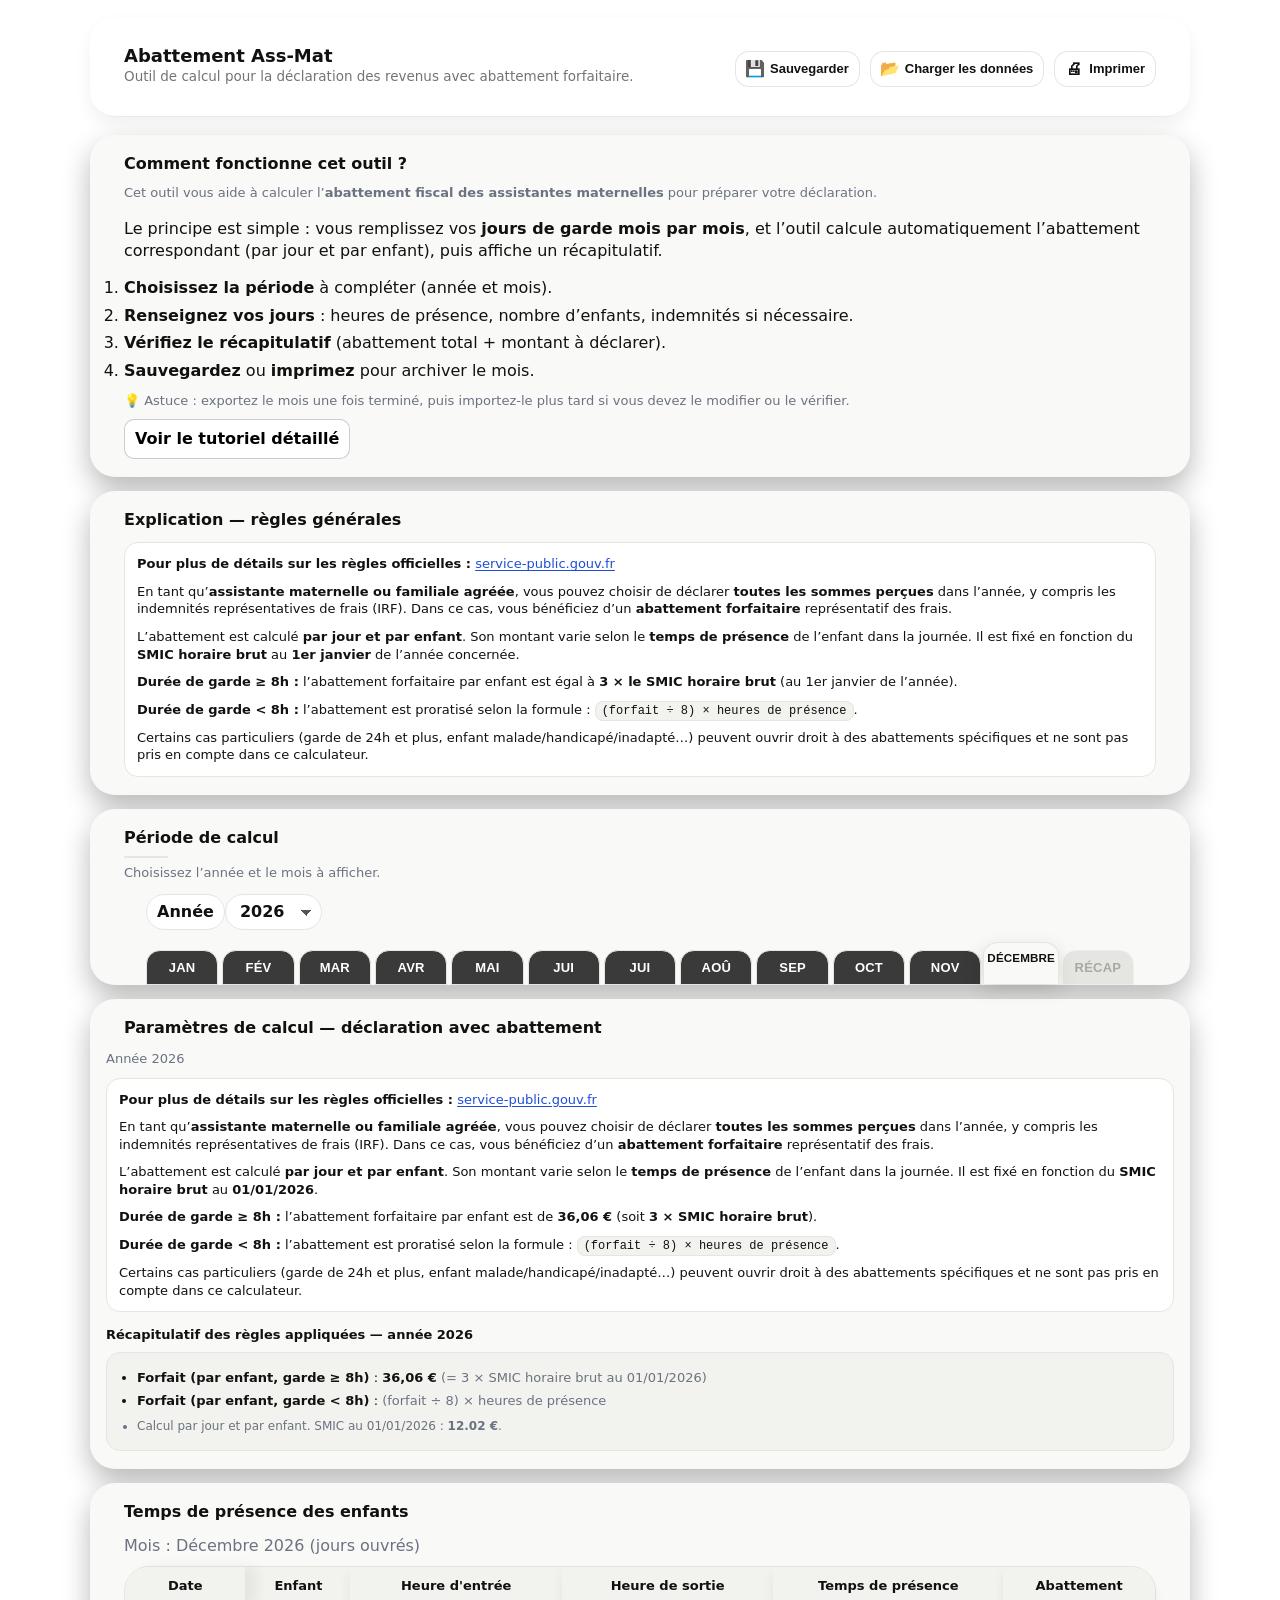
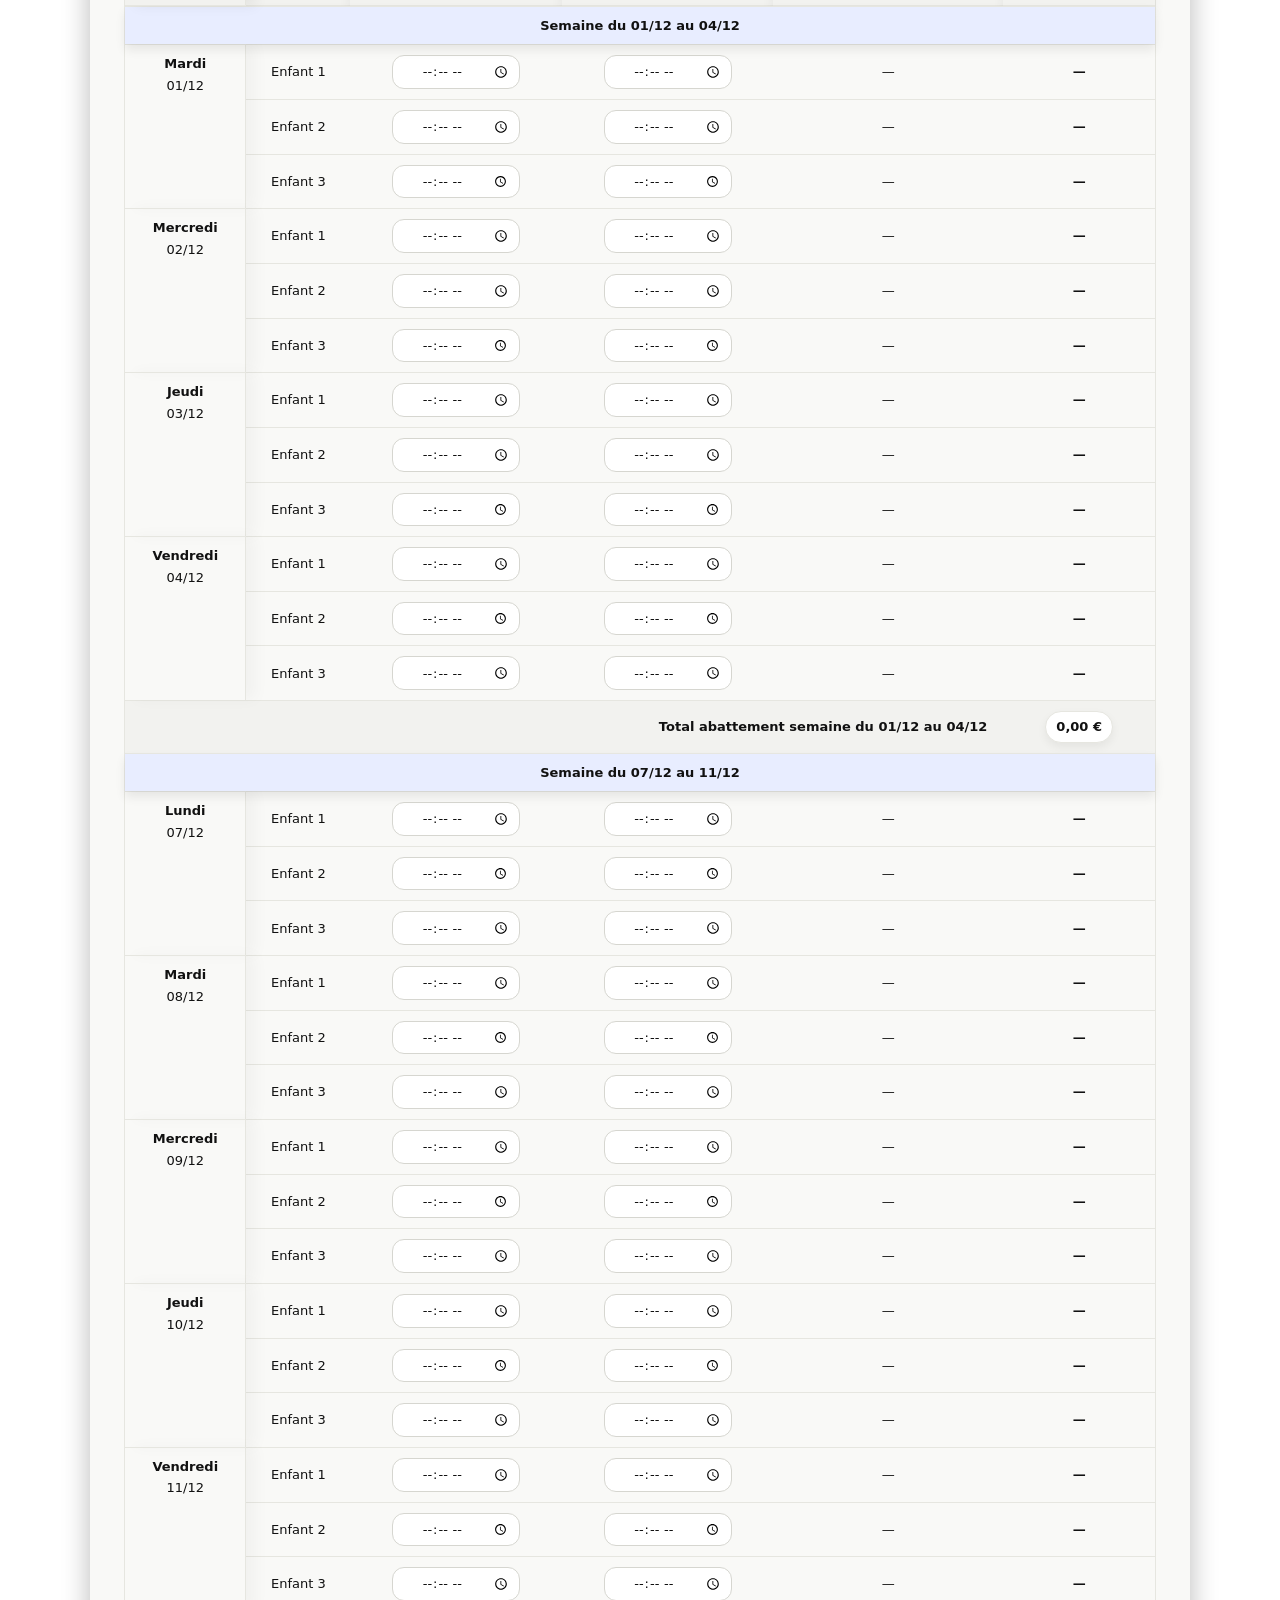
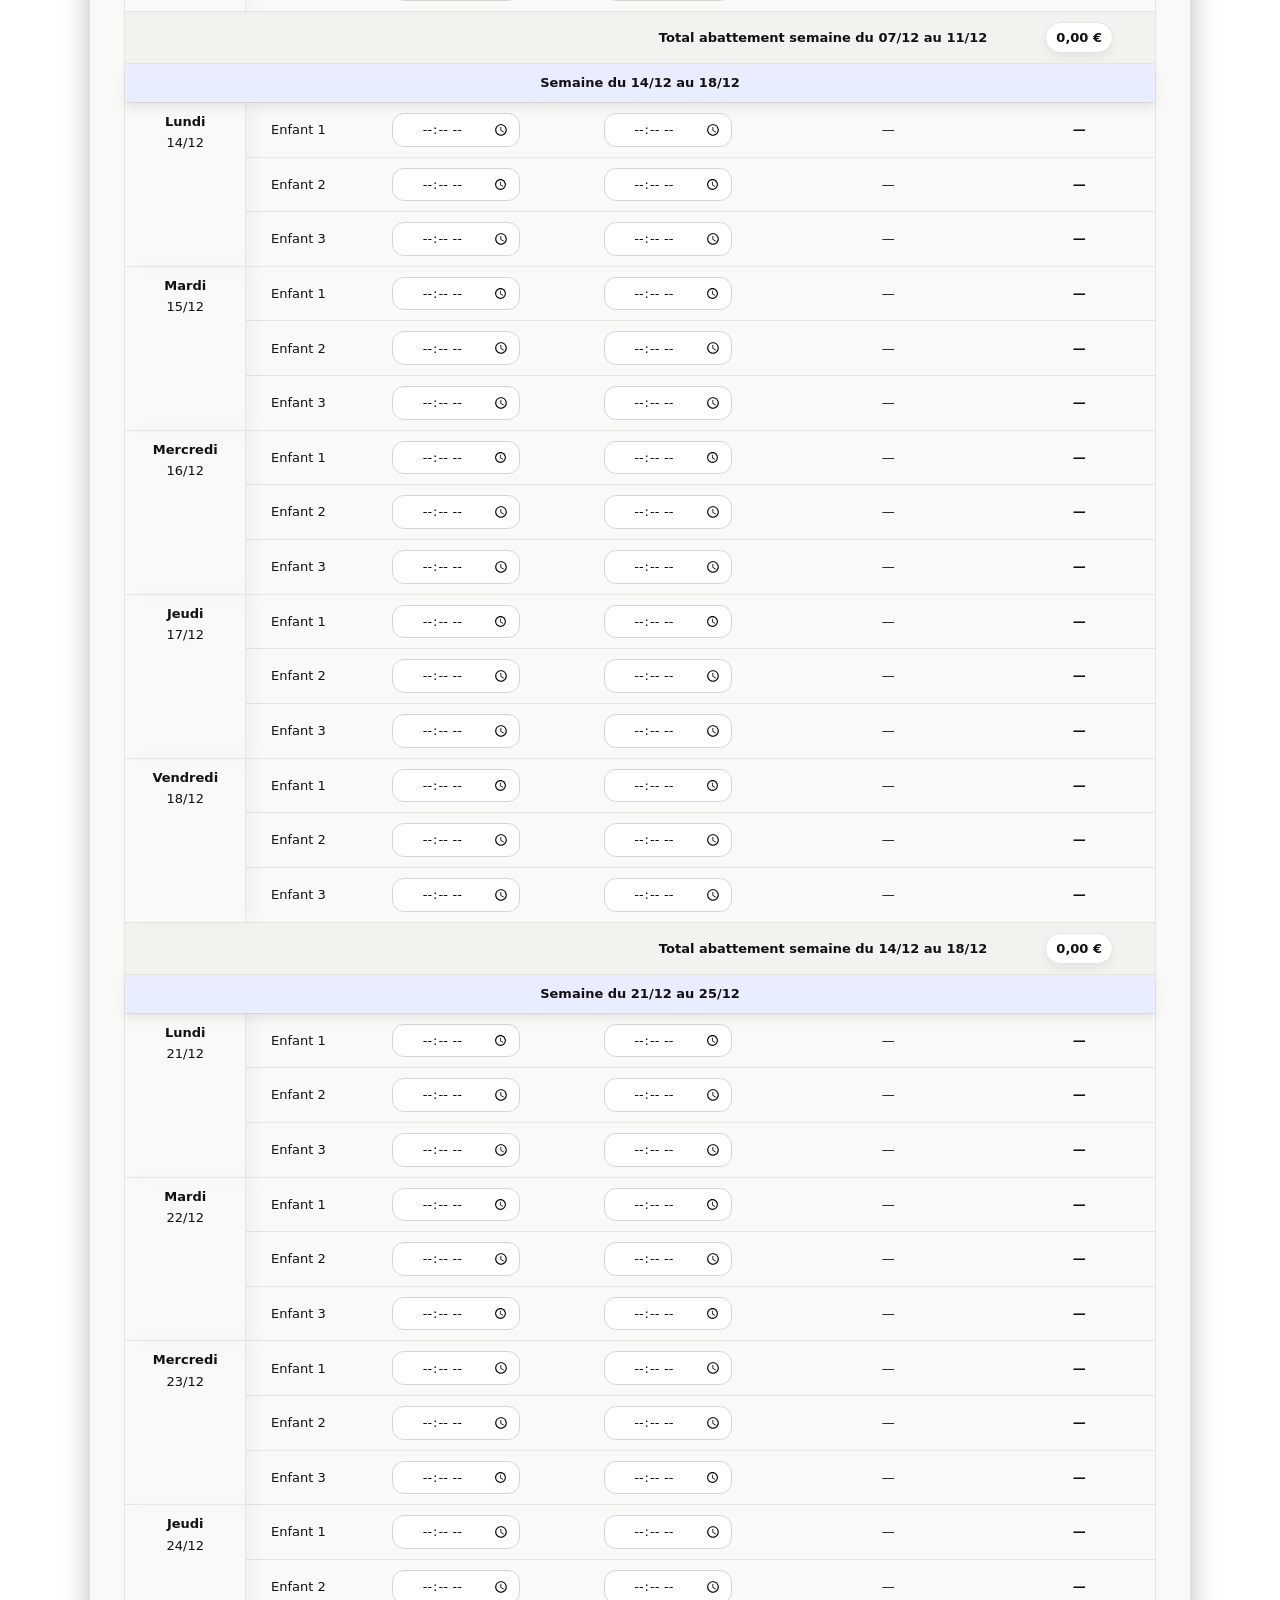
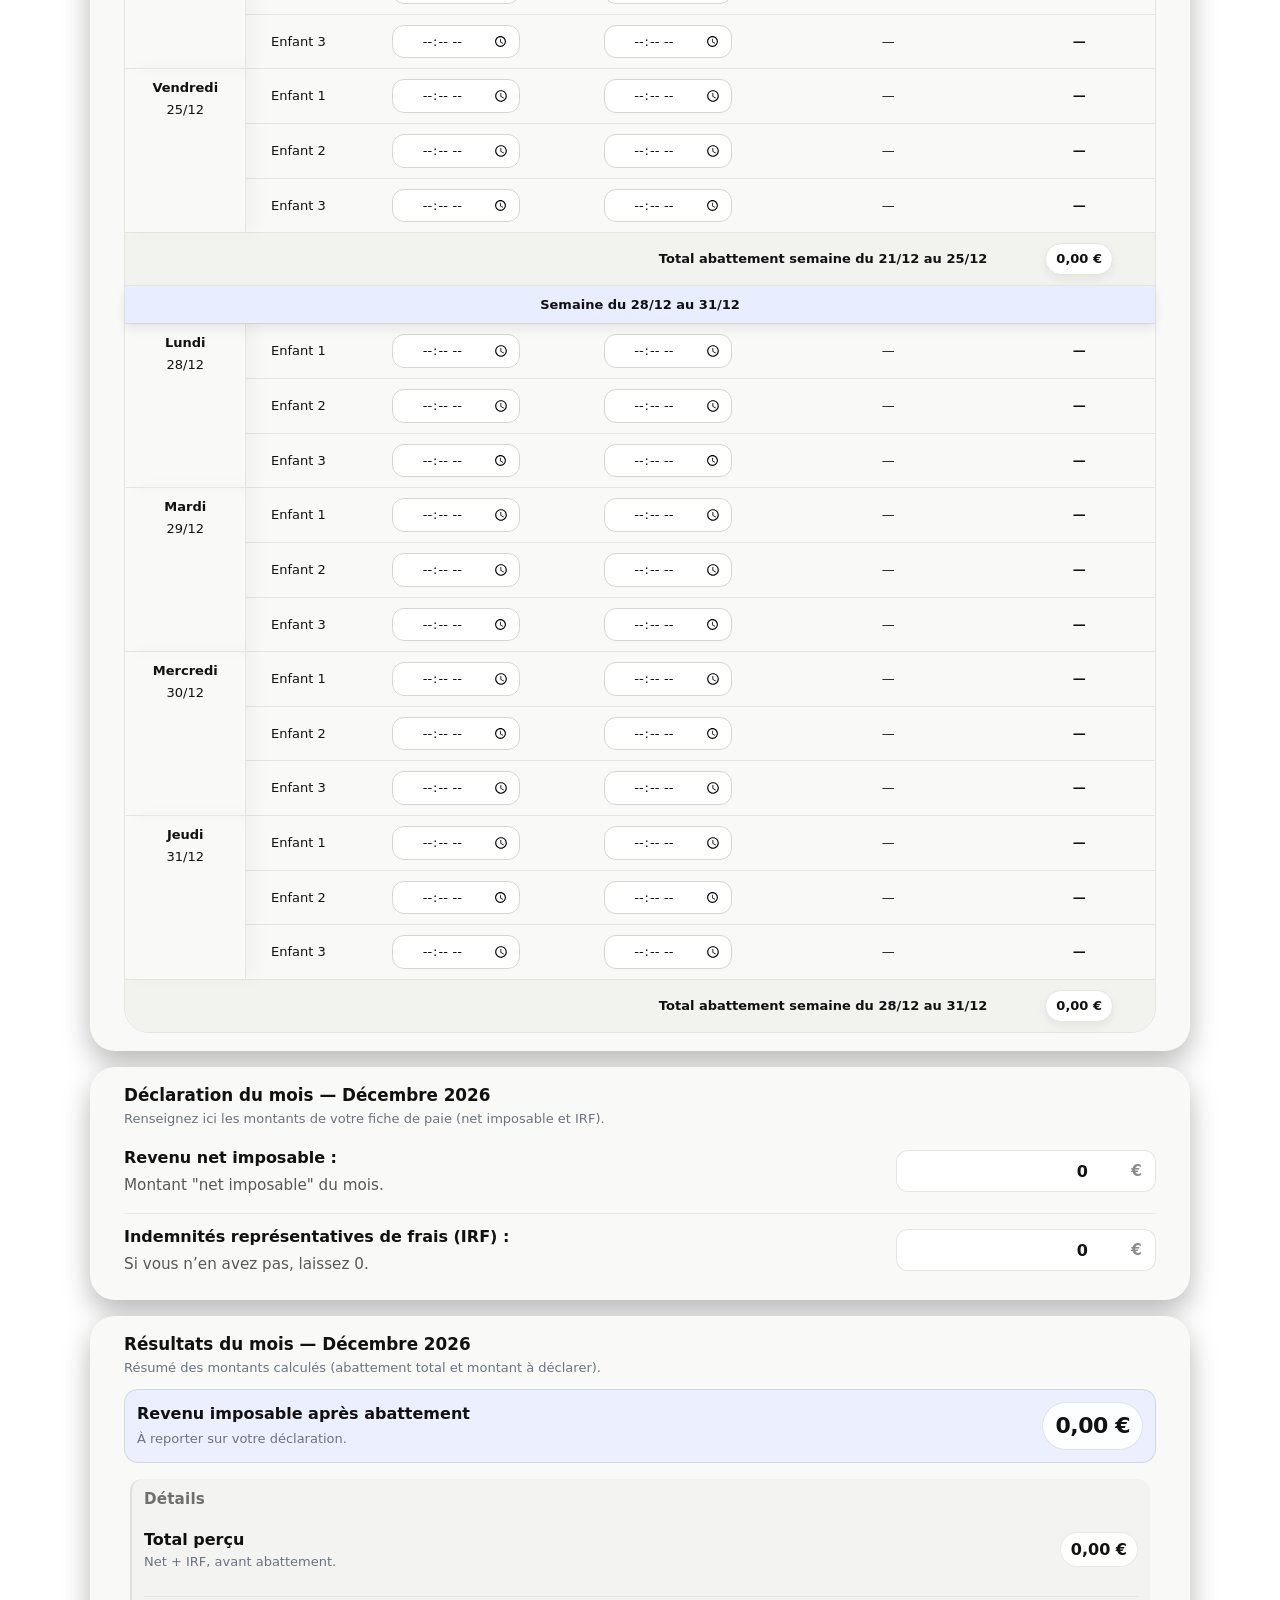
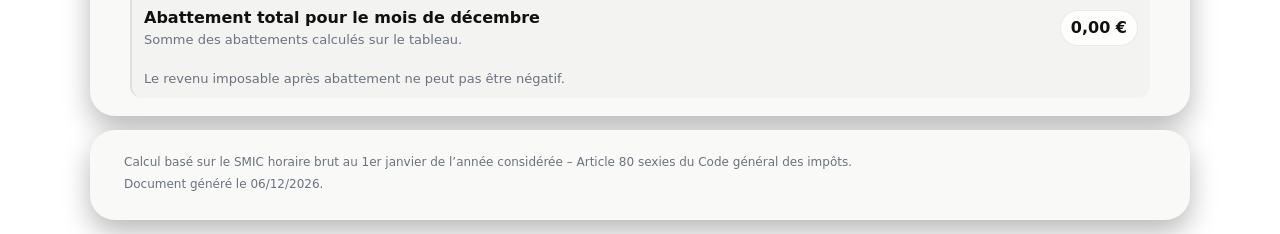
==== Calcul abattement.html @ c0129924 "feat: ajout du récapitulatif annuel avec calculs réels Ajout d’une vue RÉCAP annuelle permettant de " ====
<!DOCTYPE html>
<html lang="fr">
<head>
  <meta charset="UTF-8" />
  <title>Calcul de l’abattement – Assistante maternelle</title>

  <!--
    Feuille de style principale.
    Contient la mise en page écran + les règles d’impression (PDF).
  -->
  <link rel="stylesheet" href="app/styles/00-vars-base.css" />
  <link rel="stylesheet" href="app/styles/10-layout-cards.css" />
  <link rel="stylesheet" href="app/styles/15-toolbar.css" />

  <link rel="stylesheet" href="app/styles/20-period.css" />
  <link rel="stylesheet" href="app/styles/30-year-params.css" />
  <link rel="stylesheet" href="app/styles/40-table.css" />

  <link rel="stylesheet" href="app/styles/60-tuto.css" />
  <link rel="stylesheet" href="app/styles/70-modal.css" />
  <link rel="stylesheet" href="app/styles/75-payslip-inputs.css" />
  <link rel="stylesheet" href="app/styles/80-month-results.css" />
  <link rel="stylesheet" href="app/styles/85-year-recap.css" />

  <link rel="stylesheet" href="app/styles/90-print.css" />

  <!--
    Empêche le zoom automatique sur mobile (lisible mais usage prévu surtout sur ordinateur).
  -->
  <meta name="viewport" content="width=device-width, initial-scale=1.0" />
</head>
<body>

  <!-- =========================================================
       MINI TOOLBAR STICKY (ACTIONS + CONTEXTE)
       ========================================================= -->
  <header id="app-toolbar" class="app-toolbar app-toolbar--context-hidden no-print" role="banner">
    <div class="app-toolbar__left">
      <div class="app-toolbar__topline">
        <div class="app-toolbar__title">Abattement Ass-Mat</div>
        <div class="app-toolbar__context" data-toolbar-context aria-live="polite"></div>
      </div>

      <p class="intro">Outil de calcul pour la déclaration des revenus avec abattement forfaitaire.</p>
    </div>

    <div class="app-toolbar__actions" aria-label="Actions">
      <button type="button" class="toolbar-btn" data-toolbar-action="export" title="Sauvegarder (exporter le mois)" aria-label="Sauvegarder (exporter le mois)" id="abmat-action-save">
        <span class="toolbar-btn__icon" aria-hidden="true">💾</span>
        <span class="toolbar-btn__label">Sauvegarder</span>
        <span class="toolbar-btn__label-short">Sauveg.</span>
      </button>

      <button type="button" class="toolbar-btn toolbar-btn--load" data-toolbar-action="import" title="Importer (reprendre un mois)" aria-label="Importer (reprendre un mois)" id="abmat-action-load">
        <span class="toolbar-btn__icon" aria-hidden="true">📂</span>

        <span class="toolbar-btn__content">
          <span class="toolbar-btn__label" data-toolbar-load-label>Charger les données</span>
          <span class="toolbar-btn__sub" data-toolbar-load-status style="display:none"></span>
        </span>
      </button>

      <input id="abmat-action-file" type="file" accept="application/json" hidden />

      <button type="button" class="toolbar-btn" data-toolbar-action="print" title="Imprimer" aria-label="Imprimer" id="abmat-action-print">
        <span class="toolbar-btn__icon" aria-hidden="true">🖨</span>
        <span class="toolbar-btn__label">Imprimer</span>
        <span class="toolbar-btn__label-short">Impr.</span>
      </button>
    </div>
  </header>

  <!-- =========================================================
     TUTO (APERÇU + MODALE DÉTAILLÉE)
     ========================================================= -->
  <section id="tuto-section" class="no-print">
    <h2>Comment fonctionne cet outil ?</h2>

    <p class="hint">
      Cet outil vous aide à calculer l’<strong>abattement fiscal des assistantes maternelles</strong> pour préparer votre déclaration.
    </p>

    <p>
      Le principe est simple : vous remplissez vos <strong>jours de garde mois par mois</strong>, et l’outil calcule automatiquement
      l’abattement correspondant (par jour et par enfant), puis affiche un récapitulatif.
    </p>

    <ol class="tuto-steps">
      <li><strong>Choisissez la période</strong> à compléter (année et mois).</li>
      <li><strong>Renseignez vos jours</strong> : heures de présence, nombre d’enfants, indemnités si nécessaire.</li>
      <li><strong>Vérifiez le récapitulatif</strong> (abattement total + montant à déclarer).</li>
      <li><strong>Sauvegardez</strong> ou <strong>imprimez</strong> pour archiver le mois.</li>
    </ol>

    <p class="hint">
      💡 Astuce : exportez le mois une fois terminé, puis importez-le plus tard si vous devez le modifier ou le vérifier.
    </p>

    <div class="tuto-actions">
      <button type="button" class="btn-secondary" data-open-tuto>
        Voir le tutoriel détaillé
      </button>
    </div>
  </section>

  <!-- =========================================================
       EXPLICATION (NON INTERACTIF)
       ========================================================= -->
  <section id="explain-section" class="no-print">
    <h2>Explication — règles générales</h2>

    <div id="explain">
      <!-- Généré dynamiquement par app.js (renderExplain) -->
    </div>
  </section>

  <!-- =========================================================
       SÉLECTION DE LA PÉRIODE (MOIS / ANNÉE)
       ========================================================= -->
  <section id="period-section">
    <h2>Période de calcul</h2>
    <p class="hint">
    Choisissez l’année et le mois à afficher.
    </p>

    <!--
      Sélecteurs du mois et de l’année.
      Le JavaScript se chargera de générer automatiquement
      les jours ouvrés du mois sélectionné.
    -->
    <div id="period-selector">
      <!-- Généré dynamiquement par app.js -->
    </div>
  </section>

  <!--
      Cette section affiche :
      - le SMIC horaire brut retenu pour l’année
      - le coefficient légal (3 × SMIC)
      - le forfait journalier par enfant
      Elle est principalement informative mais peut être modifiable
      si le SMIC de l’année n’est pas encore connu.
    -->
  <section id="year-params-section">
    <h2>Paramètres de calcul — déclaration avec abattement</h2>

    <div id="year-params">
      <!-- Généré dynamiquement par app.js -->
    </div>
  </section>
  <div id="period-sentinel" aria-hidden="true"></div>

  <!-- =========================================================
       TABLEAU DES JOURS DU MOIS
       ========================================================= -->
  <main>
    <h2>Temps de présence des enfants</h2>

    <!--
      Tableau principal :
      - une ligne = un jour ouvré
      - jusqu’à 3 enfants par jour
      - calcul automatique des heures et de l’abattement
    -->
    <div id="month-table">
      <!-- Généré dynamiquement par app.js -->
    </div>
  </main>

  <!-- =========================================================
       DÉCLARATION DU MOIS (FICHE DE PAIE)
       ========================================================= -->
  <section id="payslip-section">
    <h2>Déclaration du mois</h2>

    <p class="hint">
      Renseignez ici les montants de votre fiche de paie (net imposable et IRF).
    </p>

    <div id="payslip-inputs">
      <!-- Généré dynamiquement par app.js -->
    </div>
  </section>

  <!-- =========================================================
       RÉSULTATS DU MOIS (CALCULÉS)
       ========================================================= -->
  <section id="month-results-section">
    <h2>Revenus perçus en </h2>

    <p class="hint">
      Résumé des montants calculés (abattement total et montant à déclarer).
    </p>

    <div id="month-results">
      <!-- Généré dynamiquement par app.js -->
    </div>
  </section>

  <!-- =========================================================
       PIED DE PAGE / MENTIONS
       ========================================================= -->
  <footer>
    <p class="footer-note">
      Calcul basé sur le SMIC horaire brut au 1er janvier de l’année considérée
      – Article 80 sexies du Code général des impôts.
    </p>

    <p class="footer-date">
      Document généré le <span id="generated-date"></span>.
    </p>
  </footer>

  <div class="modal" id="tuto-modal" aria-hidden="true">
  <div class="modal__overlay" data-close-tuto></div>

  <div class="modal__panel" role="dialog" aria-modal="true" aria-labelledby="tuto-modal-title" tabindex="-1">
    <header class="modal__header">
      <h2 id="tuto-modal-title">Tutoriel détaillé</h2>
      <button type="button" class="modal__close" data-close-tuto aria-label="Fermer">✕</button>
    </header>

    <div class="modal__content" id="tuto-modal-content">
      <iframe
        id="tuto-modal-frame"
        class="tuto-embed"
        title="Tutoriel détaillé"
        src=""
        loading="lazy"
    ></iframe>
    </div>
  </div>
</div>

  <!-- =========================================================
       SCRIPTS
       ========================================================= -->

  <!--
    Configuration légale :
    - SMIC horaire par année
    - coefficient légal
  -->
  <script src="app/config.js"></script>

  <!--
    Modules (ordre important) :
    - utils   : helpers + locale FR
    - calc    : calculs métier (sans DOM)
    - storage : localStorage + export/import JSON
    - render  : rendu DOM + événements
    - app     : orchestration (bootstrap)
  -->
  <script src="app/lib/utils.js"></script>
  <script src="app/lib/calc.js"></script>
  <script src="app/lib/storage.js"></script>

  <script src="app/lib/compute/year-recap.js"></script>

  <!-- Renderers (ordre important) -->
  <script src="app/lib/render/index.js"></script>
  <script src="app/lib/render/explain.js"></script>
  <script src="app/lib/render/period.js"></script>
  <script src="app/lib/render/year-abattement.js"></script>
  <script src="app/lib/render/month-table.js"></script>
  <script src="app/lib/render/payslip-inputs.js"></script>
  <script src="app/lib/render/month-summary.js"></script>
  <script src="app/lib/render/year-recap.js"></script>
  <script src="app/lib/render/toolbar-actions.js"></script>
  <script src="app/lib/render/footer.js"></script>

  <script src="app/app.js"></script>
<script>
  document.addEventListener('DOMContentLoaded', () => {
    const openBtn = document.querySelector('[data-open-tuto]');
    const frame = document.getElementById('tuto-modal-frame');

    if (!openBtn || !frame) return;

    openBtn.addEventListener('click', () => {
      if (frame.dataset.loaded) return;
      frame.src = 'app/modals/tuto.html';
      frame.dataset.loaded = '1';
    });
  });
</script>

</body>
</html>
---- app/styles/00-vars-base.css ----
/* ============================================================================
   00-vars-base.css — Variables + base typographie
   ----------------------------------------------------------------------------
   Contenu volontairement minimal :
   - Variables CSS (couleurs, rayons, ombres)
   - Reset léger + styles globaux (typo, titres, textes)
   ========================================================================== */

:root{
  --maxw: 1100px;
  --radius: 25px;
  --border: #e6e6e0;
  --toolbar-h: 52px; /* hauteur de la toolbar sticky */
  --muted: #6b7280;
  --bg: #ffffff;           /* neutral white */
  --card: #f9f9f7;         /* blanc cassé */
  --card-2: #f2f2ef;       /* léger contraste */
  --shadow: 0 12px 28px rgba(0,0,0,.28);
}

*{ box-sizing: border-box; }

html, body{
  margin: 0;
  padding: 0;
  font-family: system-ui, -apple-system, Segoe UI, Roboto, Arial, sans-serif;
  line-height: 1.35;
  color: #111;
  background: var(--bg);
}

h1{
  margin: 0 0 10px 0;
  font-size: 22px;
}

h2{
  margin: 0 0 12px 0;
  font-size: 16px;
}

.intro{
  margin: 0;
  color: var(--muted);
}

.hint{
  margin: 10px 0 0 0;
  color: var(--muted);
  font-size: 13px;
}

.warn{ font-weight: 700; }

.footer-note,
.footer-date{
  margin: 6px 0 0 0;
  color: var(--muted);
  font-size: 12px;
}

label{ font-weight: 600; }

select,
input[type="number"],
input[type="time"]{
  font: inherit;
  padding: 7px 10px;
  border: 1px solid #d6d6d0;
  border-radius: 12px;
  background: #fff;
  color: #111;
}

input[type="time"]{
  padding: 6px 8px;
  min-width: 128px;
}

/* --- Utilitaires accessibilité ------------------------------------------ */

.sr-only{
  position: absolute !important;
  width: 1px !important;
  height: 1px !important;
  padding: 0 !important;
  margin: -1px !important;
  overflow: hidden !important;
  clip: rect(0, 0, 0, 0) !important;
  white-space: nowrap !important;
  border: 0 !important;
}
---- app/styles/10-layout-cards.css ----
/* ============================================================================
   10-layout-cards.css — Layout commun + "cartes"
   ----------------------------------------------------------------------------
   Contient uniquement :
   - largeur max + centrage
   - padding externe commun
   - styles "carte" (background, radius, shadow)
   ========================================================================== */

/* Conteneurs principaux : même largeur et mêmes marges */
header,
section,
main,
footer{
  max-width: var(--maxw);
  margin: 0 auto;
  padding: 0 16px;
}

/* Petit alignement interne du header (titre + intro) */
header h1,
header .intro{
  padding-left: 12px;
  padding-right: 12px;
}

/* "Carte" header */
header{
  margin: 18px auto;
  padding: 18px 16px;
  background: var(--card);
  border-radius: var(--radius);
  box-shadow: var(--shadow);
  color: #111;
}

/* "Cartes" standard */
section,
main,
footer{
  margin: 14px auto;
  padding: 18px 16px;
  background: var(--card);
  border-radius: var(--radius);
  box-shadow: var(--shadow);
  color: #111;
}

/* Padding interne commun (contenu des cartes)
   - s’applique à tous les enfants directs des cartes
   - évite de répéter des paddings par section
*/
:where(header, section, main, footer) > *{
  padding-left: 18px;
  padding-right: 18px;
}

/* Exceptions : éléments pleine largeur */
:where(header, section, main, footer) > .no-inner-pad{
  padding-left: 0;
  padding-right: 0;
}

footer{
  padding-bottom: 28px;
}
---- app/styles/15-toolbar.css ----
/* ============================================================================
   15-toolbar.css — Mini barre d’outils sticky (actions globales)
   ----------------------------------------------------------------------------
   Objectifs :
   - Barre compacte sticky en haut de page
   - Actions globales : Sauvegarder / Importer / Imprimer
   - Contexte (mois + année) affichable uniquement quand utile
   - Responsive : texte abrégé sur petits écrans
   ========================================================================== */

:root {
  /* fallback si la variable n’est pas encore définie dans 00-vars-base.css */
  --toolbar-h: 44px;
  --toolbar-sticky-offset: 95px;
  --toolbar-left-nudge-y: 17px;
  --toolbar-actions-nudge-y: -17px;
}

/* Conteneur sticky */
.app-toolbar {
  position: sticky;
  top: 0;
  z-index: 200;

  min-height: 52px; /* header principal */
  padding: 12px 16px;

  display: flex;
  flex-wrap: nowrap;
  align-items: stretch; /* chaque colonne prend toute la hauteur */
  justify-content: space-between;
  gap: 12px;

  background: rgba(255, 255, 255, 0.92);
  backdrop-filter: blur(10px);
  -webkit-backdrop-filter: blur(10px);

  border-bottom: 1px solid rgba(0, 0, 0, 0.08);
  box-shadow: 0 8px 18px rgba(0, 0, 0, 0.06);
}

/* Transition douce entre états */
.app-toolbar {
  transition:
    min-height 200ms ease,
    padding 200ms ease,
    box-shadow 200ms ease,
    backdrop-filter 200ms ease;
}

/* État compact : quand on a scrollé sous le hero */
.app-toolbar--compact {
  min-height: 36px;
  padding: 6px 12px;
  box-shadow: 0 4px 10px rgba(0, 0, 0, 0.08);
}

/* Sur fond très clair, on garde une séparation nette */
@supports not ((backdrop-filter: blur(10px)) or (-webkit-backdrop-filter: blur(10px))) {
  .app-toolbar {
    background: #ffffff;
  }
}

/* Zone gauche : titre + contexte */
.app-toolbar__left {
  flex: 1 1 auto;
  min-width: 0;
  display: flex;
  flex-direction: column;
  justify-content: center; /* centre verticalement titre + intro dans la barre */
  gap: 3px;
  transform: translateY(var(--toolbar-left-nudge-y));
}

.app-toolbar__title {
  font-weight: 700;
  font-size: 18px;
  line-height: 1;
  color: #111;
  white-space: nowrap;
}

.app-toolbar__left .intro {
  margin: 0;
  padding-left: 0; /* aligné exactement avec le titre */
  font-size: 13.5px; /* plus lisible */
  line-height: 1.25;
  color: rgba(0, 0, 0, 0.55); /* plus doux */
}

.app-toolbar--compact .app-toolbar__left .intro {
  display: none;
}

.app-toolbar--compact .app-toolbar__title {
  font-size: 14px;
}

/* Ligne haute : Titre + contexte sur la même ligne */
.app-toolbar__topline {
  display: flex;
  align-items: center;
  gap: 10px;
  min-width: 0;
}

.app-toolbar__topline .app-toolbar__title {
  flex: 0 0 auto;
}

.app-toolbar__topline .app-toolbar__context {
  flex: 1 1 auto;
  min-width: 0;
}

/* Contexte (ex: “• Février 2028”) */
.app-toolbar__context {
  font-size: 14px;
  line-height: 1;
  color: rgba(0, 0, 0, 0.65);
  white-space: nowrap;
  overflow: hidden;
  text-overflow: ellipsis;
  max-width: 40vw;
}

.app-toolbar--compact .app-toolbar__context {
  opacity: 0.85;
}

/* Par défaut, le contexte peut être caché (affiché via JS au scroll) */
.app-toolbar--context-hidden .app-toolbar__context {
  display: none;
}

/* Zone droite : boutons */
.app-toolbar__actions {
  flex: 0 0 auto;
  align-self: stretch;
  transform: translateY(var(--toolbar-actions-nudge-y));
  display: flex;
  align-items: center;
  justify-content: flex-end;
  gap: 10px;
  white-space: nowrap;
}

.toolbar-btn {
  appearance: none;
  border: 1px solid rgba(0, 0, 0, 0.10);
  background: rgba(255, 255, 255, 0.95);
  color: #111;

  height: 36px;
  padding: 0 10px;

  border-radius: 14px;
  cursor: pointer;

  display: inline-flex;
  align-items: center;
  gap: 6px;

  font-weight: 600;
  font-size: 13px;
  line-height: 1;

  transition: transform 120ms ease, background 120ms ease, border-color 120ms ease, box-shadow 120ms ease;
}

.app-toolbar--compact .toolbar-btn {
  height: 30px;
}


/* Bouton Charger : 2 lignes (label + nom de fichier) */
.toolbar-btn--load {
  padding: 0 10px;
  align-items: center;
}

.toolbar-btn__content {
  display: inline-flex;
  flex-direction: column;
  align-items: flex-start;
  gap: 2px;
  min-width: 0;            /* permet l’ellipsis */
}

.toolbar-btn__sub {
  display: block;          /* l’élément existe, JS gère display:none/"" */
  font-size: 10px;
  line-height: 1;
  font-weight: 600;
  opacity: 0.75;
  max-width: 220px;
  overflow: hidden;
  text-overflow: ellipsis;
  white-space: nowrap;
}

/* Quand le sous-texte est masqué via style="display:none", on garde un bouton compact */
.toolbar-btn--load .toolbar-btn__sub[style*="display:none"] {
  display: none;
}

/* Si le sous-texte est visible, on resserre légèrement l’espacement vertical */
.toolbar-btn--load .toolbar-btn__label {
  line-height: 1;
}

/* États visuels optionnels */
.toolbar-btn.is-loaded {
  border-color: rgba(46, 125, 50, 0.4);
}

.toolbar-btn.is-error {
  border-color: rgba(211, 47, 47, 0.4);
}

.toolbar-btn:hover {
  background: #fff;
  border-color: rgba(0, 0, 0, 0.16);
  box-shadow: 0 6px 14px rgba(0, 0, 0, 0.08);
}

.toolbar-btn:active {
  transform: translateY(1px);
}

.toolbar-btn:focus-visible {
  outline: 2px solid rgba(0, 0, 0, 0.35);
  outline-offset: 2px;
}

.toolbar-btn__icon {
  width: 18px;
  height: 18px;
  display: inline-flex;
  align-items: center;
  justify-content: center;
  font-size: 16px;
}

/* Labels : version longue + version courte (affichage responsive) */
.toolbar-btn__label-short {
  display: none;
}

@media (max-width: 760px) {
  .app-toolbar {
    padding: 10px 12px;
  }

  .app-toolbar__context {
    max-width: 52vw;
  }

  .toolbar-btn {
    padding: 0 8px;
  }

  .toolbar-btn__label {
    display: none;
  }

  .toolbar-btn__label-short {
    display: inline;
  }

  /* Sur petits écrans, le bouton Charger garde son label (sinon il devient incompréhensible) */
  .toolbar-btn--load .toolbar-btn__label {
    display: inline;
  }
  .toolbar-btn--load .toolbar-btn__label-short {
    display: none;
  }

  .toolbar-btn--load .toolbar-btn__sub {
    max-width: 140px;
  }
}

@media (max-width: 420px) {
  .app-toolbar__context {
    max-width: 52vw;
  }
}

/* Impression : ne pas afficher la toolbar */
@media print {
  .app-toolbar {
    display: none !important;
  }
}
---- app/styles/20-period.css ----
/* ============================================================================
   20-period.css — Période (sélection mois/année + intercalaires)
   ----------------------------------------------------------------------------
   Contient uniquement :
   - styles du bloc #period-section
   - contrôles de période (.period-controls, .period-top)
   - intercalaires mois (.month-tabs, .month-tab)
   ========================================================================== */

/* Carte Période : permet aux intercalaires de toucher le bord */
#period-section{
  padding-bottom: 0;
  overflow: visible;
}

/* Titre "Période" : alignement + séparateur discret */
#period-section h2{
  margin-bottom: 10px;
}

#period-section .hint{
  margin-top: -4px;            /* rapproche légèrement du titre */
}

#period-section h2::after{
  content: "";
  display: block;
  width: 44px;
  height: 2px;
  margin-top: 8px;
  background: var(--border);
  border-radius: 2px;
}

/* --- Contrôles période --------------------------------------------------- */

.period-controls{
  display: flex;
  flex-wrap: wrap;
  gap: 10px 12px;
  align-items: center;

  /* pas de "sous box" : on reste dans la carte Période */
  padding: 10px 12px;
  border: 0;
  border-radius: 0;
  background: transparent;

  /* laisse les intercalaires dépasser */
  position: relative;
  overflow: visible;
  padding-bottom: 22px;
}

/* --- Période : haut (sélecteurs) ---------------------------------------- */

.period-top{
  display: flex;
  align-items: center;
  justify-content: flex-start;
  gap: 10px;
  padding: 2px 10px 0 10px;  /* un peu plus compact */
}

.period-top label{
  display: inline-flex;
  align-items: center;
  gap: 8px;
  padding: 6px 10px;
  background: #fff;
  border: 1px solid var(--border);
  border-radius: 999px;
  font-weight: 700;
}

/* Select “pill” (spécifique à la zone période) */
.period-top select{
  appearance: none;
  -webkit-appearance: none;
  -moz-appearance: none;

  padding: 6px 36px 6px 14px;
  border-radius: 999px;
  border: 1px solid var(--border);
  background-color: #fff;
  font-weight: 700;
  cursor: pointer;

  /* petite flèche custom */
  background-image:
    linear-gradient(45deg, transparent 50%, #555 50%),
    linear-gradient(135deg, #555 50%, transparent 50%);
  background-position:
    right 14px top 55%,
    right 9px top 55%;
  background-size:
    6px 6px,
    6px 6px;
  background-repeat: no-repeat;
}

.period-top select:hover{
  background-color: #fafafa;
}

.period-top select:focus{
  outline: none;
  box-shadow: 0 0 0 3px rgba(0,0,0,.06);
}

/* --- Période : intercalaires (mois) -------------------------------------- */

.month-tabs{
  display: grid;
  grid-template-columns: repeat(13, minmax(0, 1fr)); /* 12 mois + récap */
  gap: 4px;                 /* écart plus léger */
  align-items: end;

  margin-top: 10px;

  /* effet "intercalaire" : les onglets dépassent du bas */
  margin-bottom: -22px;

  /* pour ne pas toucher les coins arrondis de la carte */
  padding: 0 10px;          /* à ajuster selon ton radius */
}

.month-tab{
  position: relative; /* nécessaire pour le ::after */
  display: flex;
  align-items: center;
  justify-content: center;
  width: 100%;
  min-width: 0;
  border: 1px solid var(--border);
  background: #3a3a3a;
  color: #fff;
  border-radius: 14px 14px 0 0;
  padding: clamp(8px, 1.2vw, 10px) clamp(10px, 1.6vw, 16px);
  font-weight: 800;
  letter-spacing: .2px;
  line-height: 1;
  font-size: clamp(10px, 1.3vw, 13px);
  white-space: nowrap;
  cursor: pointer;
  user-select: none;
  transition: transform .12s ease, box-shadow .12s ease, background-color .12s ease, color .12s ease;
}

.month-tab:hover{
  background: #4a4a4a;
}

.month-tab--recap{
  background: #d6d6d0;
  border-color: var(--border);
  color: #666;
  opacity: .55;
  cursor: not-allowed;
}

/* onglet actif */
.month-tab.is-active{
  background: var(--card);
  color: #111;
  border-color: var(--border);
  transform: translateY(-10px) scaleX(1.06);
  padding-left: clamp(10px, 1.4vw, 14px);
  padding-right: clamp(10px, 1.4vw, 14px);
  letter-spacing: .1px;
  font-size: clamp(9px, 1vw, 11px);
  box-shadow: 0 10px 22px rgba(0,0,0,.18);
}

/* "languette" qui redescend pour toucher le bas */
.month-tab.is-active::after{
  content: "";
  position: absolute;
  left: -1px;
  right: -1px;
  bottom: -10px;      /* même valeur que translateY */
  height: 10px;       /* idem */
  background: var(--card);
  border-left: 1px solid var(--border);
  border-right: 1px solid var(--border);
}

@media (max-width: 720px){
  .month-tab{
    padding: 7px 10px;
    font-size: 10px;
  }
}
---- app/styles/30-year-params.css ----
/* ============================================================================
   30-years-params.css — Paramètres de calcul (année)
   ----------------------------------------------------------------------------
   Contient uniquement :
   - #year-params (conteneur rendu par JS)
   - lignes de paramètres (kv / rule)
   - explications + récapitulatif
   ========================================================================== */

/* Le conteneur JS reste "nu" : pas de sous-carte supplémentaire */
#year-params{
  padding: 0;
  border: 0;
  background: transparent;
}

.year-params-title{
  margin: 0 0 12px 0;
  color: #111;
  display: flex;
  align-items: baseline;
  justify-content: space-between;
  gap: 12px;
}

.year-param-row{
  margin: 8px 0;
}

.year-param-row.is-kv{
  display: grid;
  grid-template-columns: 1fr auto;
  gap: 12px;
  padding: 6px 0;
  margin: 0;
}

.year-param-label{
  color: var(--muted);
  font-weight: 600;
}

.year-param-value{
  font-weight: 800;
  letter-spacing: .2px;
  white-space: nowrap;
}

.year-param-sub{
  margin-top: 8px;
  display: flex;
  flex-wrap: wrap;
  align-items: center;
  gap: 8px 10px;
}

.year-param-sub .hint{
  margin: 0;
  font-size: 12px;
}

.year-param-row.is-rule{
  margin-top: 10px;
  padding: 10px 12px;
  background: var(--card-2);
  border: 1px solid var(--border);
  border-radius: 14px;
}

.year-rule-title{
  display: flex;
  flex-wrap: wrap;
  align-items: baseline;
  gap: 8px 10px;
}

.year-rule-formula{
  margin-top: 6px;
}

.year-rule-formula .hint{
  margin: 0;
  font-size: 12px;
}

.year-param-row.is-rule code{
  font-family: ui-monospace, SFMono-Regular, Menlo, Monaco, Consolas, "Liberation Mono", monospace;
  font-size: 12px;
  padding: 2px 6px;
  border-radius: 8px;
  background: #fff;
  border: 1px solid var(--border);
}

.inline-label{
  font-weight: 600;
  margin-right: 6px;
}

/* --- Explication + récap (paramètres de calcul) -------------------------- */

.calc-explain{
  margin-top: 10px;
  padding: 12px 12px;
  background: #fff;
  border: 1px solid var(--border);
  border-radius: 14px;
}

.calc-explain p{
  margin: 0 0 10px 0;
  font-size: 13px;
  color: #111;
}

.calc-explain p:last-child{
  margin-bottom: 0;
}

.calc-explain a{
  color: #1d4ed8;
  text-decoration: underline;
  text-underline-offset: 2px;
}

.calc-explain code{
  font-family: ui-monospace, SFMono-Regular, Menlo, Monaco, Consolas, "Liberation Mono", monospace;
  font-size: 12px;
  padding: 2px 6px;
  border-radius: 8px;
  background: var(--card-2);
  border: 1px solid var(--border);
  white-space: nowrap;
}

.year-params-subtitle{
  margin: 14px 0 8px 0;
  font-weight: 800;
  font-size: 13px;
  color: #111;
}

.calc-recap{
  padding: 10px 12px;
  background: var(--card-2);
  border: 1px solid var(--border);
  border-radius: 14px;
}

.calc-recap-list{
  margin: 0;
  padding-left: 18px;
}

.calc-recap-list li{
  margin: 6px 0;
  font-size: 13px;
}

.calc-recap-list li.hint{
  margin-top: 8px;
  font-size: 12px;
}
---- app/styles/40-table.css ----
/* ============================================================================
   40-table.css — Tableau mensuel (détail journalier)
   ----------------------------------------------------------------------------
   Contient uniquement :
   - titres liés au tableau
   - table (.abmat-table)
   - séparateurs semaine + total semaine
   - helpers colonnes + champs horaires
   ========================================================================== */


.month-heading{
  margin: 0 0 10px 0;
  color: var(--muted);
}

:root{
  --abmat-thead-h: 44px; /* hauteur approximative du header tableau */
  --abmat-weekbar-h: 34px; /* hauteur approximative de la barre "Semaine" */
  --abmat-weekbar-gap: 6px;
  --abmat-sticky-overlap: 6px; /* recouvre l'ombre/bord du thead pour éviter un "gap" visible */
  --abmat-sticky-top: var(--toolbar-sticky-offset, var(--toolbar-h));
}

.abmat-table{
  width: 100%;

  /* Sticky header reliability (Safari)
     - avoid border-collapse: collapse
     - avoid overflow:hidden on the table element */
  border-collapse: separate;
  border-spacing: 0;

  border: 1px solid var(--border);
  border-radius: var(--radius);
  overflow: visible;
}

/* Coins arrondis sans casser le sticky */
.abmat-table thead th:first-child{ border-top-left-radius: var(--radius); }
.abmat-table thead th:last-child{ border-top-right-radius: var(--radius); }
.abmat-table tbody tr:last-child td:first-child{ border-bottom-left-radius: var(--radius); }
.abmat-table tbody tr:last-child td:last-child{ border-bottom-right-radius: var(--radius); }

/* Empêche les fonds des cellules de dépasser les coins arrondis */
.abmat-table thead th,
.abmat-table tbody td{
  background-clip: padding-box;
}


.abmat-table thead th{
  background: var(--card-2);
  background-clip: padding-box;
  box-shadow: 0 6px 12px rgba(0,0,0,0.06);
  border-bottom: 1px solid var(--border);
  padding: 10px 8px;
  font-size: 13px;
  text-align: center;
  vertical-align: bottom;
  white-space: nowrap;
  position: sticky;
  top: var(--abmat-sticky-top);
  z-index: 5;
}

/* Sticky 1ère colonne (Date) — utile en scroll horizontal */
.abmat-table thead th.col-date{
  position: sticky;
  left: 0;
  z-index: 6; /* au-dessus des autres th sticky */
  background: var(--card-2);
  background-clip: padding-box;
  box-shadow: 10px 0 14px rgba(0,0,0,0.06);
}

.abmat-table tbody td.col-date{
  position: sticky;
  left: 0;
  z-index: 3; /* sous la barre semaine sticky */
  background: inherit; /* conserve le fond des lignes week-sep / week-total */
  background-clip: padding-box;
  box-shadow: 10px 0 14px rgba(0,0,0,0.03);
  vertical-align: top;
  text-align: center;
}

/* Le libellé de date “glisse” dans la cellule (rowspan=3) pour rester lisible */
.abmat-table tbody td.col-date .col-date__inner{
  position: sticky;
  display: inline-block;
  width: 100%;
  top: calc(
    var(--abmat-sticky-top)
    + var(--abmat-thead-h)
    + var(--abmat-weekbar-h)
    + var(--abmat-weekbar-gap)
    - var(--abmat-sticky-overlap)
  );
}

@media (max-width: 720px){
  .abmat-table tbody td.col-date .col-date__inner{
    position: sticky;
    display: inline-block;
    width: 100%;
    top: calc(
      var(--abmat-sticky-top)
      + var(--abmat-thead-h)
      + var(--abmat-weekbar-h)
      + var(--abmat-weekbar-gap)
      - var(--abmat-sticky-overlap)
    );
  }
}

@media print{
  .abmat-table tbody td.col-date .col-date__inner{
    position: static;
  }
}

/* Evite un “trou” visuel à la jonction */
.abmat-table thead th.col-date,
.abmat-table tbody td.col-date{
  border-right: 1px solid var(--border);
}

.abmat-table .th-sub{
  font-weight: 500;
  color: var(--muted);
  font-size: 12px;
}

.abmat-table tbody td{
  border-top: 1px solid var(--border);
  padding: 10px 8px;
  vertical-align: middle;
  font-size: 13px;
  text-align: center;
}

/* Séparateur de semaine */
.week-sep td{
  background: #e8edff;
  font-weight: 800;
  border-top: 2px solid #c7d2fe;
}

/* Sticky barre de semaine : "Semaine du … au …" */
.abmat-table tbody tr.week-sep td{
  position: sticky;
  top: calc(var(--abmat-sticky-top) + var(--abmat-thead-h) - var(--abmat-sticky-overlap));
  z-index: 5;
  background: #e8edff;
  box-shadow: 0 6px 10px rgba(0,0,0,0.08);
}

/* Les lignes de semaine restent lisibles */
.week-sep td{ text-align: left; }

/* Ligne total semaine */
.week-total td{
  background: var(--card-2);
  font-weight: 800;
}

.week-total td.week-total-label{
  text-align: right;
  padding-right: 16px;
}

.week-total td.week-total-amount{
  text-align: center;
}

.week-total-pill{
  display: inline-block;
  padding: 6px 10px;
  border-radius: 999px;
  border: 1px solid var(--border);
  background: #fff;
  box-shadow: 0 4px 10px rgba(0,0,0,0.06);
  font-weight: 800;
  white-space: nowrap;
}

/* Colonnes / sous contenus */
.col-date strong{
  display: inline-block;
  margin-bottom: 4px;
}

.date-iso{
  color: var(--muted);
  font-size: 12px;
}

.time-pair{
  display: flex;
  align-items: center;
  gap: 6px;
  justify-content: center;
}

.abmat-table input[type="time"]{
  text-align: center;
}

.sep{
  color: var(--muted);
}

.col-hours,
.col-abatt,
.col-total{
  text-align: center;
  white-space: nowrap;
  font-weight: 700;
}

.col-hours .muted,
.col-abatt .muted,
.col-hours .sep,
.col-abatt .sep{
  font-weight: 400;
}

.col-total strong{
  font-size: 14px;
}

@media (max-width: 720px){
  .abmat-table thead th,
  .abmat-table tbody td{
    padding: 8px 6px;
    font-size: 12px;
  }

  .week-total td.week-total-label{
    padding-right: 12px;
  }
}

@media print{
  .abmat-table thead th{
    position: static;
  }
}

@media print{
  .abmat-table tbody tr.week-sep td{
    position: static;
  }
}
---- app/styles/60-tuto.css ----
/* ============================================================================
   60-tuto.css — Box tutoriel (aperçu)
   ----------------------------------------------------------------------------
   IMPORTANT :
   - Le conteneur #tuto-section doit hériter EXACTEMENT du style “carte” commun.
   - On ne met donc PAS de background/radius/shadow/max-width/margin ici.
   - Ce fichier ne contient que la mise en forme interne de la box.
   ========================================================================== */

#tuto-section h2{
  margin: 0 0 8px 0;
}

.tuto-steps{
  margin: 0;
  padding-left: 18px;
}

.tuto-steps li{
  margin: 6px 0;
}

.tuto-actions{
  margin-top: 10px;
  display: flex;
  gap: 10px;
  align-items: center;
}

/* Bouton "neutre" (utilisé dans la box tuto et éventuellement ailleurs) */
.btn-secondary{
  border: 1px solid rgba(0,0,0,.20);
  background: #fff;
  padding: 8px 10px;
  border-radius: 10px;
  cursor: pointer;
  font: inherit;
  font-weight: 700;
}

.btn-secondary:hover{
  background: #fafafa;
}

.btn-secondary:active{
  transform: translateY(1px);
}

.btn-secondary:focus{
  outline: none;
  box-shadow: 0 0 0 3px rgba(0,0,0,.06);
}
---- app/styles/70-modal.css ----
/* ============================================================================
   70-modal.css — Modales (tutoriel détaillé)
   ----------------------------------------------------------------------------
   Contient uniquement :
   - .modal + overlay
   - panneau, header, contenu, footer
   ========================================================================== */

.modal[aria-hidden="true"]{ display: none; }
.modal[aria-hidden="false"]{ display: block; }

.modal{
  position: fixed;
  inset: 0;
  z-index: 9999;
}

.modal__overlay{
  position: absolute;
  inset: 0;
  background: rgba(0,0,0,.45);
}

.modal__panel{
  position: relative;
  max-width: 860px;
  margin: 6vh auto;
  background: #fff;
  border-radius: 14px;
  box-shadow: 0 10px 30px rgba(0,0,0,.25);
  max-height: 88vh;
  overflow: auto;
  padding: 14px 16px;
}

.modal__header{
  display: flex;
  align-items: center;
  justify-content: space-between;
  gap: 12px;
  padding-bottom: 10px;
  border-bottom: 1px solid rgba(0,0,0,.08);
}

.modal__close{
  border: 0;
  background: transparent;
  cursor: pointer;
  font-size: 18px;
  line-height: 1;
}

.modal__content{
  padding: 12px 0;
}

.modal__content h3{
  margin: 14px 0 6px;
}

.modal__footer{
  padding-top: 10px;
  border-top: 1px solid rgba(0,0,0,.08);
  display: flex;
  justify-content: flex-end;
}

/* ----------------------------------------------------------------------------
   Iframe tuto (chargée depuis app/modals/tuto.html)
   - occupe toute la largeur
   - hauteur confortable
   - scroll interne si besoin
   ------------------------------------------------------------------------- */

.tuto-embed{
  width: 100%;
  border: 0;
  display: block;
  height: min(70vh, 720px);
  overflow: auto;
}

/* Le contenu de la modale doit pouvoir laisser l’iframe respirer */
.modal__content{
  padding: 12px 0;
}

/* Sur petits écrans : réduire la marge et augmenter la place utile */
@media (max-width: 720px){
  .modal__panel{
    width: calc(100% - 24px);
    margin: 4vh auto;
    max-height: 92vh;
  }

  .tuto-embed{
    height: 72vh;
  }
}
---- app/styles/75-payslip-inputs.css ----
/* ============================================================================
   75-payslip-inputs.css — Déclaration du mois (fiche de paie)
   ----------------------------------------------------------------------------
   - Styles de la section #payslip-section (carte principale)
   - Styles du formulaire simplifié de saisie (payslip-form / payslip-row)
   ========================================================================== */

/* Section = carte principale */
#payslip-section {
  margin-top: 16px;
}

/* Titre de section : Déclaration du mois — <mois année> */
#payslip-section h2 {
  font-size: 1.05rem;      /* plus discret que la toolbar */
  font-weight: 800;
  line-height: 1.25;
  margin-bottom: 4px;
}

#payslip-section .section-hint,
#payslip-section .hint {
  margin-top: 4px;
}

/* Conteneur du formulaire (pas une sous-carte) */
#payslip-inputs .payslip-form {
  display: flex;
  flex-direction: column;
  gap: 10px;
  margin-top: 12px;
}

/* Ligne de saisie */
#payslip-inputs .payslip-row {
  display: grid;
  grid-template-columns: 1fr minmax(180px, 260px);
  align-items: center;
  gap: 14px;
  padding: 8px 0;
}

/* Séparateur léger entre lignes */
#payslip-inputs .payslip-row--divider {
  border-top: 1px solid rgba(0, 0, 0, 0.06);
  padding-top: 12px;
}

/* Texte à gauche */
#payslip-inputs .payslip-row__text .inline-label {
  display: block;
  margin: 0;
  font-weight: 700;
}

#payslip-inputs .payslip-hint {
  margin-top: 6px;
  font-size: 0.95rem;
  line-height: 1.35;
  color: rgba(0, 0, 0, 0.65);
}

/* Champ à droite */
#payslip-inputs .payslip-row__field {
  display: flex;
  justify-content: flex-end;
}

#payslip-inputs .payslip-row__field input[type="number"] {
  width: 100%;
  max-width: 260px;
  height: 42px;
  padding: 0 12px;
  border-radius: 12px;
  border: 1px solid rgba(0, 0, 0, 0.10);
  background: rgba(255, 255, 255, 0.98);
  font-weight: 700;
  text-align: right;
}

/* Message d'avertissement éventuel */
#payslip-inputs .payslip-warning {
  margin-top: 10px;
  padding: 8px 10px;
  border-radius: 12px;
  border: 1px solid rgba(180, 90, 0, 0.25);
  background: rgba(255, 200, 120, 0.18);
}

/* Responsive */
@media (max-width: 720px) {
  #payslip-inputs .payslip-row {
    grid-template-columns: 1fr;
    align-items: start;
  }

  #payslip-inputs .payslip-row__field {
    justify-content: flex-start;
  }

  #payslip-inputs .payslip-row__field input[type="number"] {
    max-width: 100%;
    height: 42px;
  }
}

/* Champ avec suffixe € */
#payslip-inputs .payslip-field--currency {
  position: relative;
}

#payslip-inputs .payslip-field--currency input[type="number"] {
  padding-right: 52px; /* espace pour le € + spin buttons */
}

#payslip-inputs .payslip-currency {
  position: absolute;
  right: 14px;
  top: 50%;
  transform: translateY(-50%);
  color: rgba(0, 0, 0, 0.45);
  font-weight: 700;
  pointer-events: none;
  font-size: 0.95em;
  letter-spacing: 0.01em;
}
---- app/styles/80-month-results.css ----
/* ============================================================================
   80-month-results.css — Résultats du mois (calculés)
   ----------------------------------------------------------------------------
   - La section #month-results-section est la carte principale.
   - Le renderer injecte un conteneur .month-results dans #month-results.
   - On met en avant le "Revenu imposable après abattement" puis les détails.
   ========================================================================== */

#month-results-section {
  margin-top: 16px;
}

/* Titre de section : Résultats du mois — <mois année> */
#month-results-section h2 {
  font-size: 1.05rem;
  font-weight: 800;
  line-height: 1.25;
  margin-bottom: 4px;
}

#month-results-section .hint {
  margin-top: 4px;
}

/* Conteneur rendu par month-summary.js (pas une sous-carte) */
#month-results .month-results {
  display: flex;
  flex-direction: column;
  gap: 10px;
  margin-top: 12px;
}

/* Bloc "Détails" : explicite que les lignes expliquent le total */
#month-results .month-details {
  margin-top: 6px;
  padding: 10px 12px;
  border-left: 2px solid rgba(0, 0, 0, 0.08);
  background: rgba(0, 0, 0, 0.025);
  border-radius: 12px;
  display: flex;
  flex-direction: column;
  gap: 6px;
  width: min(100%, 1020px);
  margin: 6px auto 0;
}

/* Séparateurs discrets entre les lignes de détail */
#month-results .month-details .summary-row + .summary-row {
  border-top: 1px solid rgba(0, 0, 0, 0.06);
  padding-top: 10px;
  margin-top: 6px;
}

/* Hints sur ligne dédiée (labels + détails) */
#month-results .summary-result .hint,
#month-results .month-details .hint {
  display: block;
}

#month-results .summary-result .hint {
  grid-area: hint;
  margin-top: 0;
}

/* Hints plus collés sous les labels dans les détails */
#month-results .month-details .hint {
  margin-top: 2px;
}

/* Valeurs en bulle à droite */
#month-results .month-details .summary-row > span:last-child {
  justify-self: end;
  padding: 6px 10px;
  border-radius: 999px;
  border: 1px solid rgba(0, 0, 0, 0.08);
  background: rgba(255, 255, 255, 0.85);
  font-weight: 700;
  white-space: nowrap;
}

#month-results .month-details__title {
  font-weight: 700;
  font-size: 0.95rem;
  color: rgba(0, 0, 0, 0.55);
  letter-spacing: 0.01em;
}

/* Valeur phare : revenu imposable après abattement */
#month-results .summary-result {
  border-radius: 14px;
  border: 1px solid rgba(0, 0, 0, 0.10);
  background: rgba(232, 237, 255, 0.80);
  padding: 12px;

  display: grid;
  grid-template-columns: 1fr auto;
  grid-template-areas:
    "label value"
    "hint  value";
  column-gap: 12px;
  row-gap: 2px;
  align-items: center;
}

#month-results .summary-result__label {
  grid-area: label;
  font-weight: 700;
  margin-bottom: 0;
}

#month-results .summary-result__value {
  grid-area: value;
  justify-self: end;
  align-self: center;

  padding: 8px 12px;
  border-radius: 999px;
  border: 1px solid rgba(0, 0, 0, 0.10);
  background: rgba(255, 255, 255, 0.90);

  font-weight: 900;
  font-size: 22px;
  letter-spacing: -0.02em;
  white-space: nowrap;
}

/* Lignes de détails */
#month-results .summary-row {
  display: grid;
  grid-template-columns: 1fr auto;
  align-items: center;
  gap: 10px;
  padding: 6px 0;
}

#month-results .summary-row--muted {
  opacity: 0.85;
}

#month-results .summary-row > span:first-child strong {
  font-weight: 700; /* au lieu d’un gras “trop titre” */
}

/* Responsive */
@media (max-width: 720px) {
  #month-results .summary-row {
    grid-template-columns: 1fr;
    align-items: start;
  }

  #month-results .summary-result {
    grid-template-columns: 1fr;
    grid-template-areas:
      "label"
      "hint"
      "value";
    row-gap: 6px;
  }

  #month-results .summary-result__value {
    justify-self: start;
  }

  #month-results .month-details .summary-row > span:last-child {
    justify-self: start;
  }

  #month-results .summary-result__value {
    font-size: 20px;
  }
}
---- app/styles/85-year-recap.css ----
/* ============================================================================
   80-month-results.css — Résultats du mois (calculés)
   ----------------------------------------------------------------------------
   - La section #month-results-section est la carte principale.
   - Le renderer injecte un conteneur .month-results dans #month-results.
   - On met en avant le "Revenu imposable après abattement" puis les détails.
   ========================================================================== */

#month-results-section {
  margin-top: 16px;
}

/* Titre de section : Résultats du mois — <mois année> */
#month-results-section h2 {
  font-size: 1.05rem;
  font-weight: 800;
  line-height: 1.25;
  margin-bottom: 4px;
}

#month-results-section .hint {
  margin-top: 4px;
}

/* Conteneur rendu par month-summary.js (pas une sous-carte) */
#month-results .month-results {
  display: flex;
  flex-direction: column;
  gap: 10px;
  margin-top: 12px;
}

/* Bloc "Détails" : explicite que les lignes expliquent le total */
#month-results .month-details {
  margin-top: 6px;
  padding: 10px 12px;
  border-left: 2px solid rgba(0, 0, 0, 0.08);
  background: rgba(0, 0, 0, 0.025);
  border-radius: 12px;
  display: flex;
  flex-direction: column;
  gap: 6px;
  width: min(100%, 1020px);
  margin: 6px auto 0;
}

/* Séparateurs discrets entre les lignes de détail */
#month-results .month-details .summary-row + .summary-row {
  border-top: 1px solid rgba(0, 0, 0, 0.06);
  padding-top: 10px;
  margin-top: 6px;
}

/* Hints sur ligne dédiée (labels + détails) */
#month-results .summary-result .hint,
#month-results .month-details .hint {
  display: block;
}

#month-results .summary-result .hint {
  grid-area: hint;
  margin-top: 0;
}

/* Hints plus collés sous les labels dans les détails */
#month-results .month-details .hint {
  margin-top: 2px;
}

/* Valeurs en bulle à droite */
#month-results .month-details .summary-row > span:last-child {
  justify-self: end;
  padding: 6px 10px;
  border-radius: 999px;
  border: 1px solid rgba(0, 0, 0, 0.08);
  background: rgba(255, 255, 255, 0.85);
  font-weight: 700;
  white-space: nowrap;
}

#month-results .month-details__title {
  font-weight: 700;
  font-size: 0.95rem;
  color: rgba(0, 0, 0, 0.55);
  letter-spacing: 0.01em;
}

/* Valeur phare : revenu imposable après abattement */
#month-results .summary-result {
  border-radius: 14px;
  border: 1px solid rgba(0, 0, 0, 0.10);
  background: rgba(232, 237, 255, 0.80);
  padding: 12px;

  display: grid;
  grid-template-columns: 1fr auto;
  grid-template-areas:
    "label value"
    "hint  value";
  column-gap: 12px;
  row-gap: 2px;
  align-items: center;
}

#month-results .summary-result__label {
  grid-area: label;
  font-weight: 700;
  margin-bottom: 0;
}

#month-results .summary-result__value {
  grid-area: value;
  justify-self: end;
  align-self: center;

  padding: 8px 12px;
  border-radius: 999px;
  border: 1px solid rgba(0, 0, 0, 0.10);
  background: rgba(255, 255, 255, 0.90);

  font-weight: 900;
  font-size: 22px;
  letter-spacing: -0.02em;
  white-space: nowrap;
}

/* Lignes de détails */
#month-results .summary-row {
  display: grid;
  grid-template-columns: 1fr auto;
  align-items: center;
  gap: 10px;
  padding: 6px 0;
}

#month-results .summary-row--muted {
  opacity: 0.85;
}

#month-results .summary-row > span:first-child strong {
  font-weight: 700; /* au lieu d’un gras “trop titre” */
}

/* Responsive */
@media (max-width: 720px) {
  #month-results .summary-row {
    grid-template-columns: 1fr;
    align-items: start;
  }

  #month-results .summary-result {
    grid-template-columns: 1fr;
    grid-template-areas:
      "label"
      "hint"
      "value";
    row-gap: 6px;
  }

  #month-results .summary-result__value {
    justify-self: start;
  }

  #month-results .month-details .summary-row > span:last-child {
    justify-self: start;
  }

  #month-results .summary-result__value {
    font-size: 20px;
  }
}
---- app/styles/90-print.css ----
/* ============================================================================
   90-print.css — Impression / PDF
   ----------------------------------------------------------------------------
   Contient uniquement :
   - .no-print (zones masquées à l’impression)
   - règles @media print (mise en page A4, table compacte)
   ========================================================================== */

/* Visible à l’écran, masqué à l’impression */
.no-print{ display: block; }

@media print{
  /* Cache les zones non imprimables */
  .no-print{ display: none !important; }

  /* Neutralise les effets “écran” */
  *{
    color: #000 !important;
    background: transparent !important;
    box-shadow: none !important;
    text-shadow: none !important;
  }

  html, body{
    background: #fff;
  }

  /* Supprime les “cartes” et repasse en flux A4 */
  header, section, main, footer{
    max-width: none !important;
    padding: 0 !important;
    margin: 0 !important;
    border-radius: 0 !important;
  }

  h1{
    font-size: 16px;
    margin: 0 0 6px 0;
  }

  h2{
    font-size: 13px;
    margin: 10px 0 6px 0;
  }

  .intro,
  .hint,
  .footer-note,
  .footer-date{
    font-size: 10px;
    color: #111;
  }

  /* Les conteneurs JS ne doivent pas créer de sous-cadres */
  .period-controls,
  #year-params,
  #summary{
    border: 0 !important;
    background: transparent !important;
    padding: 0 !important;
  }

  /* Tableau compact, lisible */
  .abmat-table{
    border: 1px solid #000 !important;
  }

  .abmat-table thead th{
    background: #fff !important;
    border-bottom: 1px solid #000 !important;
    font-size: 10px;
    padding: 6px 5px;
  }

  .abmat-table tbody td{
    border-top: 1px solid #000 !important;
    font-size: 10px;
    padding: 6px 5px;
  }

  .week-total td{
    text-align: right;
    padding-right: 12px;
  }

  input, select{
    border: 0 !important;
    padding: 0 !important;
    background: transparent !important;
  }

  /* Champs horaires compacts */
  input[type="time"]{
    min-width: auto !important;
    width: 70px;
  }

  /* Format page */
  @page{
    size: A4;
    margin: 12mm;
  }
}
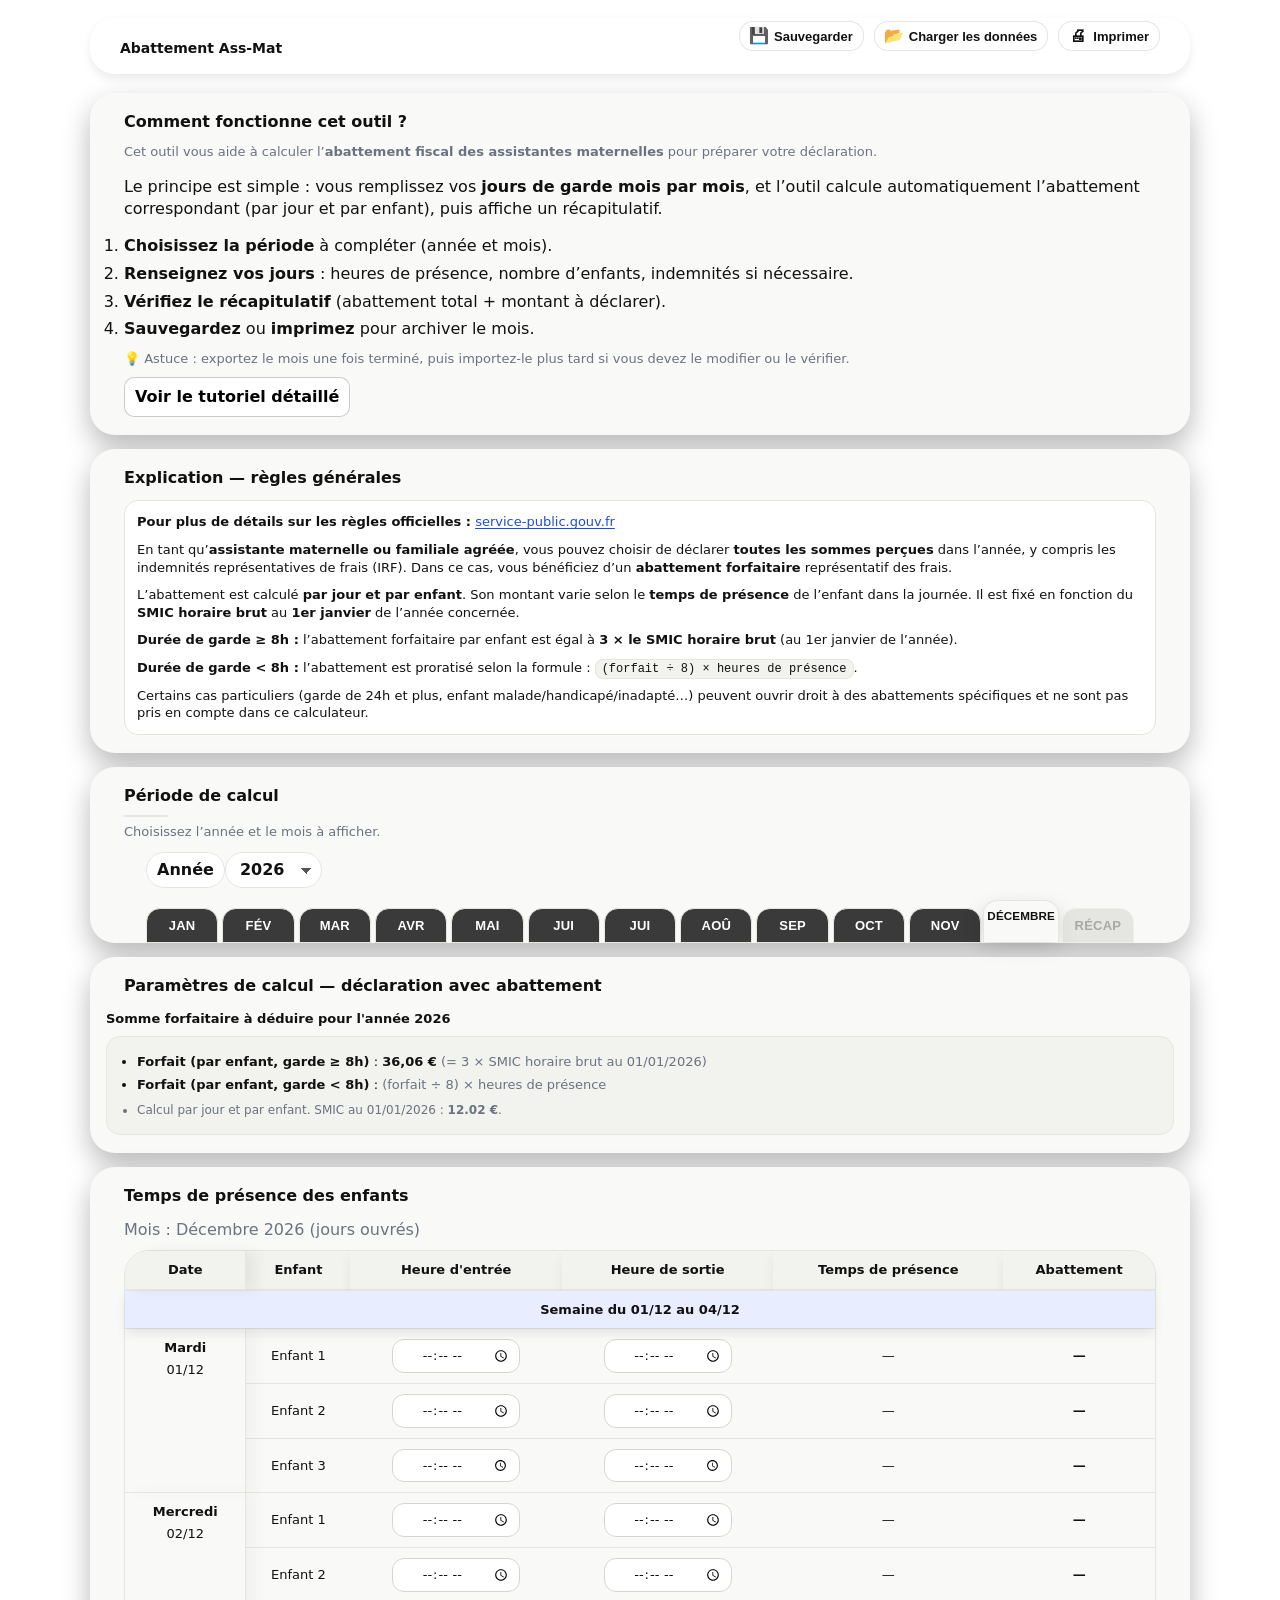
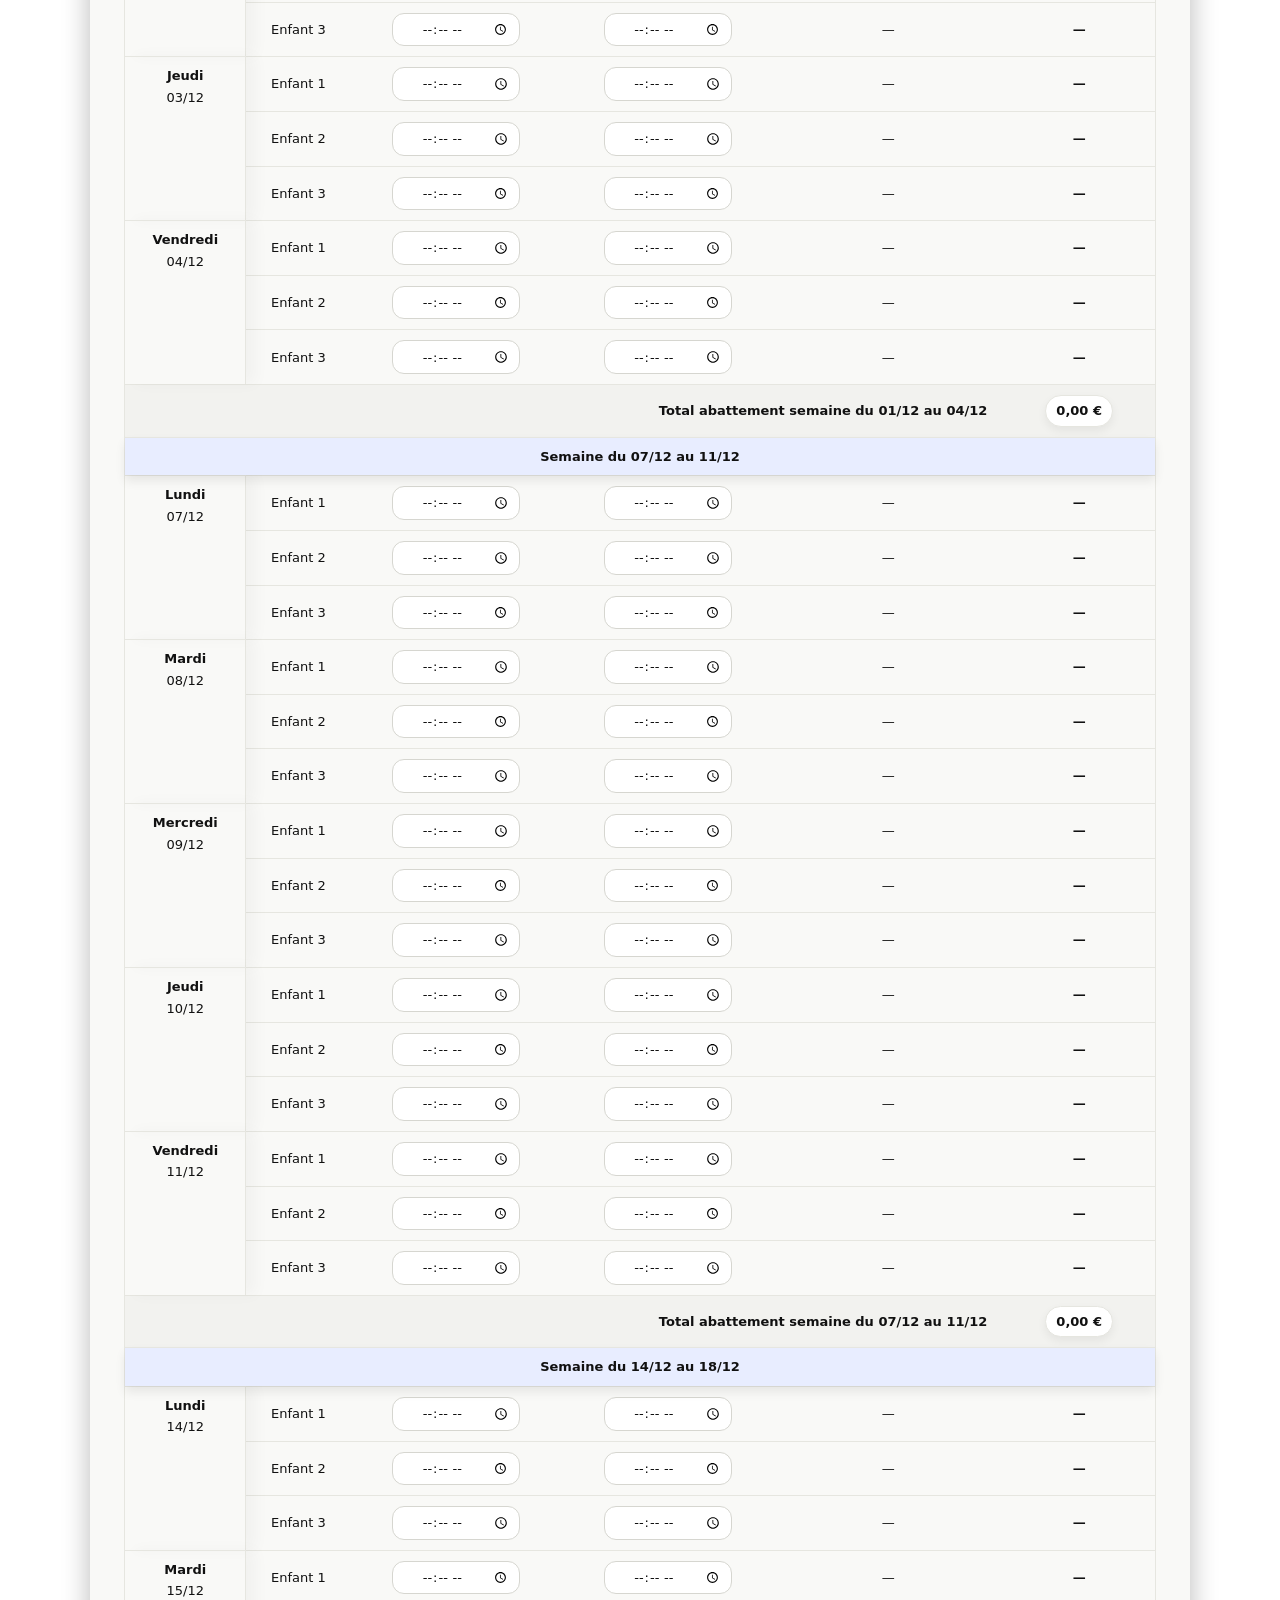
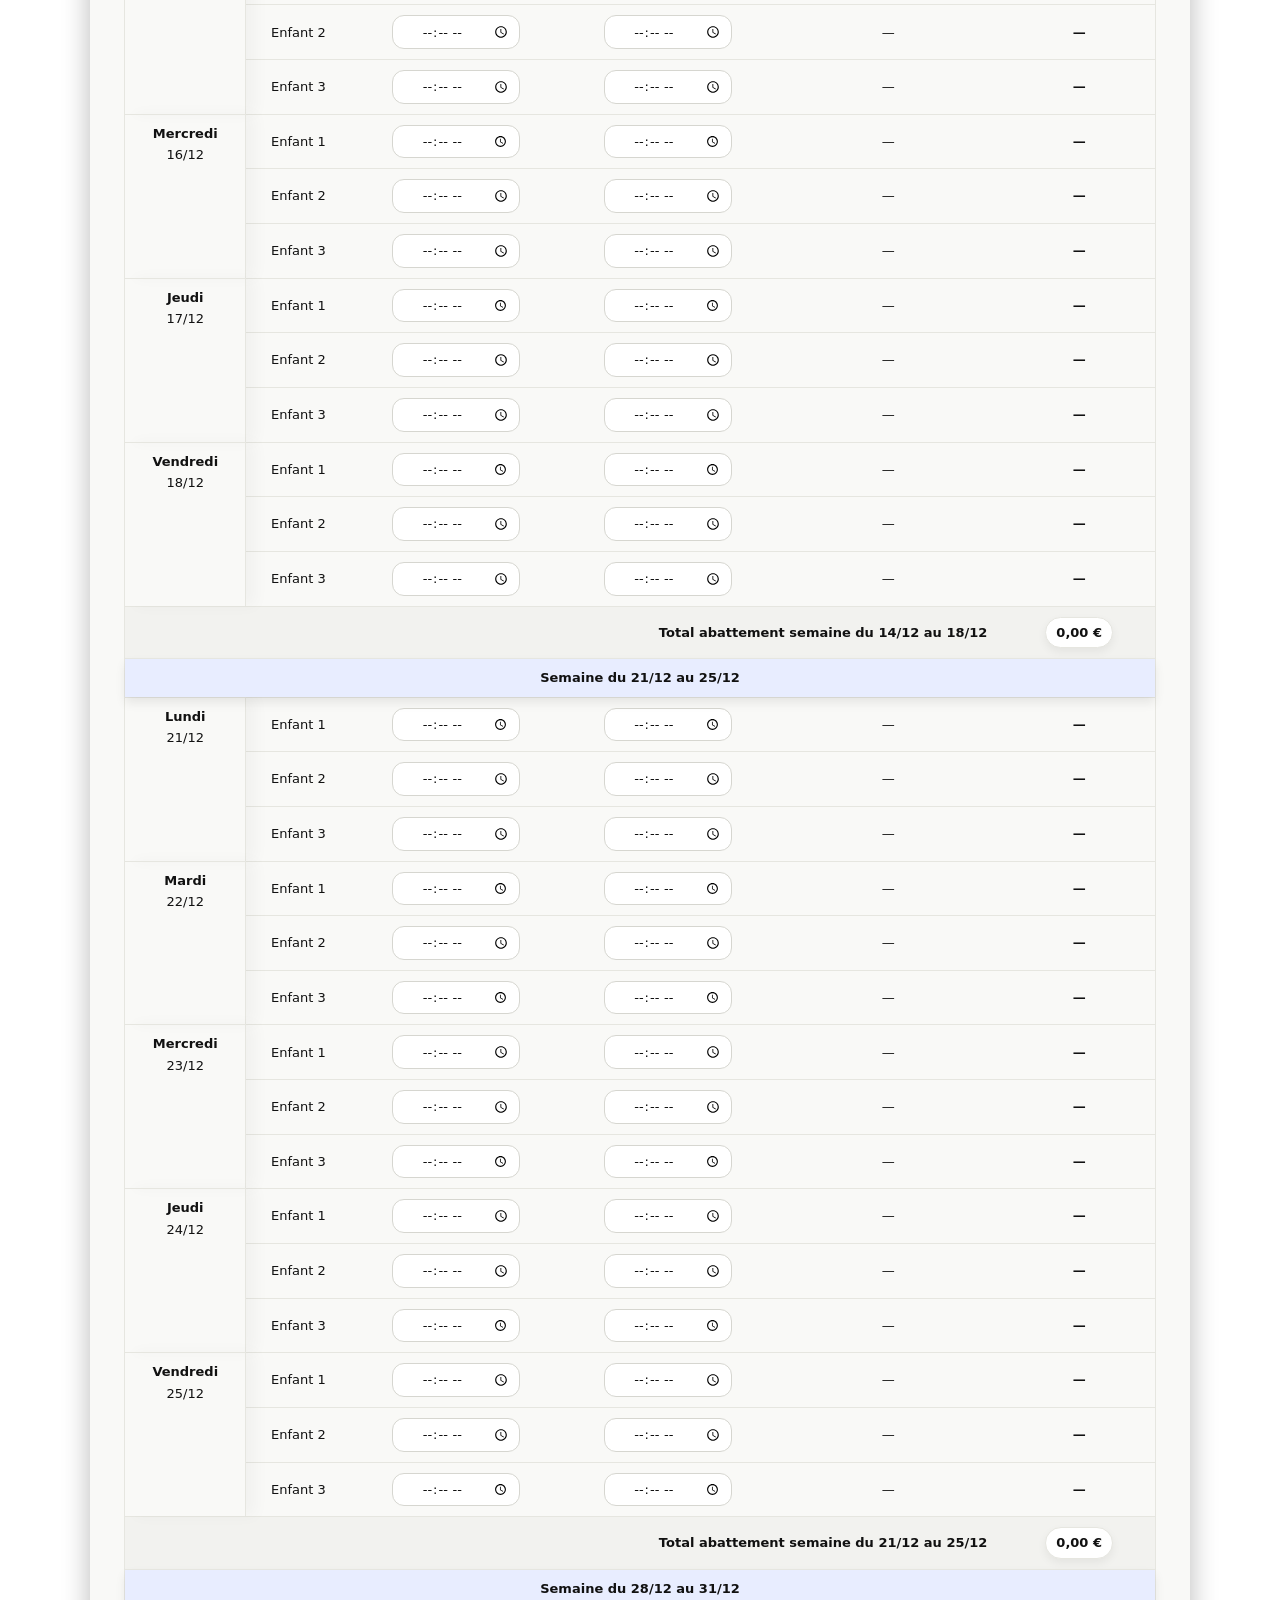
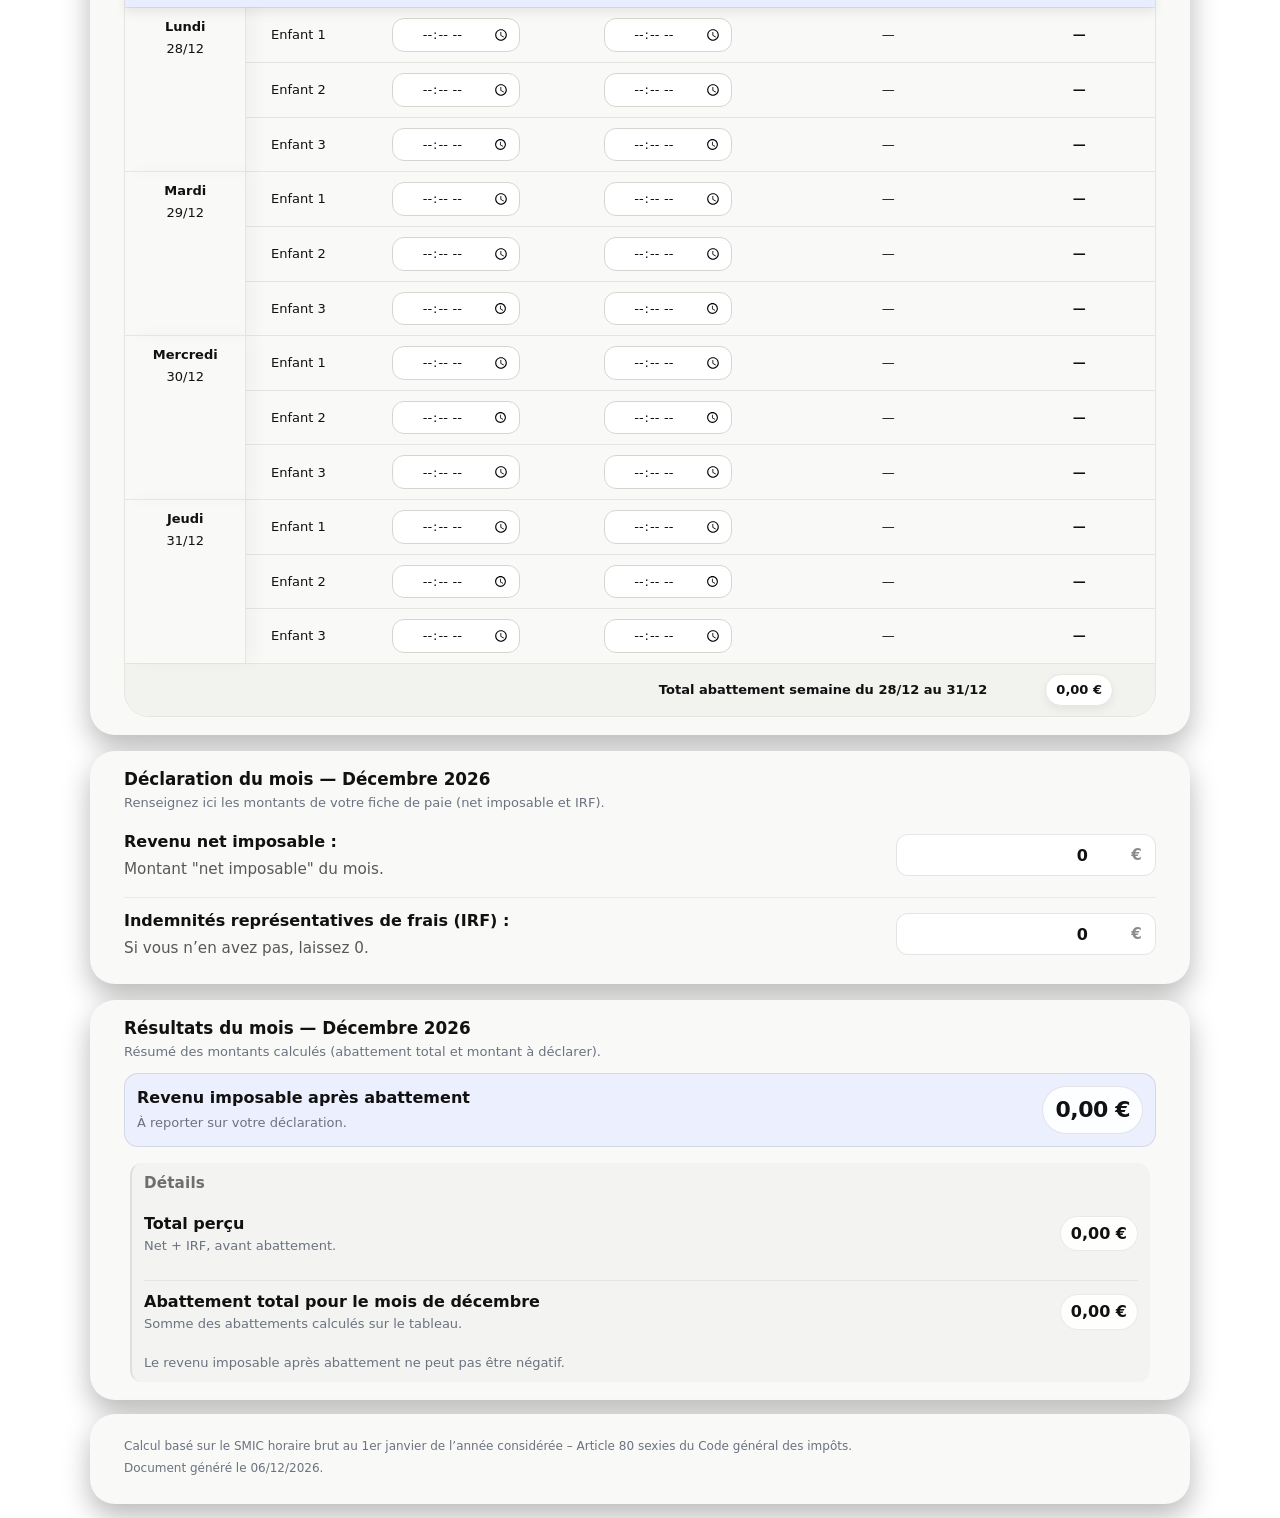
==== commit 1cfdd6e1: "fix(render): bascule sur rules.js et nettoyage des bugs d'audit Le HTML chargeait encore year-abatte" ====
--- a/Calcul abattement.html
+++ b/Calcul abattement.html
@@ -153,19 +153,10 @@
   <!-- =========================================================
        TABLEAU DES JOURS DU MOIS
        ========================================================= -->
-  <main>
+  <section id="month-table-section">
     <h2>Temps de présence des enfants</h2>
-
-    <!--
-      Tableau principal :
-      - une ligne = un jour ouvré
-      - jusqu’à 3 enfants par jour
-      - calcul automatique des heures et de l’abattement
-    -->
-    <div id="month-table">
-      <!-- Généré dynamiquement par app.js -->
-    </div>
-  </main>
+    <div id="month-table"></div>
+  </section>
 
   <!-- =========================================================
        DÉCLARATION DU MOIS (FICHE DE PAIE)
@@ -261,7 +252,7 @@
   <script src="app/lib/render/index.js"></script>
   <script src="app/lib/render/explain.js"></script>
   <script src="app/lib/render/period.js"></script>
-  <script src="app/lib/render/year-abattement.js"></script>
+  <script src="app/lib/render/rules.js"></script>
   <script src="app/lib/render/month-table.js"></script>
   <script src="app/lib/render/payslip-inputs.js"></script>
   <script src="app/lib/render/month-summary.js"></script>
--- a/app/styles/85-year-recap.css
+++ b/app/styles/85-year-recap.css
@@ -169,3 +169,33 @@
     font-size: 20px;
   }
 }
+
+/* ============================================================================
+   RÉCAP annuel — colonnes opérateurs (+, =, −) dans le tableau
+   ========================================================================== */
+
+/* En-têtes opérateurs : centrés, étroits, discrets */
+.year-recap__opcol{
+  width: 44px;
+  min-width: 44px;
+  max-width: 44px;
+  text-align: center;
+  font-weight: 900;
+  color: rgba(0, 0, 0, 0.55);
+  padding-left: 0 !important;
+  padding-right: 0 !important;
+}
+
+/* Les cellules opérateurs du body restent vides mais gardent l’alignement */
+.year-recap__table-wrap td.year-recap__opcol{
+  font-weight: 900;
+  color: rgba(0, 0, 0, 0.18);
+}
+
+@media (max-width: 720px){
+  .year-recap__opcol{
+    width: 34px;
+    min-width: 34px;
+    max-width: 34px;
+  }
+}
--- a/app/styles/90-print.css
+++ b/app/styles/90-print.css
@@ -13,6 +13,18 @@
   /* Cache les zones non imprimables */
   .no-print{ display: none !important; }
 
+  /* Masque la navigation de période (année + mois) à l’impression */
+  .period-controls,
+  #year-params,
+  #period-section,
+  .period-section,
+  .months-nav,
+  .month-selector,
+  .month-tabs,
+  .year-params{
+    display: none !important;
+  }
+
   /* Neutralise les effets “écran” */
   *{
     color: #000 !important;
@@ -25,12 +37,28 @@
     background: #fff;
   }
 
-  /* Supprime les “cartes” et repasse en flux A4 */
+  /* Mise en page print : flux A4 + espacements verticaux */
   header, section, main, footer{
     max-width: none !important;
+    border-radius: 0 !important;
+  }
+
+  /* On garde un minimum d’air entre les blocs */
+  header, section, main, footer{
+    margin: 0 0 10px 0 !important;
     padding: 0 !important;
-    margin: 0 !important;
-    border-radius: 0 !important;
+  }
+
+  /* Les cartes deviennent des blocs imprimables simples */
+  .card{
+    border: 1px solid #000 !important;
+    padding: 8px 10px !important;
+    margin: 0 0 10px 0 !important;
+    background: transparent !important;
+  }
+
+  .card__title{
+    margin: 0 0 6px 0 !important;
   }
 
   h1{
@@ -43,8 +71,17 @@
     margin: 10px 0 6px 0;
   }
 
+  h3{
+    font-size: 12px;
+    margin: 8px 0 6px 0;
+  }
+
+  /* On ne gaspille pas de place avec les aides à l’impression */
+  .hint{
+    display: none !important;
+  }
+
   .intro,
-  .hint,
   .footer-note,
   .footer-date{
     font-size: 10px;
@@ -54,29 +91,115 @@
   /* Les conteneurs JS ne doivent pas créer de sous-cadres */
   .period-controls,
   #year-params,
-  #summary{
+  #payslip-inputs,
+  #month-results,
+  #month-table{
     border: 0 !important;
     background: transparent !important;
     padding: 0 !important;
+  }
+
+  /* Gestion des sauts de page */
+  .abmat-table,
+  #month-results-section,
+  #payslip-section{
+    break-inside: avoid;
+    page-break-inside: avoid;
+  }
+
+  .abmat-table thead{
+    display: table-header-group;
+  }
+
+  .abmat-table tfoot{
+    display: table-footer-group;
+  }
+
+  .abmat-table tr{
+    break-inside: avoid;
+    page-break-inside: avoid;
   }
 
   /* Tableau compact, lisible */
   .abmat-table{
     border: 1px solid #000 !important;
+    width: 100% !important;
+    table-layout: fixed !important;
+    border-collapse: collapse !important;
   }
 
   .abmat-table thead th{
     background: #fff !important;
     border-bottom: 1px solid #000 !important;
     font-size: 10px;
-    padding: 6px 5px;
+    padding: 4px 4px;
+    text-align: center;
+    vertical-align: middle;
+  }
+
+  /* Largeurs de colonnes (Date plus étroite) */
+  .abmat-table thead th:nth-child(1),
+  .abmat-table tbody td:nth-child(1){
+    width: 10% !important;
+  }
+  .abmat-table thead th:nth-child(2),
+  .abmat-table tbody td:nth-child(2){
+    width: 18% !important;
+  }
+  .abmat-table thead th:nth-child(3),
+  .abmat-table tbody td:nth-child(3){
+    width: 16% !important;
+  }
+  .abmat-table thead th:nth-child(4),
+  .abmat-table tbody td:nth-child(4){
+    width: 16% !important;
+  }
+  .abmat-table thead th:nth-child(5),
+  .abmat-table tbody td:nth-child(5){
+    width: 22% !important;
+  }
+  .abmat-table thead th:nth-child(6),
+  .abmat-table tbody td:nth-child(6){
+    width: 18% !important;
+  }
+
+  /* Colonne Date : compacte */
+  .abmat-table thead th:nth-child(1){
+    white-space: nowrap;
+  }
+  .abmat-table tbody td:nth-child(1){
+    text-align: center;
+    vertical-align: middle;
+    padding: 3px 2px !important;
+    font-size: 9px;
   }
 
   .abmat-table tbody td{
     border-top: 1px solid #000 !important;
     font-size: 10px;
-    padding: 6px 5px;
-  }
+    padding: 4px 4px;
+    vertical-align: middle;
+  }
+
+  /* En impression, on force un rendu "table" classique :
+     certaines règles responsive peuvent injecter des libellés via td::before (ex: "Date"). */
+  .abmat-table td::before,
+  .abmat-table td::after{
+    content: none !important;
+    display: none !important;
+  }
+
+  /* On neutralise aussi d’éventuels styles responsive qui passeraient les cellules en block */
+  .abmat-table,
+  .abmat-table thead,
+  .abmat-table tbody,
+  .abmat-table tfoot{
+    display: table !important;
+    width: 100% !important;
+  }
+  .abmat-table tr{ display: table-row !important; }
+  .abmat-table th,
+  .abmat-table td{ display: table-cell !important; }
 
   .week-total td{
     text-align: right;
@@ -92,7 +215,17 @@
   /* Champs horaires compacts */
   input[type="time"]{
     min-width: auto !important;
-    width: 70px;
+    width: 64px;
+  }
+
+  /* Pas de spinners en impression */
+  input[type="number"]::-webkit-outer-spin-button,
+  input[type="number"]::-webkit-inner-spin-button{
+    -webkit-appearance: none;
+    margin: 0;
+  }
+  input[type="number"]{
+    -moz-appearance: textfield;
   }
 
   /* Format page */
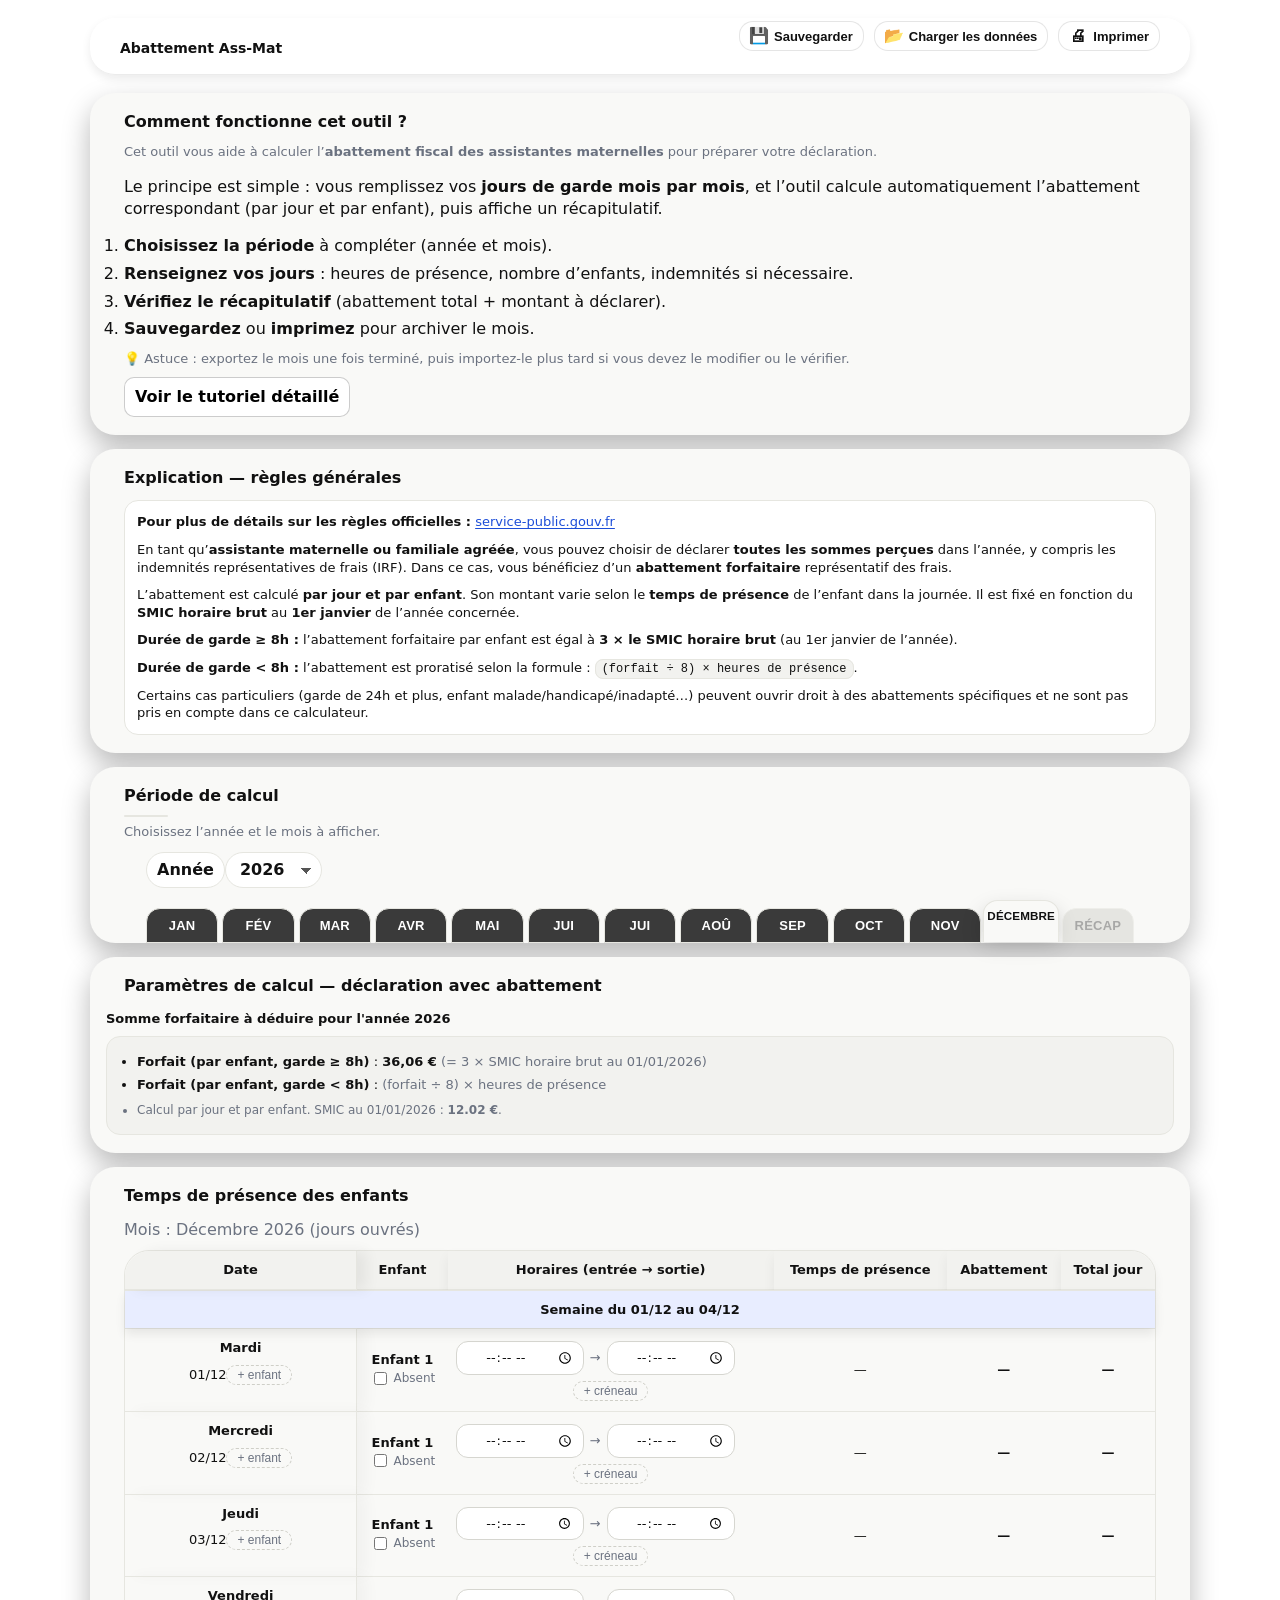
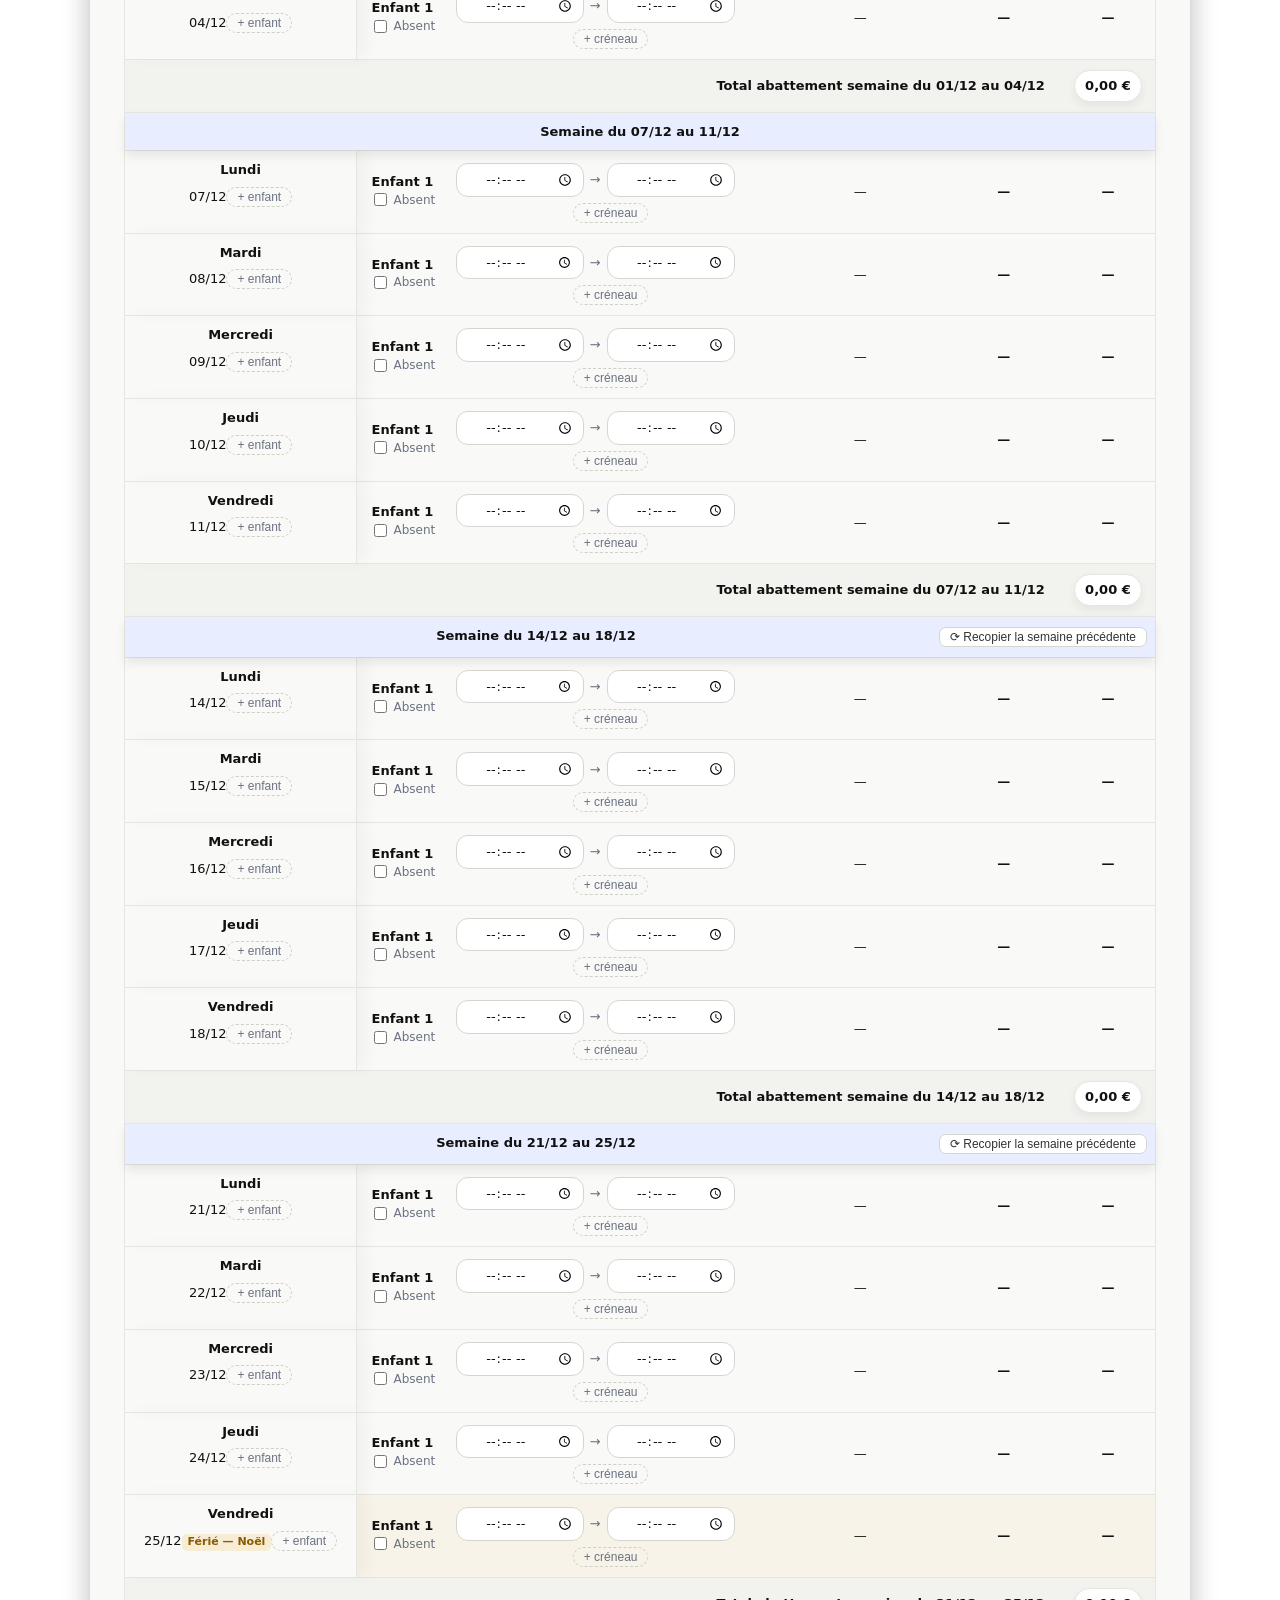
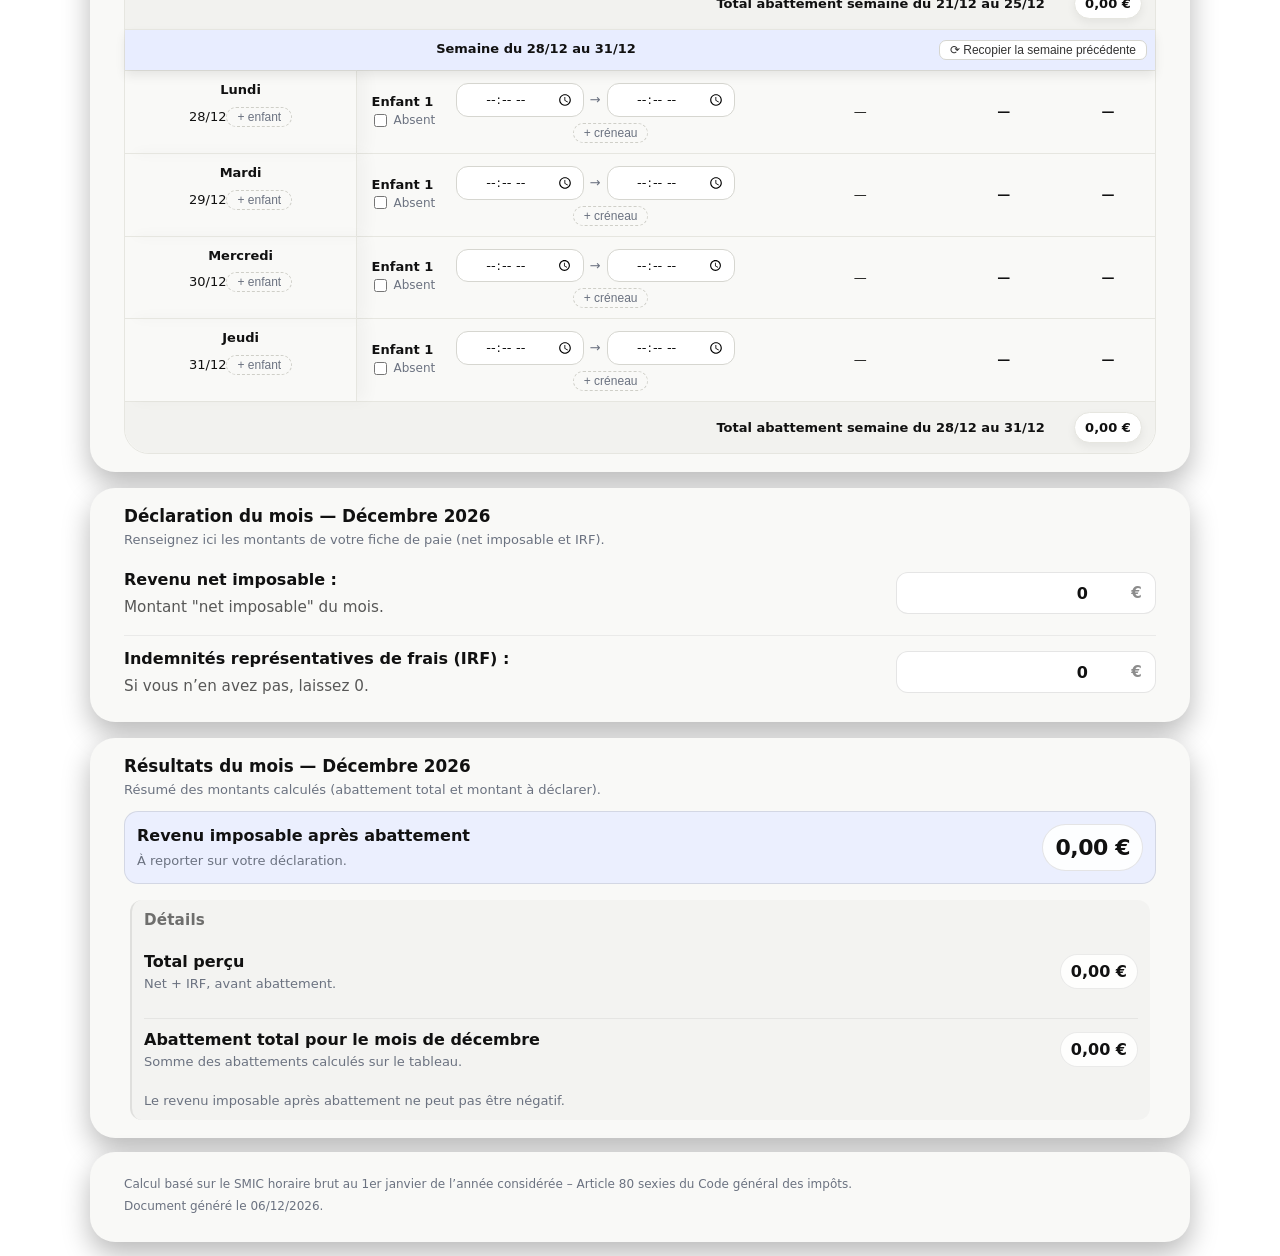
==== commit c761c2d8: "feat(table): saisie v2 — multi-créneaux, absences, fériés, recopie de semaine Nouveau tableau : une " ====
--- a/Calcul abattement.html
+++ b/Calcul abattement.html
@@ -45,13 +45,13 @@
     </div>
 
     <div class="app-toolbar__actions" aria-label="Actions">
-      <button type="button" class="toolbar-btn" data-toolbar-action="export" title="Sauvegarder (exporter le mois)" aria-label="Sauvegarder (exporter le mois)" id="abmat-action-save">
+      <button type="button" class="toolbar-btn" data-toolbar-action="export" title="Sauvegarder l’année (fichier JSON)" aria-label="Sauvegarder l’année (fichier JSON)" id="abmat-action-save">
         <span class="toolbar-btn__icon" aria-hidden="true">💾</span>
         <span class="toolbar-btn__label">Sauvegarder</span>
         <span class="toolbar-btn__label-short">Sauveg.</span>
       </button>
 
-      <button type="button" class="toolbar-btn toolbar-btn--load" data-toolbar-action="import" title="Importer (reprendre un mois)" aria-label="Importer (reprendre un mois)" id="abmat-action-load">
+      <button type="button" class="toolbar-btn toolbar-btn--load" data-toolbar-action="import" title="Importer (reprendre une sauvegarde)" aria-label="Importer (reprendre une sauvegarde)" id="abmat-action-load">
         <span class="toolbar-btn__icon" aria-hidden="true">📂</span>
 
         <span class="toolbar-btn__content">
@@ -253,6 +253,7 @@
   <script src="app/lib/render/explain.js"></script>
   <script src="app/lib/render/period.js"></script>
   <script src="app/lib/render/rules.js"></script>
+  <script src="app/lib/render/day-rows.js"></script>
   <script src="app/lib/render/month-table.js"></script>
   <script src="app/lib/render/payslip-inputs.js"></script>
   <script src="app/lib/render/month-summary.js"></script>
--- a/app/styles/40-table.css
+++ b/app/styles/40-table.css
@@ -252,4 +252,79 @@
   .abmat-table tbody tr.week-sep td{
     position: static;
   }
-}+}
+/* --- Saisie v2 : enfants, créneaux, absences, fériés ---------------------- */
+
+.col-horaires{ min-width: 250px; }
+
+.creneau{
+  display: flex;
+  align-items: center;
+  gap: 6px;
+  margin: 2px 0;
+}
+.creneau-sep{ color: var(--muted); }
+
+.mt-add{
+  border: 1px dashed #cfcfc8;
+  background: none;
+  color: var(--muted);
+  border-radius: 999px;
+  padding: 2px 10px;
+  font-size: 12px;
+  cursor: pointer;
+  margin-top: 4px;
+}
+.mt-add:hover{ color: #111; border-color: #9a9a92; }
+
+.mt-remove{
+  border: none;
+  background: none;
+  color: var(--muted);
+  cursor: pointer;
+  font-size: 12px;
+  padding: 2px 4px;
+}
+.mt-remove:hover{ color: #b3261e; }
+
+.child-name{ font-weight: 600; display: block; }
+
+.absent-toggle{
+  display: inline-flex;
+  align-items: center;
+  gap: 4px;
+  font-weight: 400;
+  font-size: 12px;
+  color: var(--muted);
+  cursor: pointer;
+}
+
+tr.is-ferie td{ background: #f7f3e8; }
+.ferie-badge{
+  display: inline-block;
+  margin-top: 4px;
+  font-size: 11px;
+  font-weight: 700;
+  color: #8a5a00;
+  background: #f7ecd4;
+  border-radius: 5px;
+  padding: 1px 6px;
+}
+
+.week-copy{
+  float: right;
+  border: 1px solid #d6d6d0;
+  background: #fff;
+  color: #333;
+  border-radius: 7px;
+  padding: 2px 10px;
+  font-size: 12px;
+  cursor: pointer;
+}
+.week-copy:hover{ border-color: #999; }
+
+.col-daytotal{
+  text-align: right;
+  vertical-align: middle;
+}
+.day-total-pill{ font-weight: 700; white-space: nowrap; }
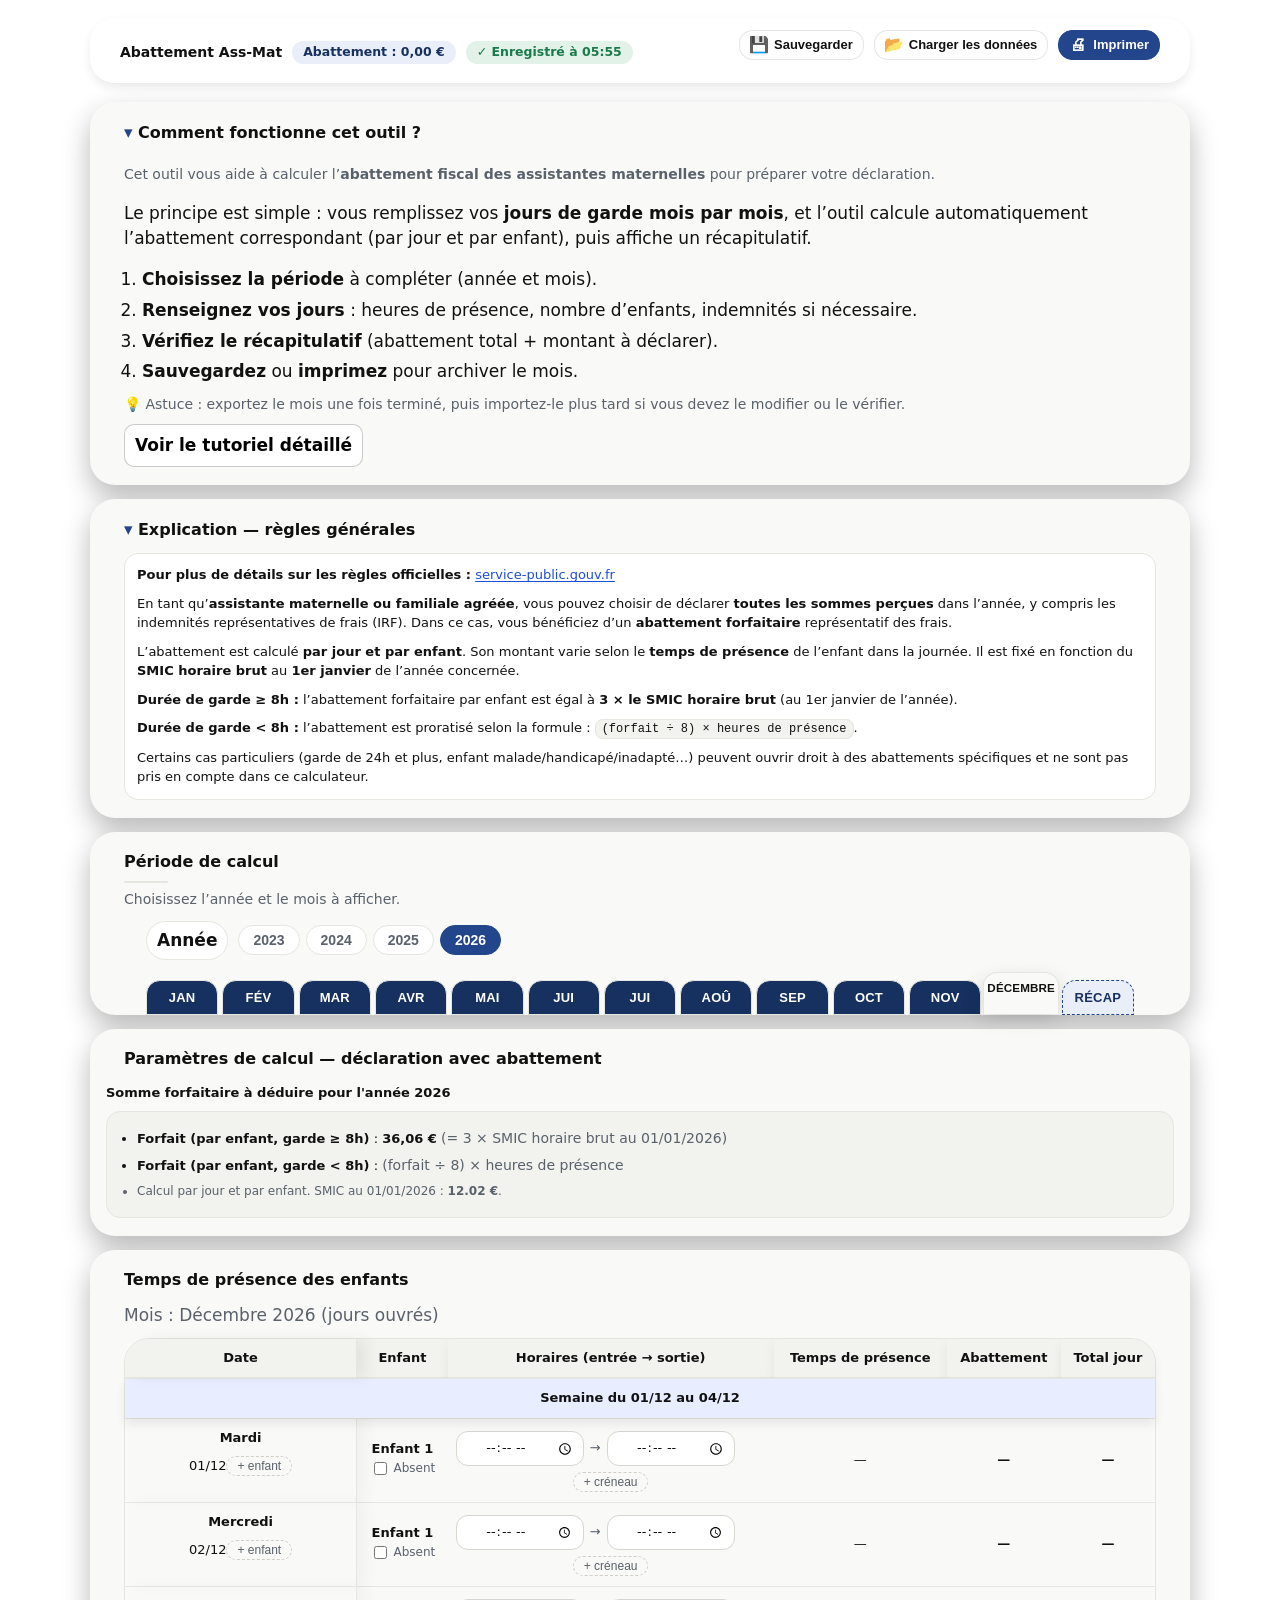
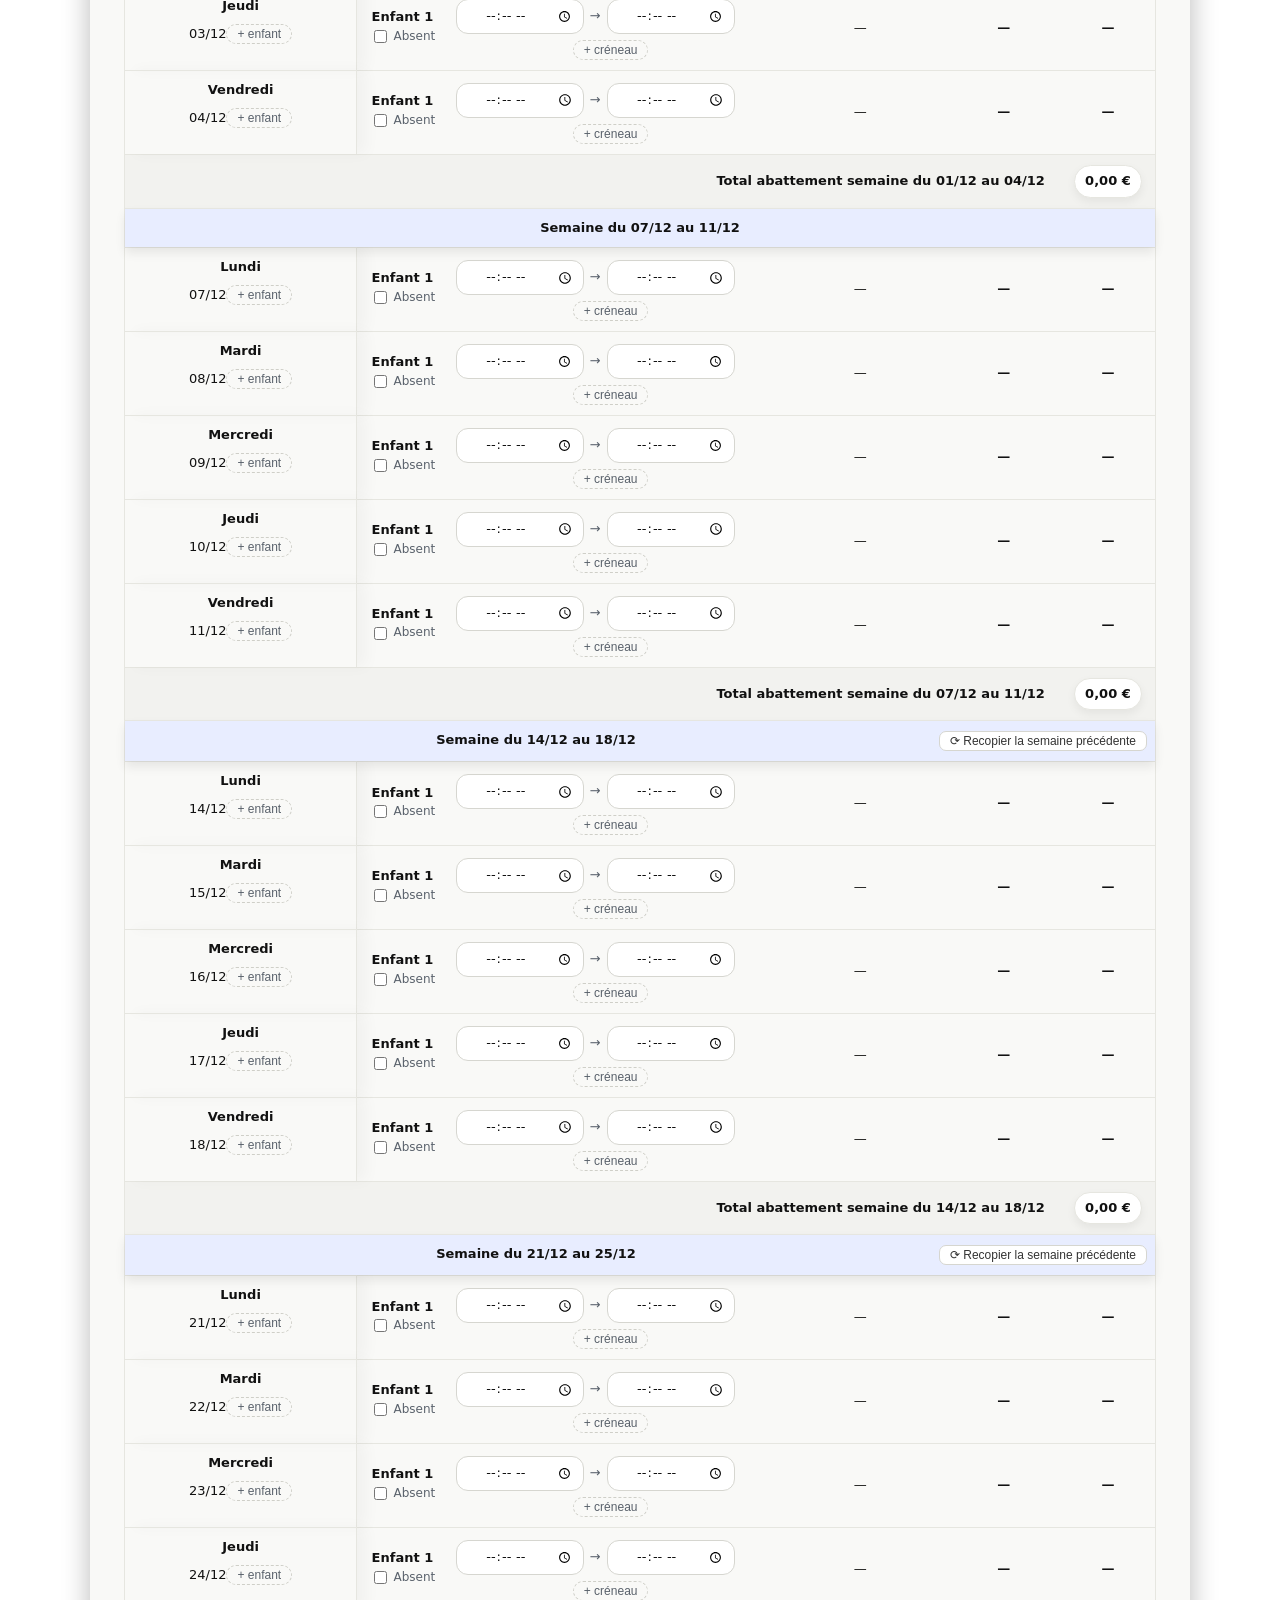
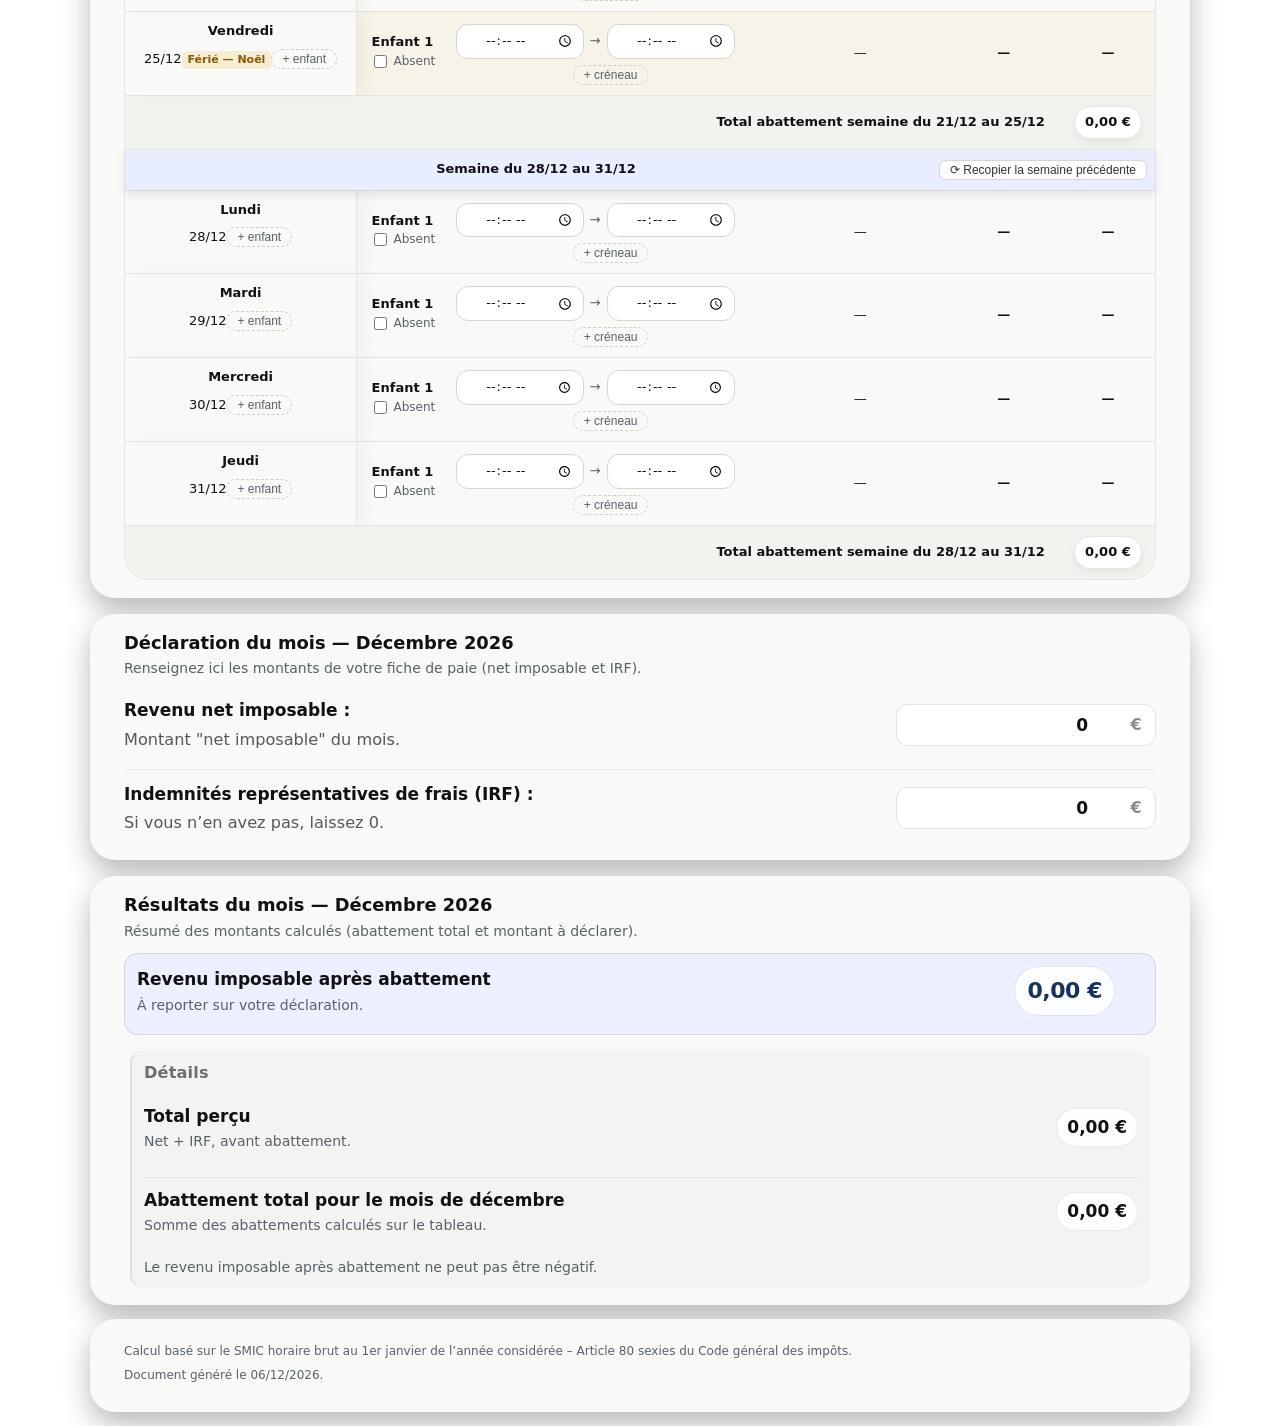
==== commit 00545701: "feat(theme): accent bleu encre, héros du résultat, ✓ Enregistré, tuto replié, années fixes Habillage" ====
--- a/Calcul abattement.html
+++ b/Calcul abattement.html
@@ -39,6 +39,8 @@
       <div class="app-toolbar__topline">
         <div class="app-toolbar__title">Abattement Ass-Mat</div>
         <div class="app-toolbar__context" data-toolbar-context aria-live="polite"></div>
+        <span class="toolbar-total" data-toolbar-total hidden></span>
+        <span class="toolbar-saved" data-saved-indicator aria-live="polite" hidden></span>
       </div>
 
       <p class="intro">Outil de calcul pour la déclaration des revenus avec abattement forfaitaire.</p>
@@ -62,7 +64,7 @@
 
       <input id="abmat-action-file" type="file" accept="application/json" hidden />
 
-      <button type="button" class="toolbar-btn" data-toolbar-action="print" title="Imprimer" aria-label="Imprimer" id="abmat-action-print">
+      <button type="button" class="toolbar-btn toolbar-btn--primary" data-toolbar-action="print" title="Imprimer" aria-label="Imprimer" id="abmat-action-print">
         <span class="toolbar-btn__icon" aria-hidden="true">🖨</span>
         <span class="toolbar-btn__label">Imprimer</span>
         <span class="toolbar-btn__label-short">Impr.</span>
@@ -74,7 +76,8 @@
      TUTO (APERÇU + MODALE DÉTAILLÉE)
      ========================================================= -->
   <section id="tuto-section" class="no-print">
-    <h2>Comment fonctionne cet outil ?</h2>
+    <details class="folded-section">
+    <summary><h2>Comment fonctionne cet outil ?</h2></summary>
 
     <p class="hint">
       Cet outil vous aide à calculer l’<strong>abattement fiscal des assistantes maternelles</strong> pour préparer votre déclaration.
@@ -101,17 +104,20 @@
         Voir le tutoriel détaillé
       </button>
     </div>
+    </details>
   </section>
 
   <!-- =========================================================
        EXPLICATION (NON INTERACTIF)
        ========================================================= -->
   <section id="explain-section" class="no-print">
-    <h2>Explication — règles générales</h2>
+    <details class="folded-section">
+    <summary><h2>Explication — règles générales</h2></summary>
 
     <div id="explain">
       <!-- Généré dynamiquement par app.js (renderExplain) -->
     </div>
+    </details>
   </section>
 
   <!-- =========================================================
--- a/app/styles/00-vars-base.css
+++ b/app/styles/00-vars-base.css
@@ -11,11 +11,20 @@
   --radius: 25px;
   --border: #e6e6e0;
   --toolbar-h: 52px; /* hauteur de la toolbar sticky */
-  --muted: #6b7280;
+  --muted: #59616b;        /* gris biaisé bleu, contraste AA en 14px */
   --bg: #ffffff;           /* neutral white */
   --card: #f9f9f7;         /* blanc cassé */
   --card-2: #f2f2ef;       /* léger contraste */
   --shadow: 0 12px 28px rgba(0,0,0,.28);
+
+  /* Accent unique : bleu encre administratif (maquette validée) */
+  --accent: #23458c;
+  --accent-dark: #16305f;
+  --accent-pale: #e9eef8;
+
+  /* Sémantique (indépendante de l'accent) */
+  --ok: #1a7a4a;
+  --ok-pale: #e2f2e9;
 }
 
 *{ box-sizing: border-box; }
@@ -24,7 +33,8 @@
   margin: 0;
   padding: 0;
   font-family: system-ui, -apple-system, Segoe UI, Roboto, Arial, sans-serif;
-  line-height: 1.35;
+  font-size: 17px;         /* base généreuse : lisible sans lunettes collées à l'écran */
+  line-height: 1.45;
   color: #111;
   background: var(--bg);
 }
@@ -47,7 +57,13 @@
 .hint{
   margin: 10px 0 0 0;
   color: var(--muted);
-  font-size: 13px;
+  font-size: 14px;
+}
+
+/* Focus clavier visible et cohérent partout */
+:is(button, select, input, [tabindex]):focus-visible{
+  outline: 3px solid var(--accent);
+  outline-offset: 2px;
 }
 
 .warn{ font-weight: 700; }
--- a/app/styles/10-layout-cards.css
+++ b/app/styles/10-layout-cards.css
@@ -63,4 +63,32 @@
 
 footer{
   padding-bottom: 28px;
-}+}
+/* --- Sections repliables (tuto / explication) ----------------------------- */
+
+details.folded-section > summary{
+  cursor: pointer;
+  list-style: none;
+}
+
+details.folded-section > summary::-webkit-details-marker{
+  display: none;
+}
+
+details.folded-section > summary h2{
+  display: inline-block;
+  margin: 0;
+}
+
+details.folded-section > summary::before{
+  content: "▸ ";
+  color: var(--accent);
+}
+
+details[open].folded-section > summary::before{
+  content: "▾ ";
+}
+
+details.folded-section > summary + *{
+  margin-top: 12px;
+}
--- a/app/styles/15-toolbar.css
+++ b/app/styles/15-toolbar.css
@@ -293,4 +293,44 @@
   .app-toolbar {
     display: none !important;
   }
-}+}
+/* --- Pilules d'état : total du mois + enregistrement ---------------------- */
+
+.toolbar-total,
+.toolbar-saved{
+  flex: 0 0 auto;
+  font-size: 12.5px;
+  font-weight: 700;
+  line-height: 1;
+  border-radius: 999px;
+  padding: 5px 11px;
+  white-space: nowrap;
+}
+
+.toolbar-total{
+  color: var(--accent-dark);
+  background: var(--accent-pale);
+}
+
+.toolbar-saved{
+  color: var(--ok);
+  background: var(--ok-pale);
+}
+
+@media (max-width: 760px){
+  .toolbar-total{ display: none; } /* priorité au ✓ Enregistré sur mobile */
+}
+
+/* --- Action principale : Imprimer ----------------------------------------- */
+
+.toolbar-btn--primary{
+  background: var(--accent);
+  border-color: var(--accent);
+  color: #fff;
+}
+
+.toolbar-btn--primary:hover{
+  background: var(--accent-dark);
+  border-color: var(--accent-dark);
+  color: #fff;
+}
--- a/app/styles/20-period.css
+++ b/app/styles/20-period.css
@@ -73,39 +73,50 @@
   font-weight: 700;
 }
 
-/* Select “pill” (spécifique à la zone période) */
-.period-top select{
-  appearance: none;
-  -webkit-appearance: none;
-  -moz-appearance: none;
-
-  padding: 6px 36px 6px 14px;
+/* Pastilles d'années (2023 → année courante) */
+.period-year{
+  display: inline-flex;
+  align-items: center;
+  gap: 10px;
+}
+
+.period-year__label{
+  display: inline-flex;
+  align-items: center;
+  padding: 6px 10px;
+  background: #fff;
+  border: 1px solid var(--border);
   border-radius: 999px;
-  border: 1px solid var(--border);
-  background-color: #fff;
   font-weight: 700;
+}
+
+.year-tabs{
+  display: inline-flex;
+  gap: 6px;
+  flex-wrap: wrap;
+}
+
+.year-tab{
+  border: 1px solid var(--border);
+  background: #fff;
+  color: var(--muted);
+  border-radius: 999px;
+  padding: 6px 14px;
+  font-weight: 700;
+  font-size: 14px;
   cursor: pointer;
-
-  /* petite flèche custom */
-  background-image:
-    linear-gradient(45deg, transparent 50%, #555 50%),
-    linear-gradient(135deg, #555 50%, transparent 50%);
-  background-position:
-    right 14px top 55%,
-    right 9px top 55%;
-  background-size:
-    6px 6px,
-    6px 6px;
-  background-repeat: no-repeat;
-}
-
-.period-top select:hover{
-  background-color: #fafafa;
-}
-
-.period-top select:focus{
-  outline: none;
-  box-shadow: 0 0 0 3px rgba(0,0,0,.06);
+  transition: background-color .12s ease, color .12s ease, border-color .12s ease;
+}
+
+.year-tab:hover{
+  border-color: var(--accent);
+  color: var(--accent-dark);
+}
+
+.year-tab.is-active{
+  background: var(--accent);
+  border-color: var(--accent);
+  color: #fff;
 }
 
 /* --- Période : intercalaires (mois) -------------------------------------- */
@@ -133,7 +144,7 @@
   width: 100%;
   min-width: 0;
   border: 1px solid var(--border);
-  background: #3a3a3a;
+  background: var(--accent-dark);
   color: #fff;
   border-radius: 14px 14px 0 0;
   padding: clamp(8px, 1.2vw, 10px) clamp(10px, 1.6vw, 16px);
@@ -148,15 +159,19 @@
 }
 
 .month-tab:hover{
-  background: #4a4a4a;
-}
-
+  background: var(--accent);
+}
+
+/* Onglet RÉCAP : distinct des mois mais bien cliquable */
 .month-tab--recap{
-  background: #d6d6d0;
-  border-color: var(--border);
-  color: #666;
-  opacity: .55;
-  cursor: not-allowed;
+  background: var(--accent-pale);
+  border-color: var(--accent);
+  border-style: dashed;
+  color: var(--accent-dark);
+}
+
+.month-tab--recap:hover{
+  background: #dde6f6;
 }
 
 /* onglet actif */
--- a/app/styles/80-month-results.css
+++ b/app/styles/80-month-results.css
@@ -88,18 +88,27 @@
 /* Valeur phare : revenu imposable après abattement */
 #month-results .summary-result {
   border-radius: 14px;
-  border: 1px solid rgba(0, 0, 0, 0.10);
-  background: rgba(232, 237, 255, 0.80);
-  padding: 12px;
+  border: 2px solid var(--accent);
+  background: var(--accent-pale);
+  padding: 14px;
 
   display: grid;
   grid-template-columns: 1fr auto;
   grid-template-areas:
     "label value"
-    "hint  value";
+    "hint  note";
   column-gap: 12px;
   row-gap: 2px;
   align-items: center;
+}
+
+/* Note comparative sous la valeur ("au lieu de X € perçus") */
+#month-results .summary-result__note {
+  grid-area: note;
+  justify-self: end;
+  margin: 2px 4px 0 0;
+  font-size: 13px;
+  color: var(--muted);
 }
 
 #month-results .summary-result__label {
@@ -113,13 +122,14 @@
   justify-self: end;
   align-self: center;
 
-  padding: 8px 12px;
+  padding: 8px 14px;
   border-radius: 999px;
-  border: 1px solid rgba(0, 0, 0, 0.10);
-  background: rgba(255, 255, 255, 0.90);
+  border: 1px solid rgba(22, 48, 95, 0.18);
+  background: rgba(255, 255, 255, 0.92);
 
+  color: var(--accent-dark);
   font-weight: 900;
-  font-size: 22px;
+  font-size: 26px;
   letter-spacing: -0.02em;
   white-space: nowrap;
 }
@@ -153,8 +163,13 @@
     grid-template-areas:
       "label"
       "hint"
-      "value";
+      "value"
+      "note";
     row-gap: 6px;
+  }
+
+  #month-results .summary-result__note {
+    justify-self: start;
   }
 
   #month-results .summary-result__value {
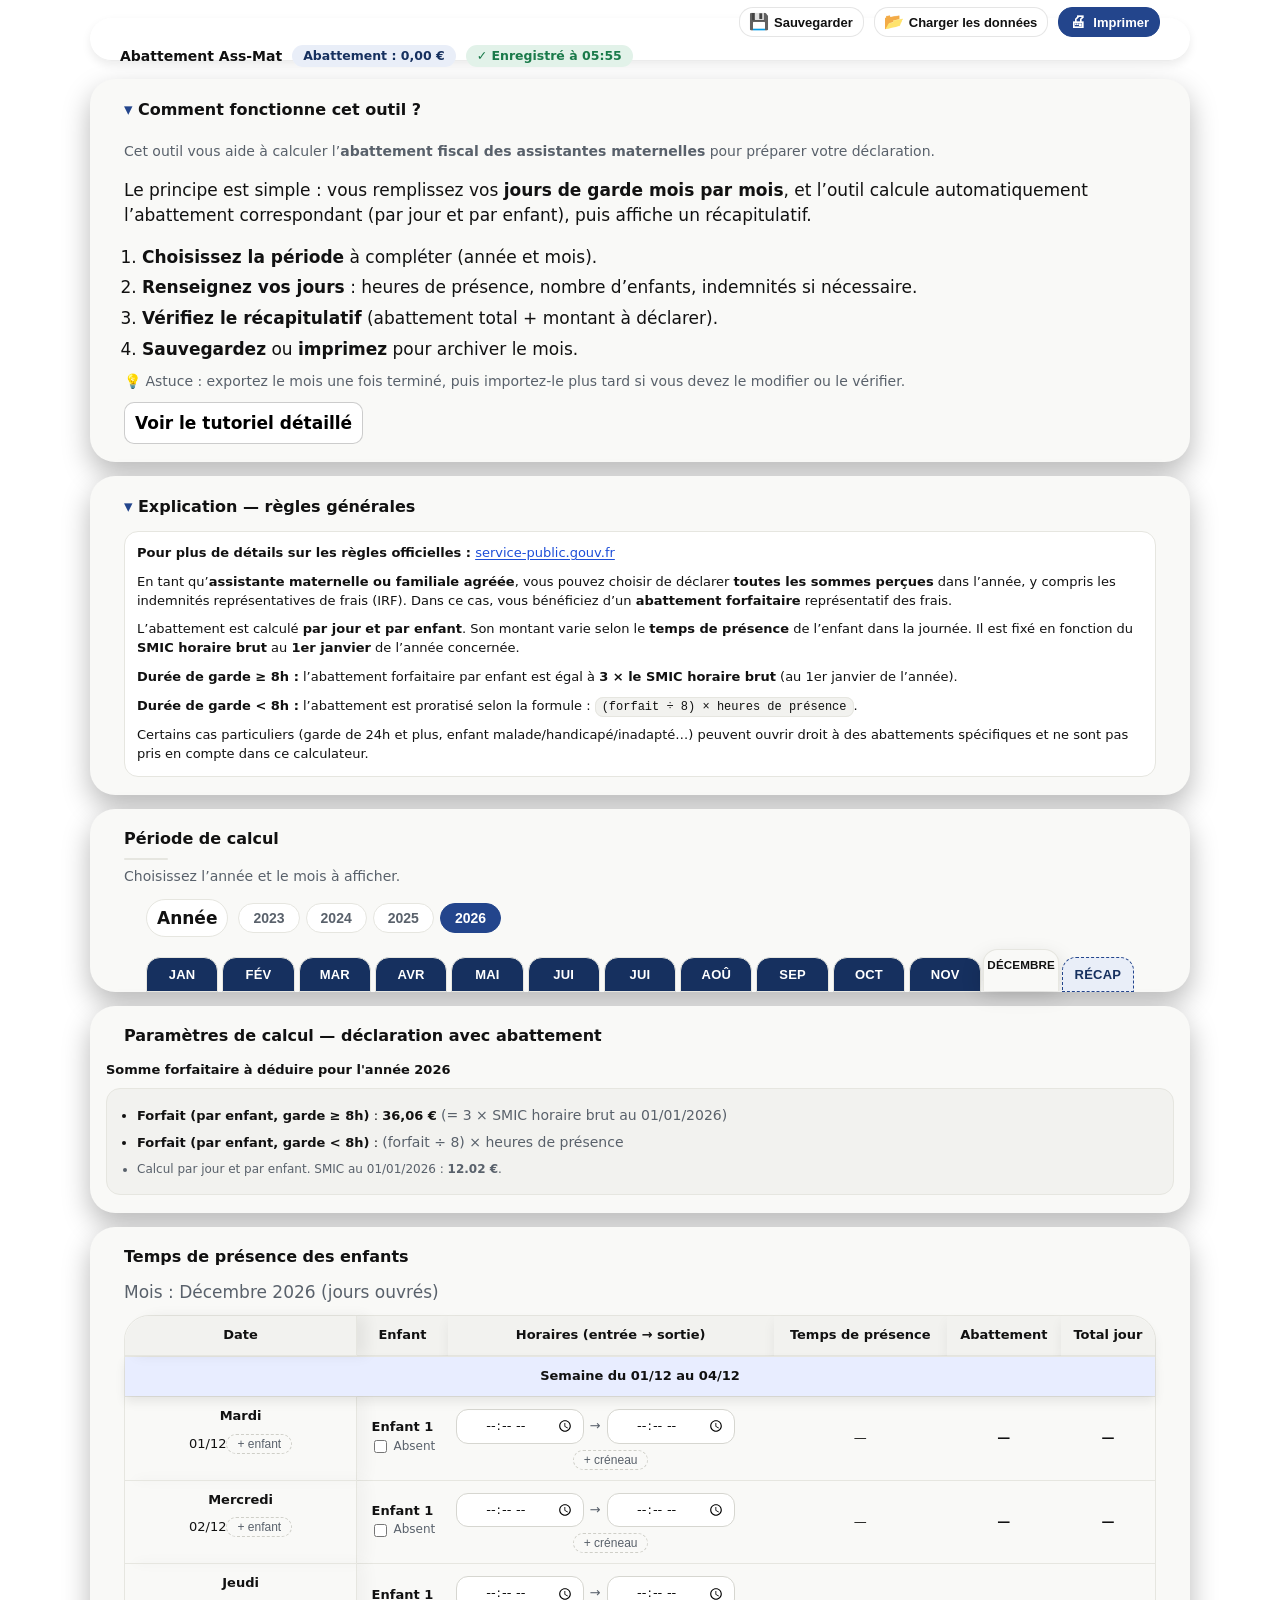
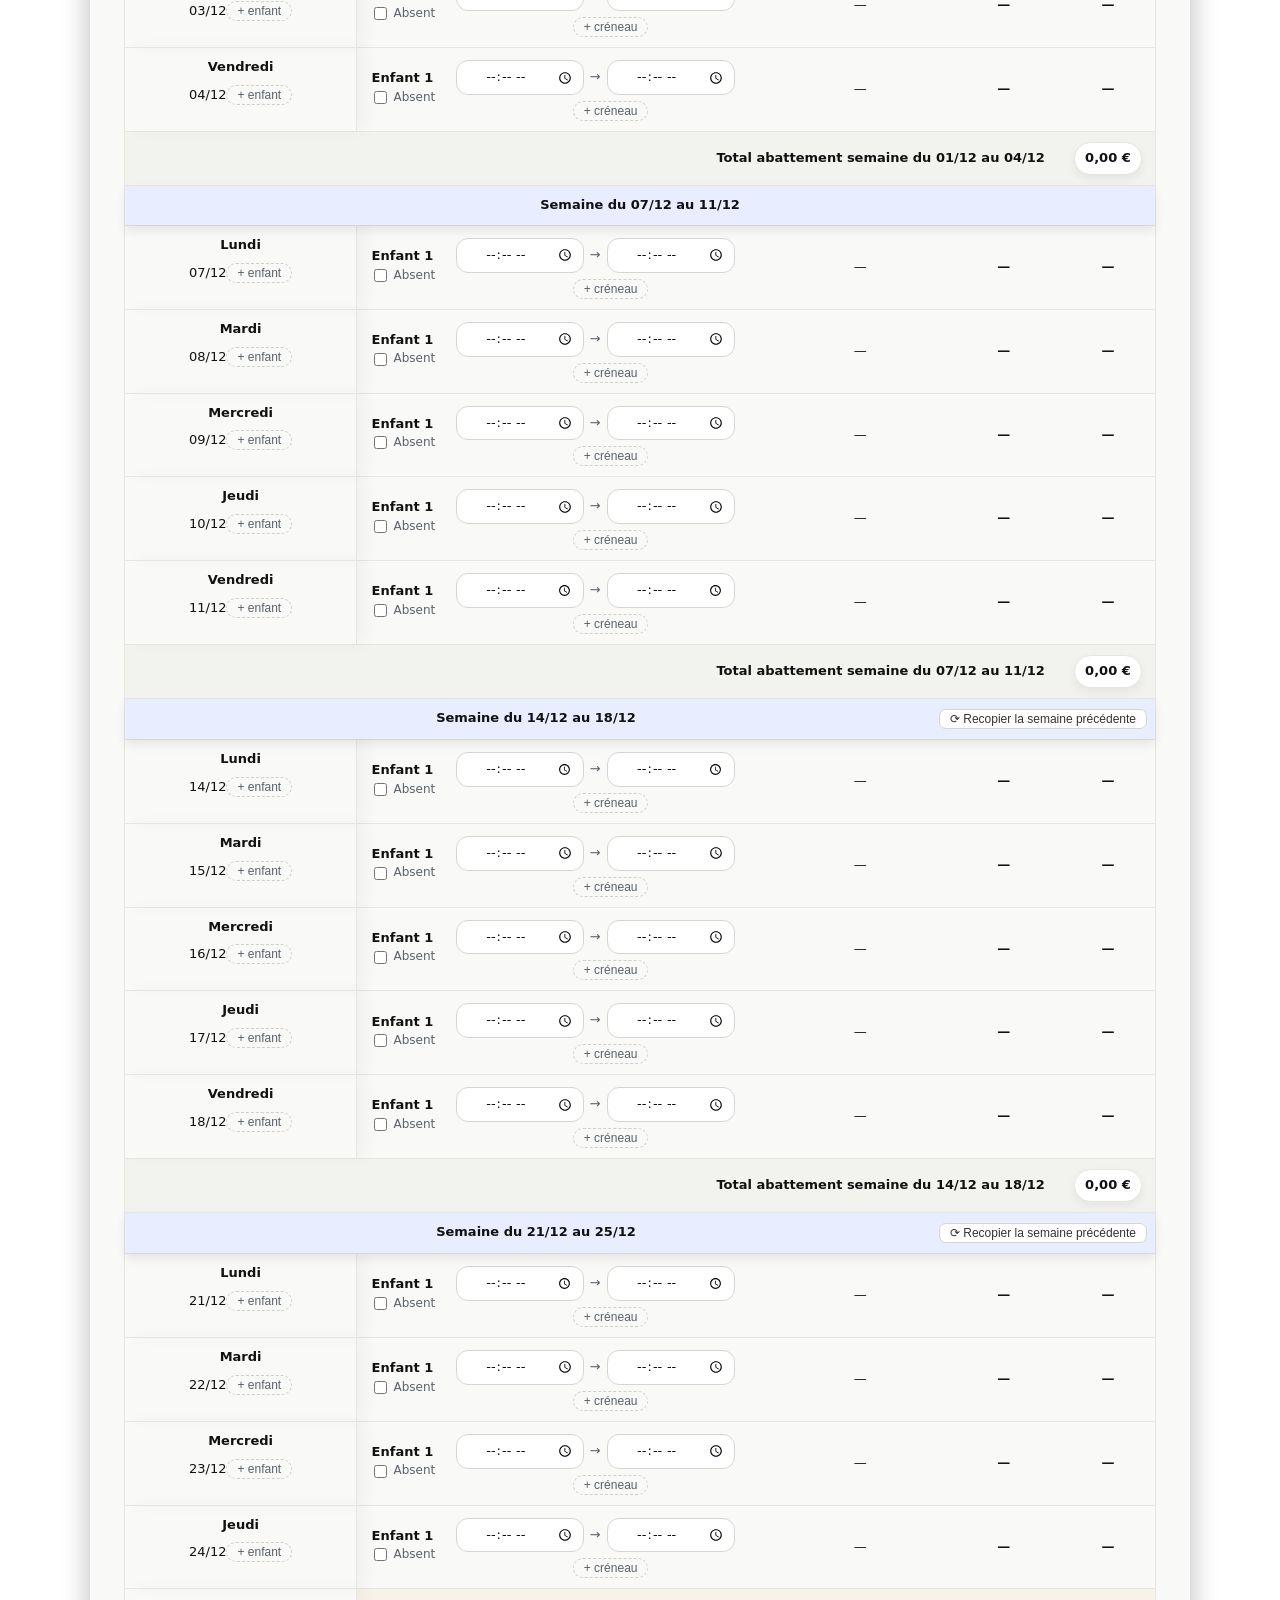
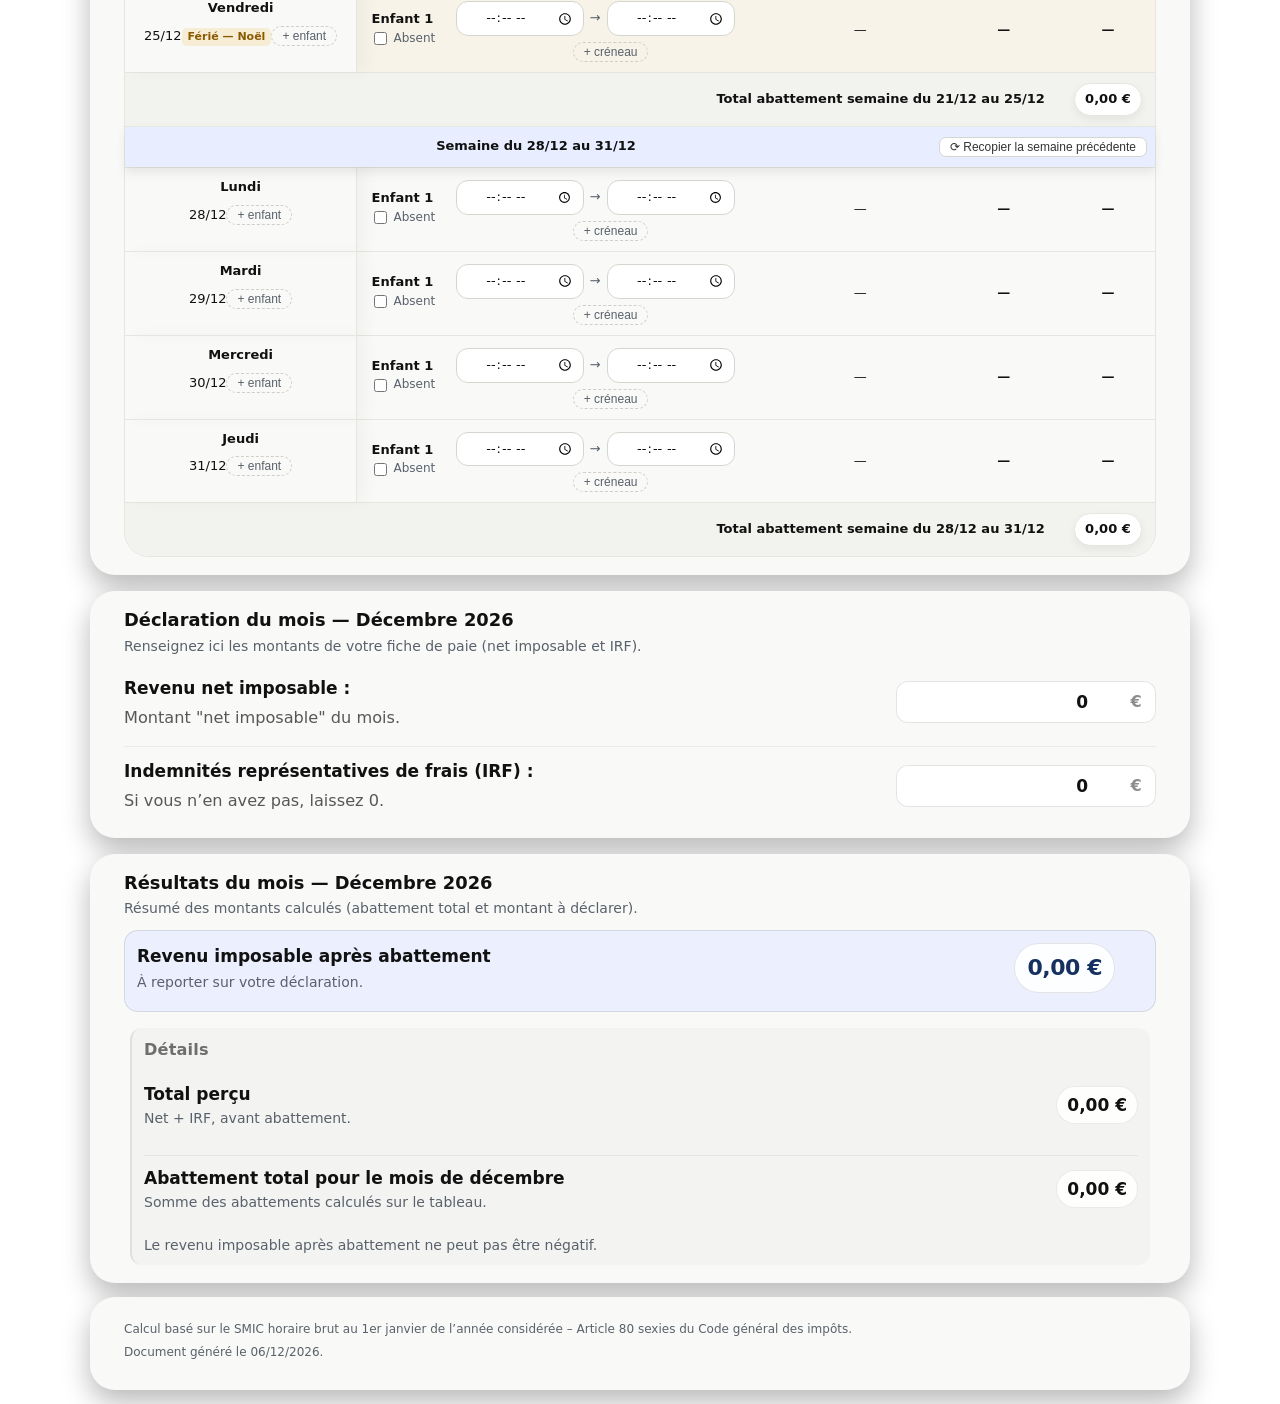
==== commit 8eb47054: "feat(print): gabarits PDF dédiés — relevé mensuel et récap annuel On n'imprime plus l'écran : app.js" ====
--- a/Calcul abattement.html
+++ b/Calcul abattement.html
@@ -230,6 +230,12 @@
 </div>
 
   <!-- =========================================================
+       GABARIT D'IMPRESSION (seul contenu visible à l'impression,
+       généré par app.js au moment d'imprimer)
+       ========================================================= -->
+  <div id="print-doc" aria-hidden="true"></div>
+
+  <!-- =========================================================
        SCRIPTS
        ========================================================= -->
 
@@ -253,6 +259,7 @@
   <script src="app/lib/storage.js"></script>
 
   <script src="app/lib/compute/year-recap.js"></script>
+  <script src="app/lib/compute/month-print.js"></script>
 
   <!-- Renderers (ordre important) -->
   <script src="app/lib/render/index.js"></script>
@@ -264,6 +271,9 @@
   <script src="app/lib/render/payslip-inputs.js"></script>
   <script src="app/lib/render/month-summary.js"></script>
   <script src="app/lib/render/year-recap.js"></script>
+  <script src="app/lib/render/print-common.js"></script>
+  <script src="app/lib/render/print-month.js"></script>
+  <script src="app/lib/render/print-year.js"></script>
   <script src="app/lib/render/toolbar-actions.js"></script>
   <script src="app/lib/render/footer.js"></script>
 
--- a/app/styles/90-print.css
+++ b/app/styles/90-print.css
@@ -1,236 +1,205 @@
 /* ============================================================================
    90-print.css — Impression / PDF
    ----------------------------------------------------------------------------
-   Contient uniquement :
-   - .no-print (zones masquées à l’impression)
-   - règles @media print (mise en page A4, table compacte)
+   Principe : on n'imprime plus l'écran. app.js génère un document dédié dans
+   #print-doc (relevé mensuel ou récap annuel selon la vue), seul contenu
+   visible à l'impression. À l'écran, #print-doc est masqué.
    ========================================================================== */
 
-/* Visible à l’écran, masqué à l’impression */
-.no-print{ display: block; }
+/* Écran : le gabarit n'existe qu'à l'impression */
+#print-doc{ display: none; }
 
 @media print{
-  /* Cache les zones non imprimables */
-  .no-print{ display: none !important; }
-
-  /* Masque la navigation de période (année + mois) à l’impression */
-  .period-controls,
-  #year-params,
-  #period-section,
-  .period-section,
-  .months-nav,
-  .month-selector,
-  .month-tabs,
-  .year-params{
-    display: none !important;
-  }
-
-  /* Neutralise les effets “écran” */
-  *{
-    color: #000 !important;
-    background: transparent !important;
-    box-shadow: none !important;
-    text-shadow: none !important;
-  }
+
+  @page{
+    size: A4;
+    margin: 14mm 12mm;
+  }
+
+  /* Toute l'application disparaît ; seul le document reste */
+  body > :not(#print-doc){ display: none !important; }
+  #print-doc{ display: block !important; }
 
   html, body{
     background: #fff;
-  }
-
-  /* Mise en page print : flux A4 + espacements verticaux */
-  header, section, main, footer{
-    max-width: none !important;
-    border-radius: 0 !important;
-  }
-
-  /* On garde un minimum d’air entre les blocs */
-  header, section, main, footer{
-    margin: 0 0 10px 0 !important;
-    padding: 0 !important;
-  }
-
-  /* Les cartes deviennent des blocs imprimables simples */
-  .card{
-    border: 1px solid #000 !important;
-    padding: 8px 10px !important;
-    margin: 0 0 10px 0 !important;
-    background: transparent !important;
-  }
-
-  .card__title{
-    margin: 0 0 6px 0 !important;
-  }
-
-  h1{
-    font-size: 16px;
-    margin: 0 0 6px 0;
-  }
-
-  h2{
+    font-size: 12.5px;
+  }
+
+  /* --- Feuille ------------------------------------------------------------ */
+
+  #print-doc .sheet{
+    font-family: Charter, Georgia, "Times New Roman", serif;
+    font-size: 12.5px;
+    line-height: 1.45;
+    color: #111;
+  }
+
+  #print-doc .num{ font-variant-numeric: tabular-nums; }
+
+  /* --- En-tête d'identité ------------------------------------------------- */
+
+  #print-doc .doc-head{
+    display: flex;
+    justify-content: space-between;
+    align-items: flex-start;
+    gap: 20px;
+    border-bottom: 3px double #111;
+    padding-bottom: 12px;
+    margin-bottom: 16px;
+  }
+
+  #print-doc .doc-who strong{ display: block; font-size: 15px; }
+  #print-doc .doc-who span{ display: block; font-size: 11.5px; }
+
+  #print-doc .doc-what{ text-align: right; }
+  #print-doc .doc-type{
+    font-family: system-ui, sans-serif;
+    font-size: 9.5px;
+    font-weight: 700;
+    letter-spacing: .12em;
+    text-transform: uppercase;
+  }
+  #print-doc .doc-period{ font-size: 17px; font-weight: 700; }
+
+  /* --- Tableau document --------------------------------------------------- */
+
+  #print-doc .doc-table{
+    width: 100%;
+    border-collapse: collapse;
+    font-size: 12px;
+  }
+
+  #print-doc .doc-table thead{ display: table-header-group; }
+  #print-doc .doc-table tr{ break-inside: avoid; page-break-inside: avoid; }
+
+  #print-doc .doc-table th{
+    border-bottom: 1.5px solid #111;
+    text-align: left;
+    padding: 4px 6px;
+    font-family: system-ui, sans-serif;
+    font-size: 9.5px;
+    font-weight: 700;
+    letter-spacing: .08em;
+    text-transform: uppercase;
+  }
+
+  #print-doc .doc-table td{
+    border-bottom: 1px solid #c9c9c4;
+    padding: 4px 6px;
+    vertical-align: top;
+  }
+
+  #print-doc .doc-table th.r,
+  #print-doc .doc-table td.r{
+    text-align: right;
+    font-variant-numeric: tabular-nums;
+  }
+
+  #print-doc td.doc-day{ white-space: nowrap; }
+
+  #print-doc tr.doc-week td{
+    font-family: system-ui, sans-serif;
+    font-size: 9.5px;
+    font-weight: 700;
+    letter-spacing: .06em;
+    text-transform: uppercase;
+    border-bottom: 1px solid #111;
+    padding-top: 10px;
+  }
+
+  #print-doc tr.doc-subtotal td{
+    border-top: 1.5px solid #111;
+    border-bottom: none;
+    font-weight: 700;
+    padding-top: 6px;
+  }
+
+  #print-doc tr.doc-total td{
+    border-top: 2px solid #111;
+    border-bottom: none;
+    font-weight: 700;
+    padding-top: 8px;
+  }
+
+  /* --- Encadré « case 1AJ » (récap annuel) -------------------------------- */
+
+  #print-doc .doc-declare{
+    display: flex;
+    justify-content: space-between;
+    align-items: center;
+    gap: 16px;
+    border: 2px solid #111;
+    padding: 12px 16px;
+    margin: 0 0 16px 0;
+    break-inside: avoid;
+  }
+
+  #print-doc .doc-declare .lab{ font-size: 12px; max-width: 62%; }
+  #print-doc .doc-declare .amt{
+    font-size: 22px;
+    font-weight: 800;
+    white-space: nowrap;
+    font-variant-numeric: tabular-nums;
+  }
+
+  /* --- Synthèse + règles --------------------------------------------------- */
+
+  #print-doc .doc-grid{
+    display: grid;
+    grid-template-columns: 1.2fr .8fr;
+    gap: 22px;
+    margin-top: 20px;
+    break-inside: avoid;
+  }
+
+  #print-doc .doc-synth h3{
+    margin: 0 0 8px;
     font-size: 13px;
-    margin: 10px 0 6px 0;
-  }
-
-  h3{
-    font-size: 12px;
-    margin: 8px 0 6px 0;
-  }
-
-  /* On ne gaspille pas de place avec les aides à l’impression */
-  .hint{
-    display: none !important;
-  }
-
-  .intro,
-  .footer-note,
-  .footer-date{
-    font-size: 10px;
-    color: #111;
-  }
-
-  /* Les conteneurs JS ne doivent pas créer de sous-cadres */
-  .period-controls,
-  #year-params,
-  #payslip-inputs,
-  #month-results,
-  #month-table{
-    border: 0 !important;
-    background: transparent !important;
-    padding: 0 !important;
-  }
-
-  /* Gestion des sauts de page */
-  .abmat-table,
-  #month-results-section,
-  #payslip-section{
-    break-inside: avoid;
-    page-break-inside: avoid;
-  }
-
-  .abmat-table thead{
-    display: table-header-group;
-  }
-
-  .abmat-table tfoot{
-    display: table-footer-group;
-  }
-
-  .abmat-table tr{
-    break-inside: avoid;
-    page-break-inside: avoid;
-  }
-
-  /* Tableau compact, lisible */
-  .abmat-table{
-    border: 1px solid #000 !important;
-    width: 100% !important;
-    table-layout: fixed !important;
-    border-collapse: collapse !important;
-  }
-
-  .abmat-table thead th{
-    background: #fff !important;
-    border-bottom: 1px solid #000 !important;
-    font-size: 10px;
-    padding: 4px 4px;
-    text-align: center;
-    vertical-align: middle;
-  }
-
-  /* Largeurs de colonnes (Date plus étroite) */
-  .abmat-table thead th:nth-child(1),
-  .abmat-table tbody td:nth-child(1){
-    width: 10% !important;
-  }
-  .abmat-table thead th:nth-child(2),
-  .abmat-table tbody td:nth-child(2){
-    width: 18% !important;
-  }
-  .abmat-table thead th:nth-child(3),
-  .abmat-table tbody td:nth-child(3){
-    width: 16% !important;
-  }
-  .abmat-table thead th:nth-child(4),
-  .abmat-table tbody td:nth-child(4){
-    width: 16% !important;
-  }
-  .abmat-table thead th:nth-child(5),
-  .abmat-table tbody td:nth-child(5){
-    width: 22% !important;
-  }
-  .abmat-table thead th:nth-child(6),
-  .abmat-table tbody td:nth-child(6){
-    width: 18% !important;
-  }
-
-  /* Colonne Date : compacte */
-  .abmat-table thead th:nth-child(1){
-    white-space: nowrap;
-  }
-  .abmat-table tbody td:nth-child(1){
-    text-align: center;
-    vertical-align: middle;
-    padding: 3px 2px !important;
-    font-size: 9px;
-  }
-
-  .abmat-table tbody td{
-    border-top: 1px solid #000 !important;
-    font-size: 10px;
-    padding: 4px 4px;
-    vertical-align: middle;
-  }
-
-  /* En impression, on force un rendu "table" classique :
-     certaines règles responsive peuvent injecter des libellés via td::before (ex: "Date"). */
-  .abmat-table td::before,
-  .abmat-table td::after{
-    content: none !important;
-    display: none !important;
-  }
-
-  /* On neutralise aussi d’éventuels styles responsive qui passeraient les cellules en block */
-  .abmat-table,
-  .abmat-table thead,
-  .abmat-table tbody,
-  .abmat-table tfoot{
-    display: table !important;
-    width: 100% !important;
-  }
-  .abmat-table tr{ display: table-row !important; }
-  .abmat-table th,
-  .abmat-table td{ display: table-cell !important; }
-
-  .week-total td{
-    text-align: right;
-    padding-right: 12px;
-  }
-
-  input, select{
-    border: 0 !important;
-    padding: 0 !important;
-    background: transparent !important;
-  }
-
-  /* Champs horaires compacts */
-  input[type="time"]{
-    min-width: auto !important;
-    width: 64px;
-  }
-
-  /* Pas de spinners en impression */
-  input[type="number"]::-webkit-outer-spin-button,
-  input[type="number"]::-webkit-inner-spin-button{
-    -webkit-appearance: none;
-    margin: 0;
-  }
-  input[type="number"]{
-    -moz-appearance: textfield;
-  }
-
-  /* Format page */
-  @page{
-    size: A4;
-    margin: 12mm;
-  }
-}+  }
+
+  #print-doc .doc-synth .row{
+    display: flex;
+    justify-content: space-between;
+    gap: 12px;
+    padding: 3px 0;
+  }
+
+  #print-doc .doc-synth .row.final{
+    border-top: 2px solid #111;
+    margin-top: 6px;
+    padding-top: 7px;
+    font-weight: 700;
+    font-size: 14px;
+  }
+
+  #print-doc .doc-rules{
+    border: 1px solid #111;
+    padding: 10px 12px;
+    font-size: 11px;
+  }
+
+  #print-doc .doc-rules h4{
+    margin: 0 0 6px;
+    font-family: system-ui, sans-serif;
+    font-size: 9.5px;
+    font-weight: 700;
+    letter-spacing: .1em;
+    text-transform: uppercase;
+  }
+
+  #print-doc .doc-rules p{ margin: 0 0 4px; }
+
+  /* --- Divers -------------------------------------------------------------- */
+
+  #print-doc .doc-empty{
+    margin: 20px 0;
+    font-style: italic;
+  }
+
+  #print-doc .doc-foot{
+    margin-top: 22px;
+    padding-top: 8px;
+    border-top: 1px solid #c9c9c4;
+    font-size: 9.5px;
+  }
+}
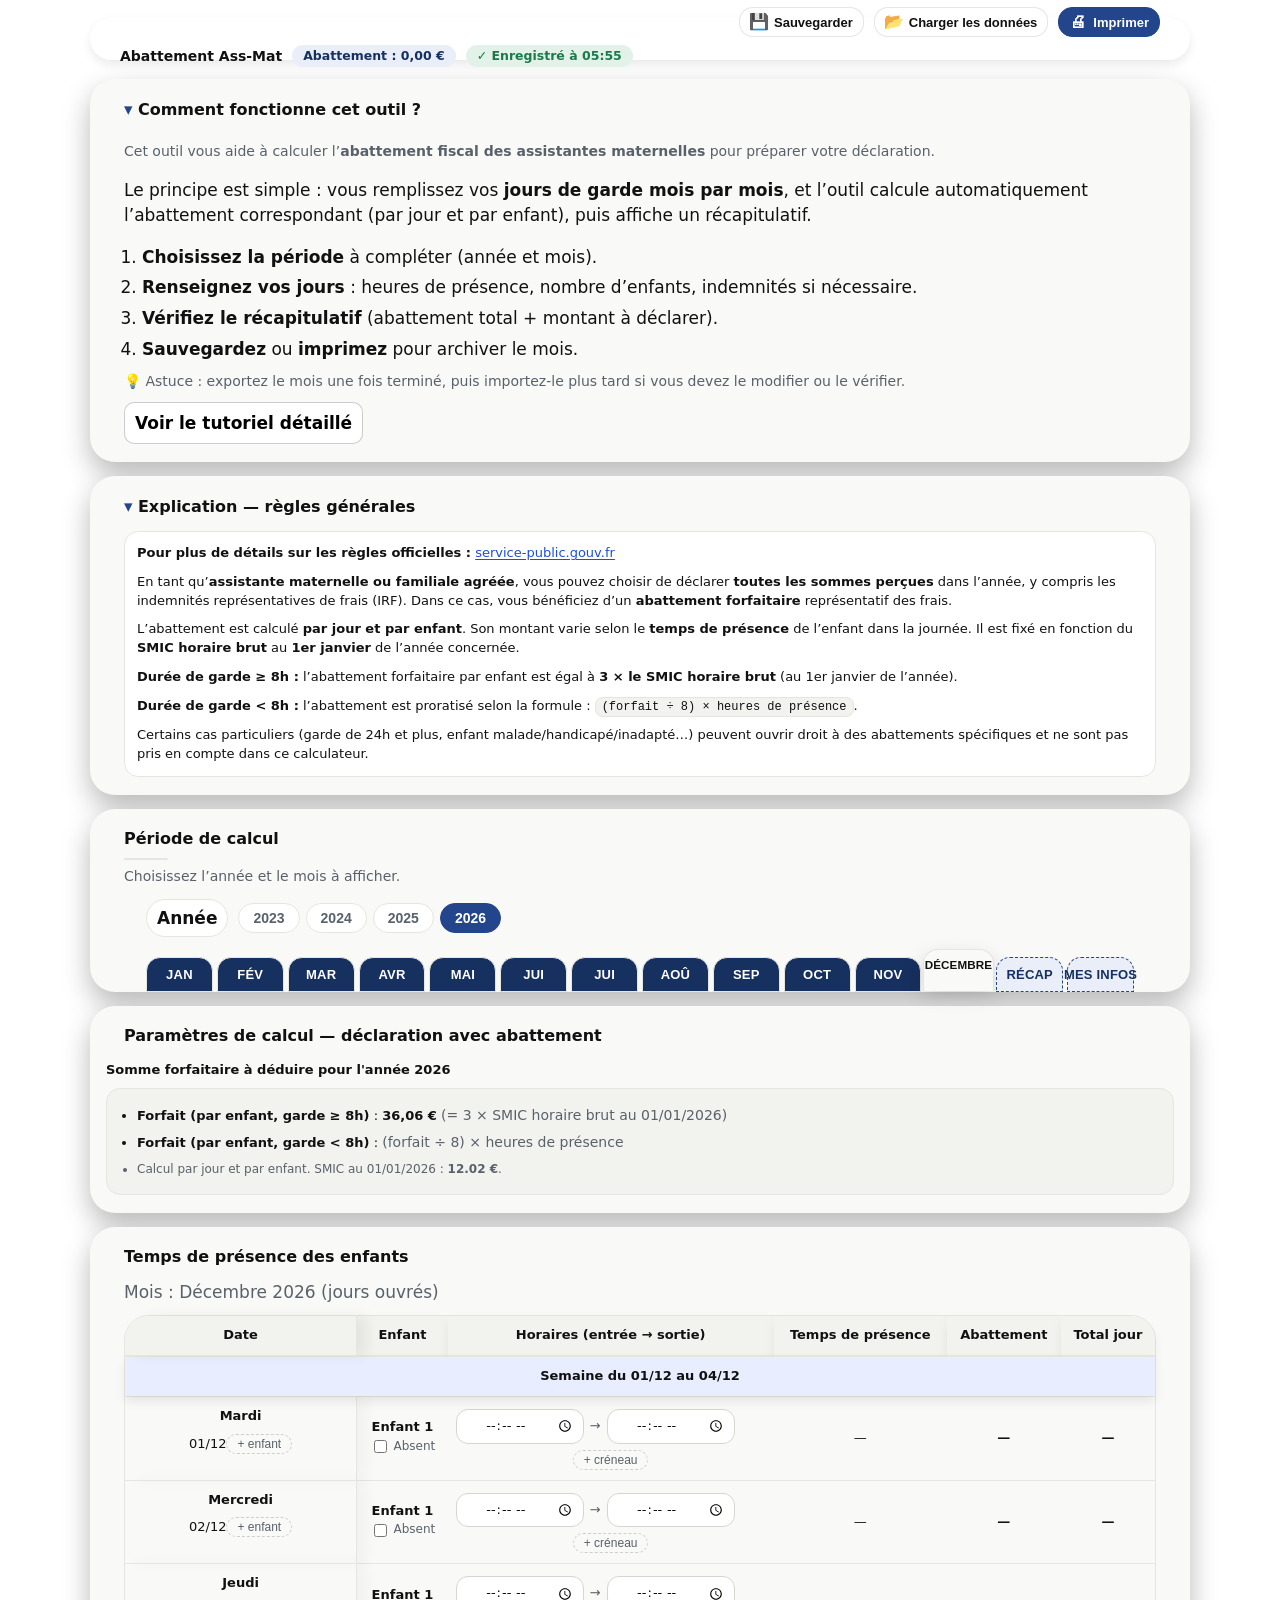
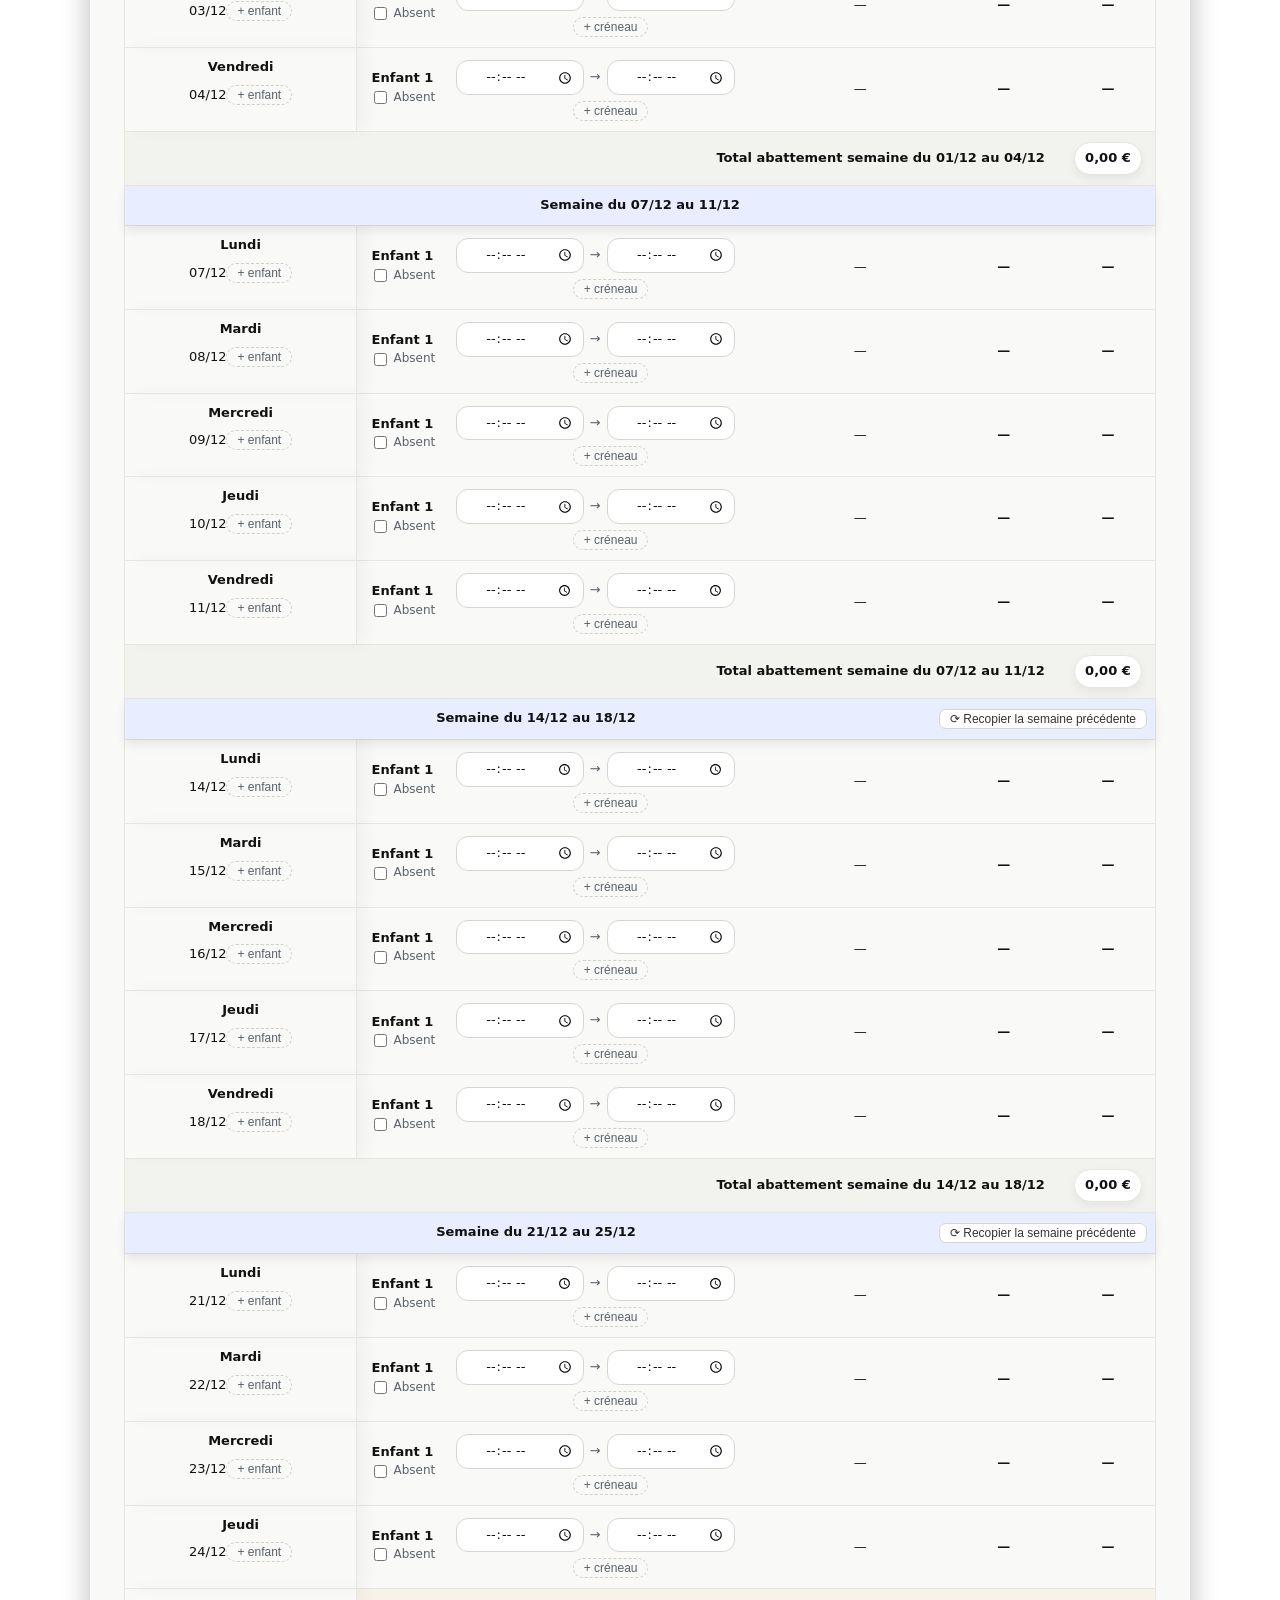
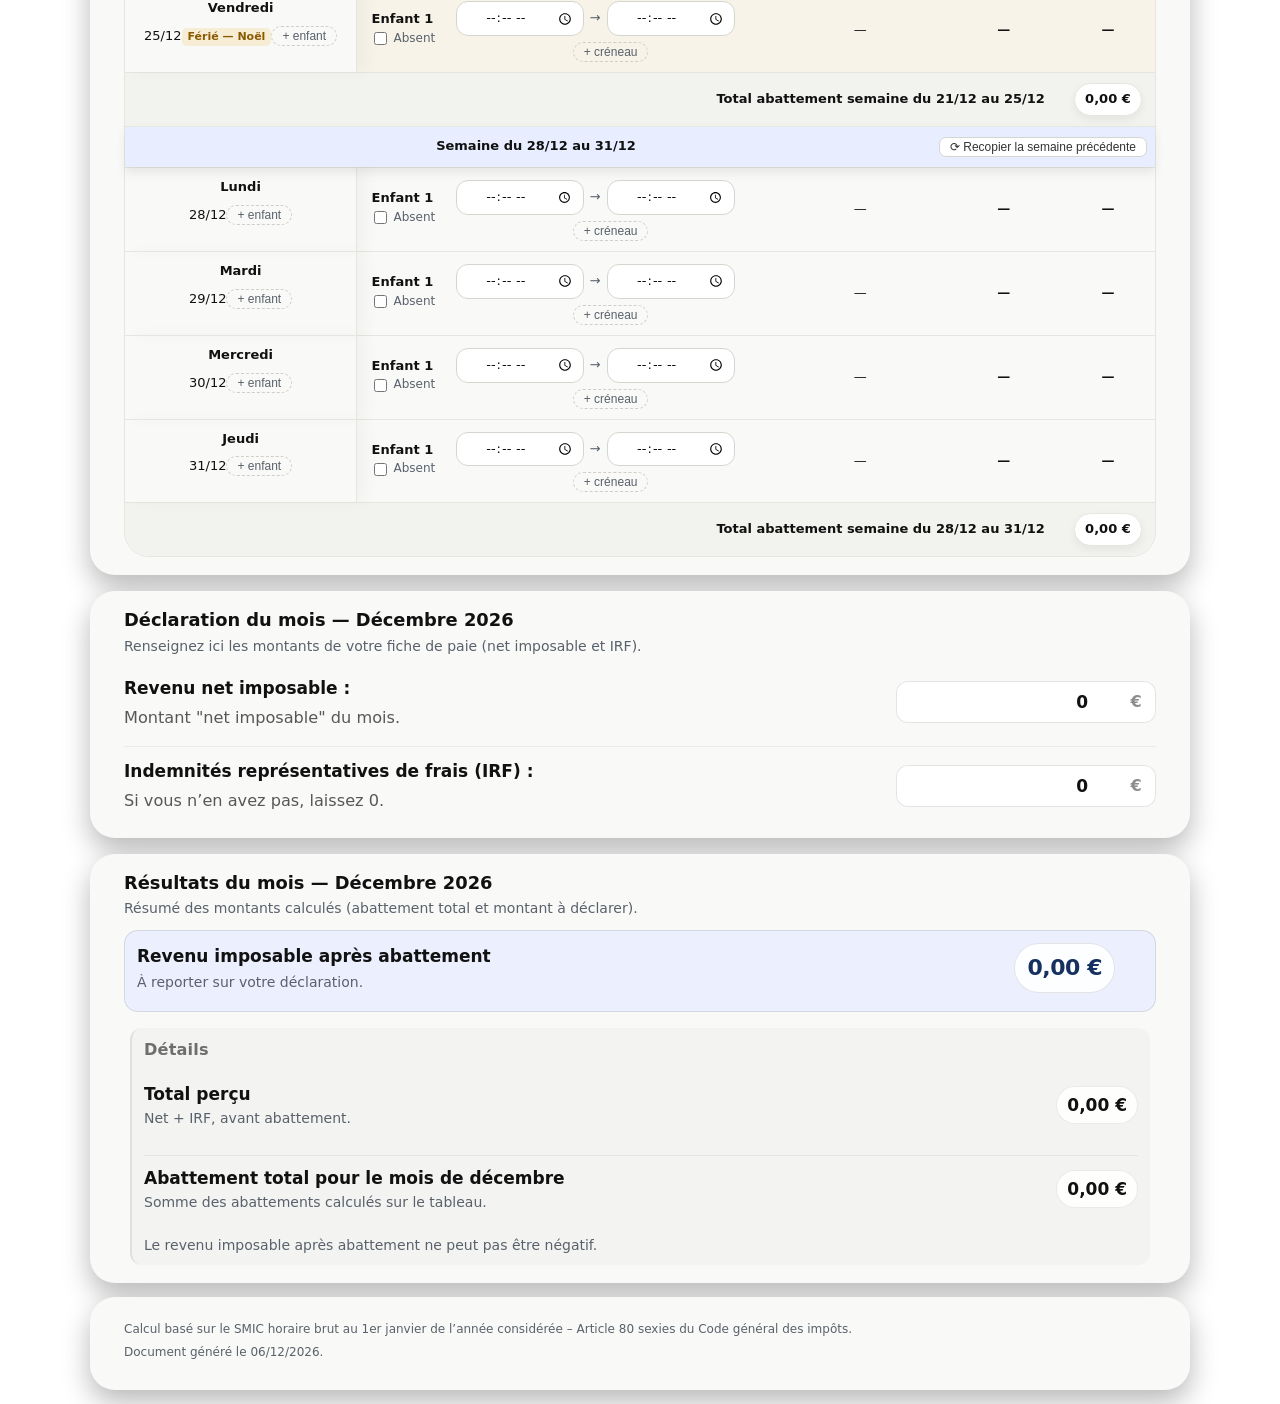
==== commit cd07f907: "feat(profil): Mes informations — identité, prénoms, semaines types, pré-remplissage Nouvel onglet ME" ====
--- a/Calcul abattement.html
+++ b/Calcul abattement.html
@@ -20,6 +20,7 @@
   <link rel="stylesheet" href="app/styles/70-modal.css" />
   <link rel="stylesheet" href="app/styles/75-payslip-inputs.css" />
   <link rel="stylesheet" href="app/styles/80-month-results.css" />
+  <link rel="stylesheet" href="app/styles/82-infos.css" />
   <link rel="stylesheet" href="app/styles/85-year-recap.css" />
 
   <link rel="stylesheet" href="app/styles/90-print.css" />
@@ -260,6 +261,7 @@
 
   <script src="app/lib/compute/year-recap.js"></script>
   <script src="app/lib/compute/month-print.js"></script>
+  <script src="app/lib/compute/prefill.js"></script>
 
   <!-- Renderers (ordre important) -->
   <script src="app/lib/render/index.js"></script>
@@ -271,6 +273,8 @@
   <script src="app/lib/render/payslip-inputs.js"></script>
   <script src="app/lib/render/month-summary.js"></script>
   <script src="app/lib/render/year-recap.js"></script>
+  <script src="app/lib/render/week-template.js"></script>
+  <script src="app/lib/render/infos.js"></script>
   <script src="app/lib/render/print-common.js"></script>
   <script src="app/lib/render/print-month.js"></script>
   <script src="app/lib/render/print-year.js"></script>
--- a/app/styles/20-period.css
+++ b/app/styles/20-period.css
@@ -123,7 +123,7 @@
 
 .month-tabs{
   display: grid;
-  grid-template-columns: repeat(13, minmax(0, 1fr)); /* 12 mois + récap */
+  grid-template-columns: repeat(14, minmax(0, 1fr)); /* 12 mois + récap + infos */
   gap: 4px;                 /* écart plus léger */
   align-items: end;
 
--- a/app/styles/40-table.css
+++ b/app/styles/40-table.css
@@ -328,3 +328,33 @@
   vertical-align: middle;
 }
 .day-total-pill{ font-weight: 700; white-space: nowrap; }
+
+/* --- Bandeau de pré-remplissage (mois vide + semaines types) -------------- */
+
+.prefill-banner{
+  display: flex;
+  align-items: center;
+  justify-content: space-between;
+  gap: 14px;
+  flex-wrap: wrap;
+  border: 1px dashed var(--accent);
+  background: var(--accent-pale);
+  color: var(--accent-dark);
+  border-radius: 12px;
+  padding: 12px 16px;
+  margin-bottom: 14px;
+  font-weight: 600;
+}
+
+.prefill-banner__btn{
+  border: none;
+  background: var(--accent);
+  color: #fff;
+  border-radius: 999px;
+  padding: 8px 16px;
+  font: inherit;
+  font-weight: 700;
+  cursor: pointer;
+}
+
+.prefill-banner__btn:hover{ background: var(--accent-dark); }
--- a/app/styles/82-infos.css
+++ b/app/styles/82-infos.css
@@ -0,0 +1,131 @@
+/* ============================================================================
+   82-infos.css — Vue « Mes informations » (profil, enfants, semaines types)
+   ========================================================================== */
+
+.infos{
+  display: flex;
+  flex-direction: column;
+  gap: 22px;
+  margin-top: 12px;
+}
+
+.infos-block > h3{
+  margin: 0 0 4px;
+  font-size: 1.05rem;
+}
+
+.infos-block > .hint{
+  margin: 0 0 14px;
+}
+
+/* Champ identité : libellé à gauche, champ à droite */
+.infos-row{
+  display: flex;
+  justify-content: space-between;
+  align-items: center;
+  gap: 16px;
+  padding: 10px 0;
+  border-bottom: 1px solid var(--border);
+}
+
+.infos-row label{ font-weight: 600; }
+.infos-row label .hint{
+  display: block;
+  margin: 2px 0 0;
+  font-weight: 400;
+}
+
+.infos-input{
+  font: inherit;
+  padding: 8px 12px;
+  border: 1px solid #d6d6d0;
+  border-radius: 10px;
+  background: #fff;
+  color: #111;
+  min-width: 240px;
+}
+
+/* --- Bloc enfant ---------------------------------------------------------- */
+
+.infos-child{
+  border: 1px solid var(--border);
+  border-radius: 14px;
+  padding: 14px 16px;
+  margin-bottom: 14px;
+  background: #fff;
+}
+
+.infos-child.is-inactive{
+  background: var(--card-2);
+  opacity: .75;
+}
+
+.infos-child__head{
+  display: flex;
+  justify-content: space-between;
+  align-items: center;
+  gap: 12px;
+}
+
+.infos-child__name{
+  font-weight: 700;
+  min-width: 200px;
+}
+
+.infos-toggle{
+  border: 1px solid var(--border);
+  background: none;
+  color: var(--muted);
+  border-radius: 999px;
+  padding: 6px 14px;
+  font-size: 13px;
+  font-weight: 600;
+  cursor: pointer;
+}
+
+.infos-toggle:hover{
+  border-color: var(--accent);
+  color: var(--accent-dark);
+}
+
+/* --- Semaine type ---------------------------------------------------------- */
+
+.week-template{ margin-top: 14px; }
+
+.week-template__title{
+  font-size: .8rem;
+  font-weight: 700;
+  letter-spacing: .06em;
+  text-transform: uppercase;
+  color: var(--muted);
+  margin-bottom: 8px;
+}
+
+.week-template__grid{
+  display: grid;
+  grid-template-columns: repeat(5, minmax(0, 1fr));
+  gap: 10px;
+}
+
+.week-template__day{
+  display: flex;
+  flex-direction: column;
+  gap: 5px;
+}
+
+.week-template__day-label{
+  font-size: .82rem;
+  font-weight: 600;
+  color: var(--muted);
+}
+
+.week-template__day input[type="time"]{
+  min-width: 0;
+  width: 100%;
+}
+
+@media (max-width: 760px){
+  .week-template__grid{ grid-template-columns: repeat(2, minmax(0, 1fr)); }
+  .infos-row{ flex-direction: column; align-items: stretch; }
+  .infos-input{ min-width: 0; width: 100%; }
+}
--- a/app/styles/85-year-recap.css
+++ b/app/styles/85-year-recap.css
@@ -199,3 +199,73 @@
     max-width: 34px;
   }
 }
+
+/* --- Encart « Case 1AJ » --------------------------------------------------- */
+
+.year-declare{
+  display: flex;
+  align-items: center;
+  gap: 18px;
+  border-left: 5px solid var(--accent);
+  background: var(--accent-pale);
+  border-radius: 0 12px 12px 0;
+  padding: 16px 20px;
+  margin-bottom: 18px;
+}
+
+.year-declare__case{
+  flex: 0 0 auto;
+  font-weight: 800;
+  color: var(--accent-dark);
+  border: 2px solid var(--accent-dark);
+  border-radius: 8px;
+  padding: 10px 14px;
+  white-space: nowrap;
+  background: #fff;
+}
+
+.year-declare__text{ margin: 0; max-width: 62ch; }
+.year-declare__amount{ font-size: 1.25rem; color: var(--accent-dark); }
+
+@media (max-width: 700px){
+  .year-declare{ flex-direction: column; align-items: flex-start; }
+}
+
+/* --- Comparaison des régimes ----------------------------------------------- */
+
+.year-compare__grid{
+  display: grid;
+  grid-template-columns: 1fr 1fr;
+  gap: 14px;
+  margin-top: 12px;
+}
+
+@media (max-width: 700px){
+  .year-compare__grid{ grid-template-columns: 1fr; }
+}
+
+.regime{
+  border: 1px solid var(--border);
+  border-radius: 12px;
+  padding: 14px 16px;
+}
+
+.regime--win{
+  border: 2px solid var(--ok);
+  background: var(--ok-pale);
+}
+
+.regime__win-tag{
+  color: var(--ok);
+  font-weight: 800;
+  font-size: .74rem;
+  text-transform: uppercase;
+  letter-spacing: .06em;
+}
+
+.regime__name{ font-weight: 700; margin-top: 2px; }
+.regime__value{
+  font-size: 1.5rem;
+  font-weight: 800;
+  font-variant-numeric: tabular-nums;
+}
